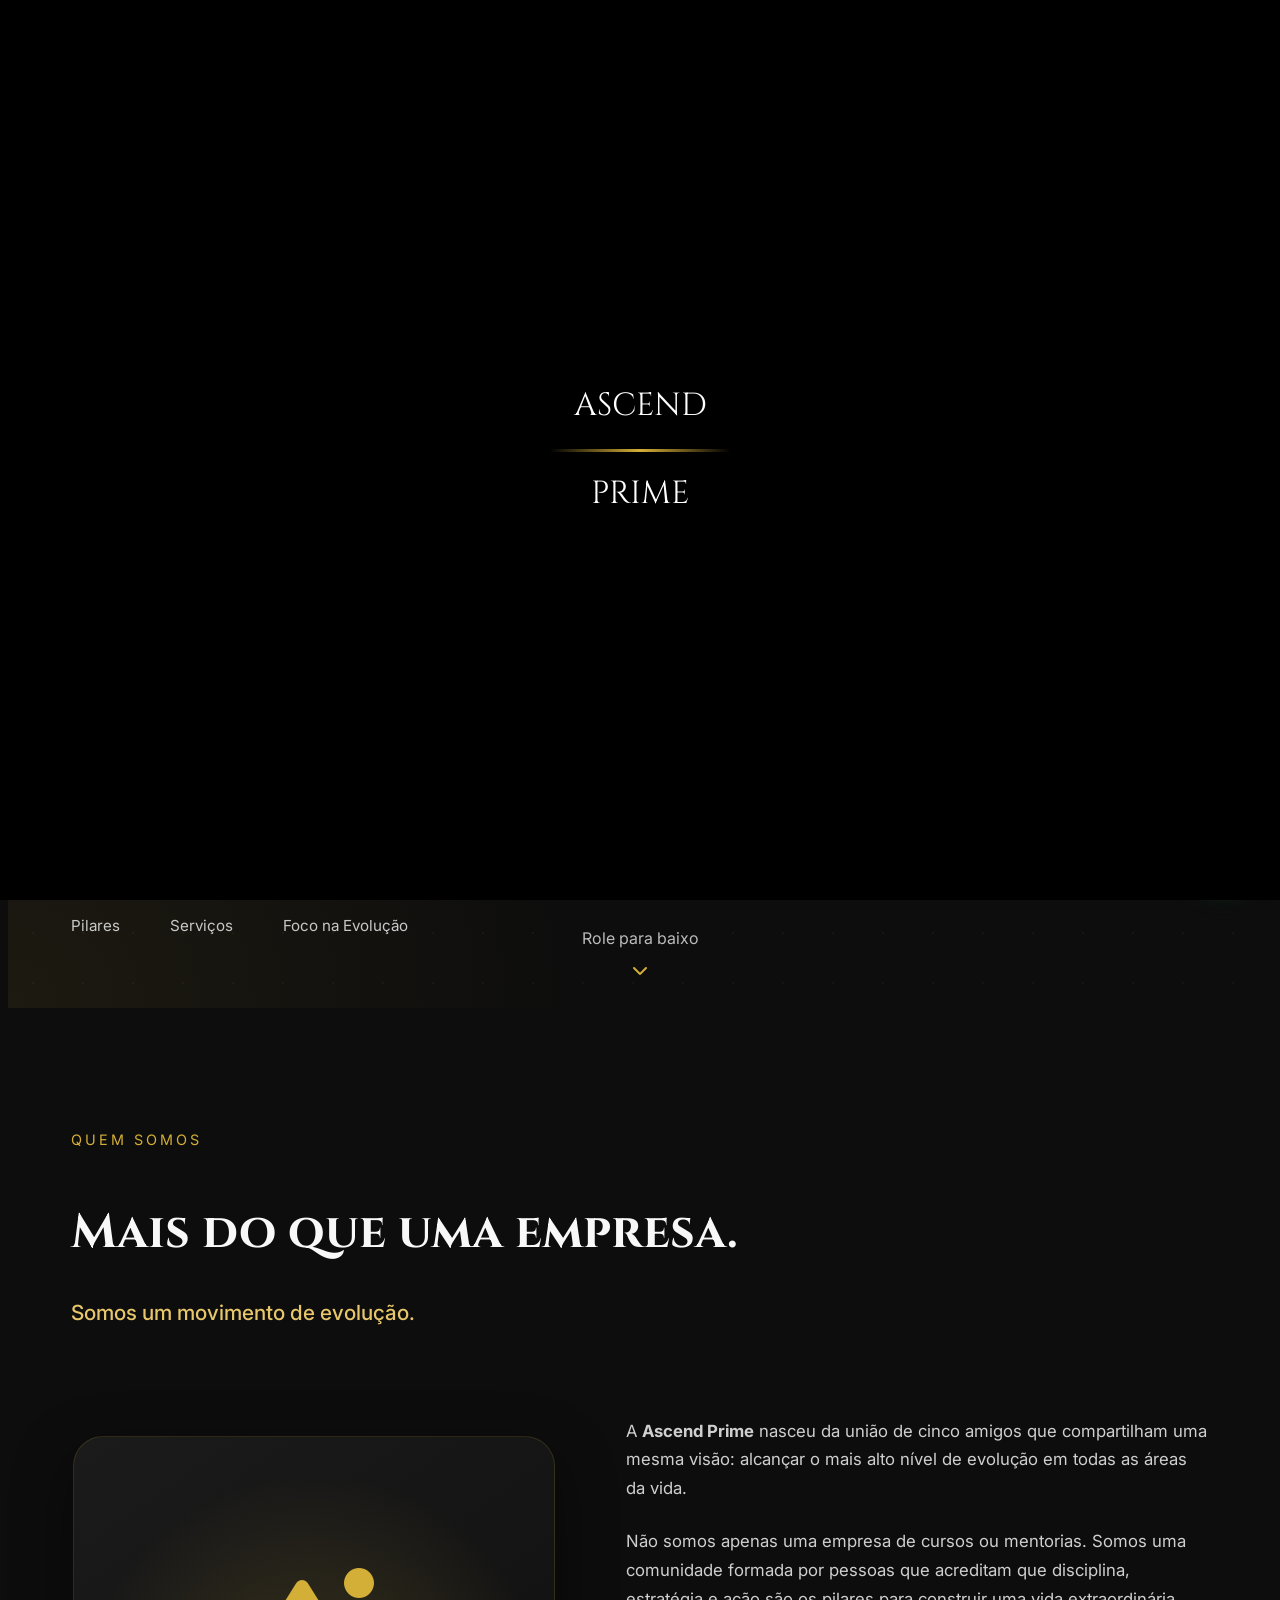
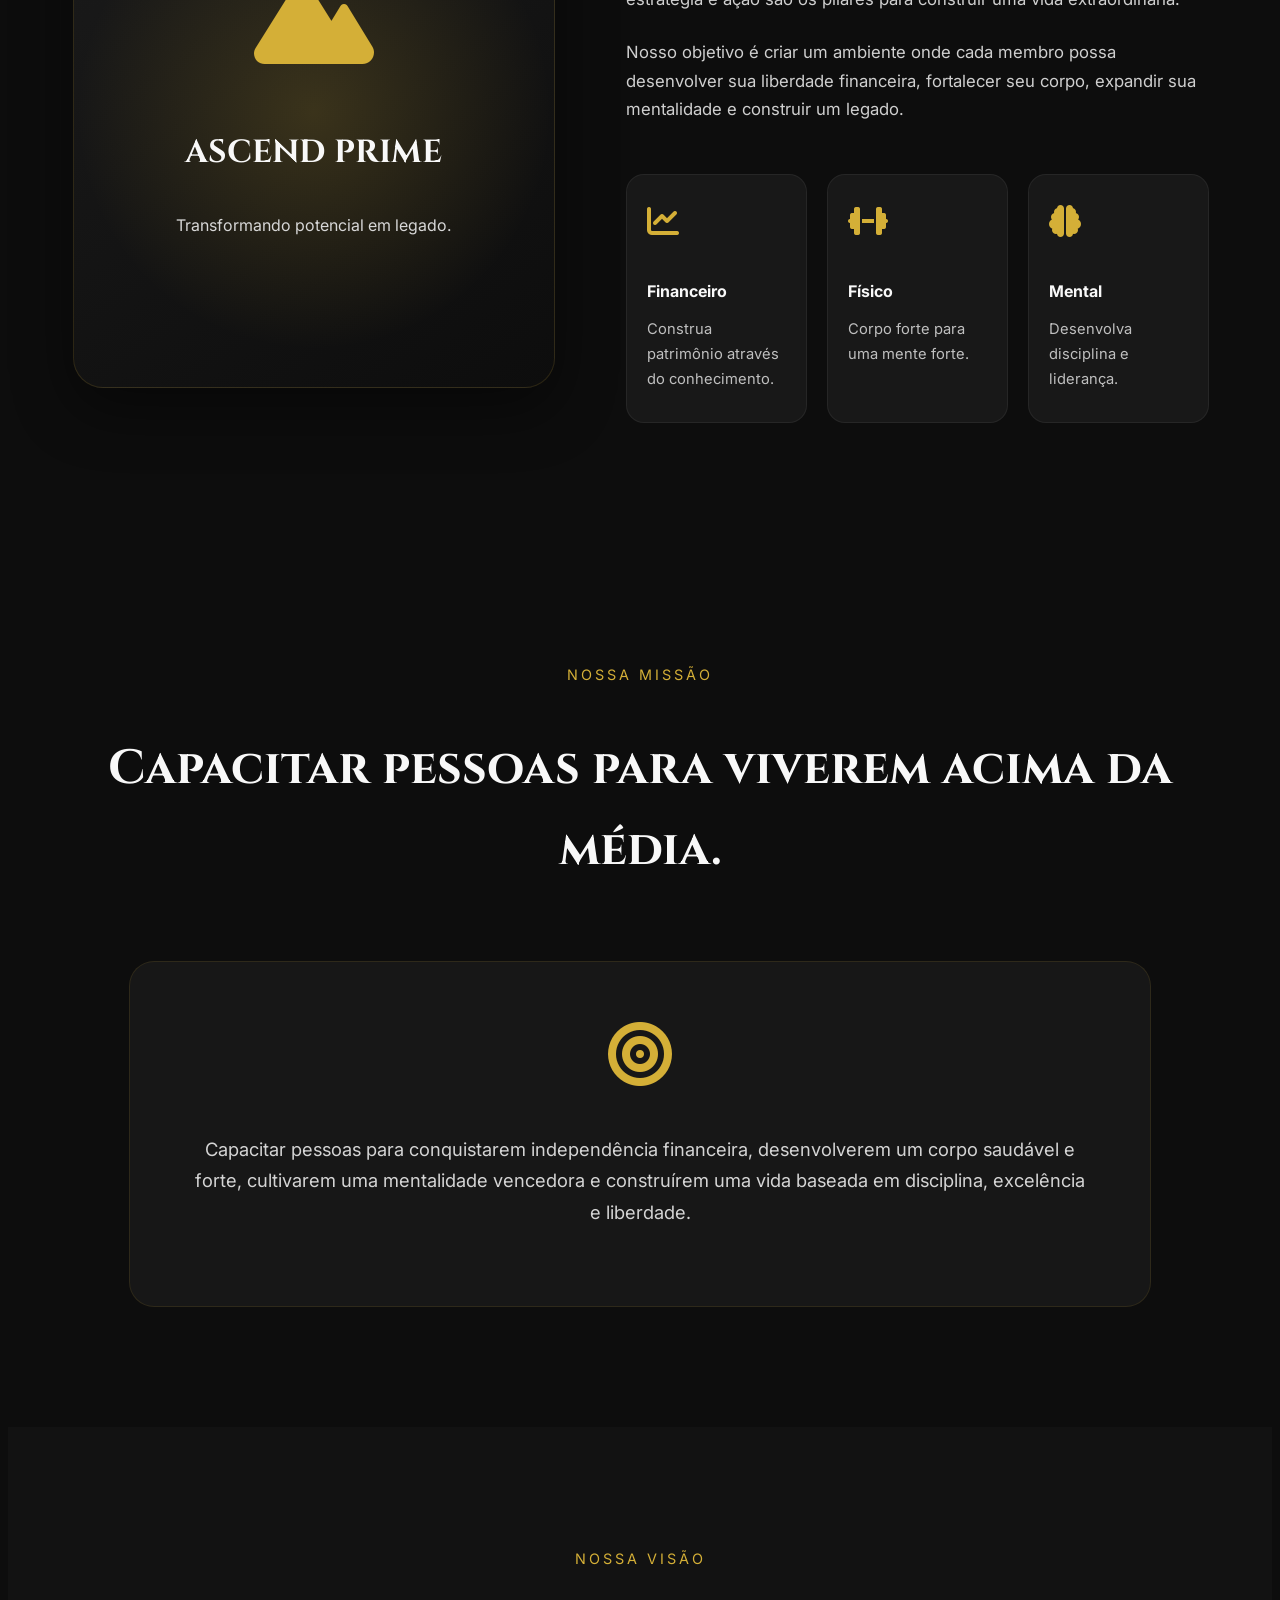
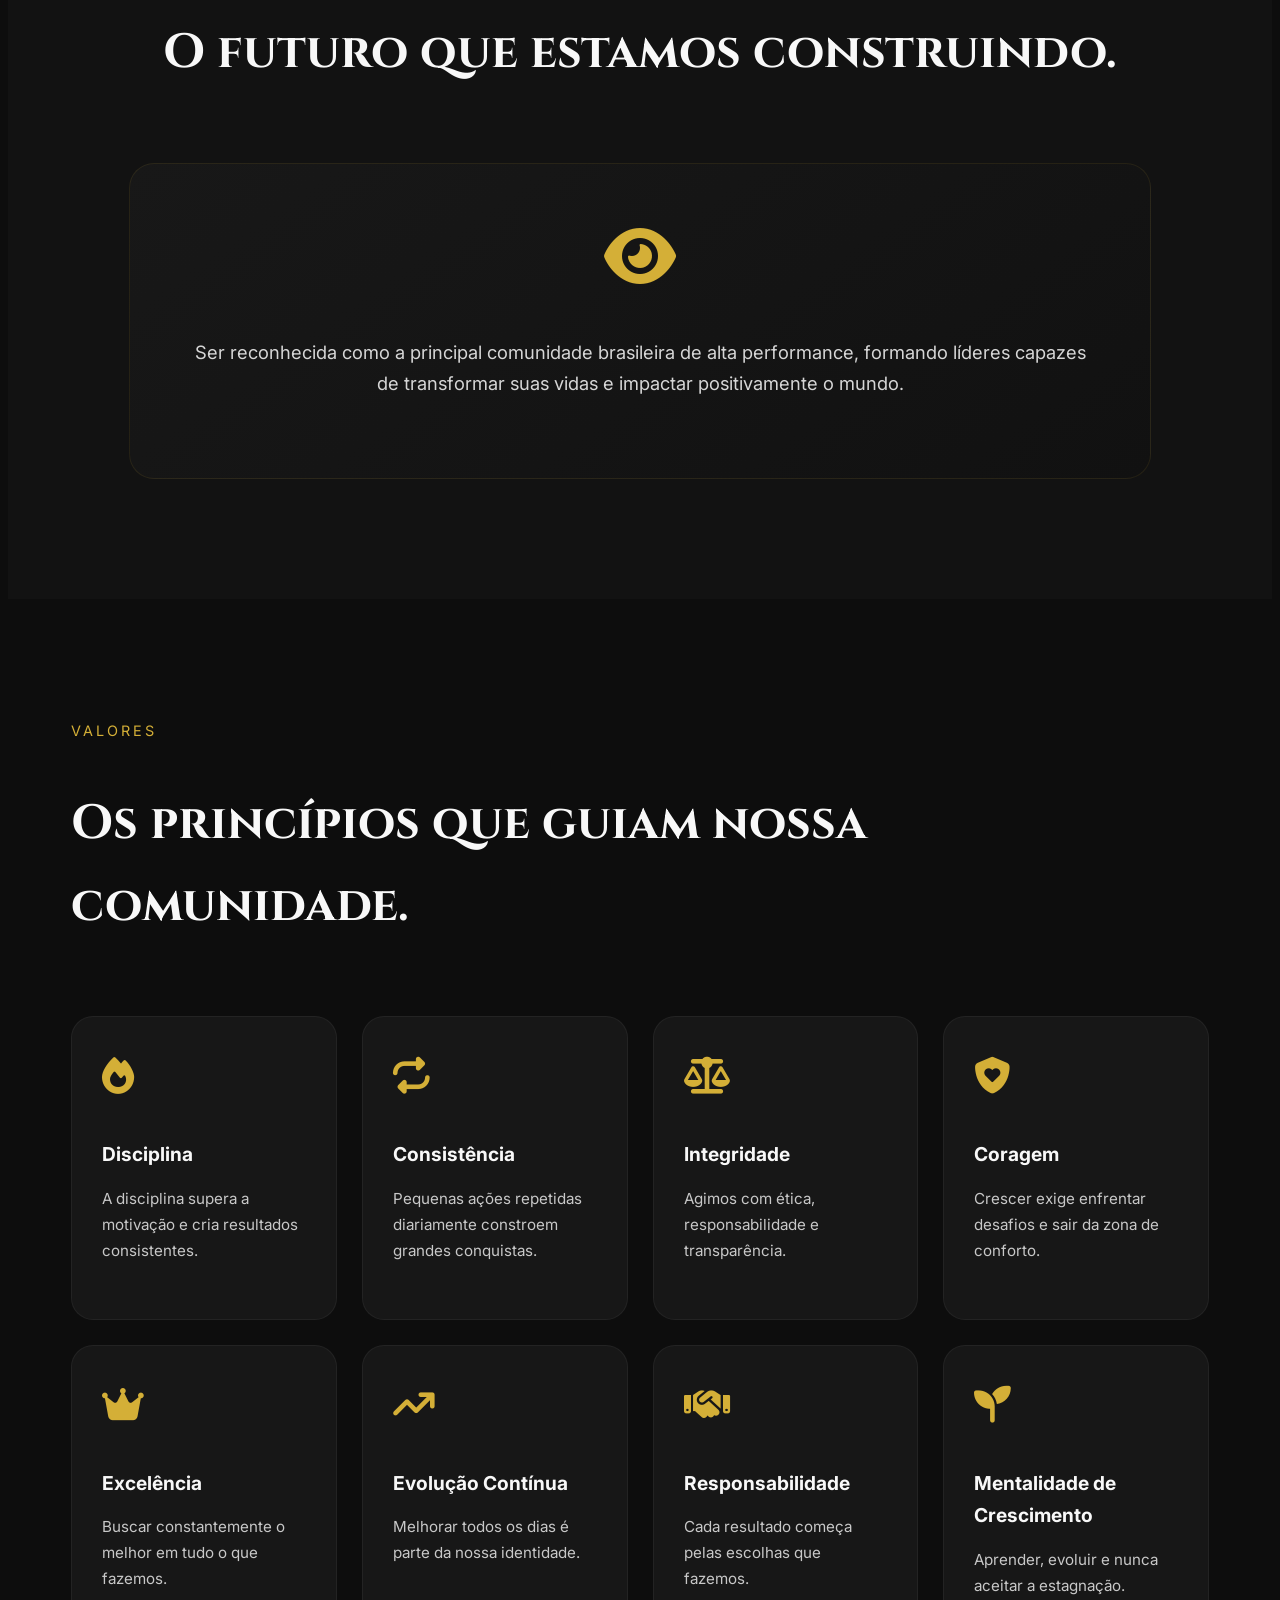
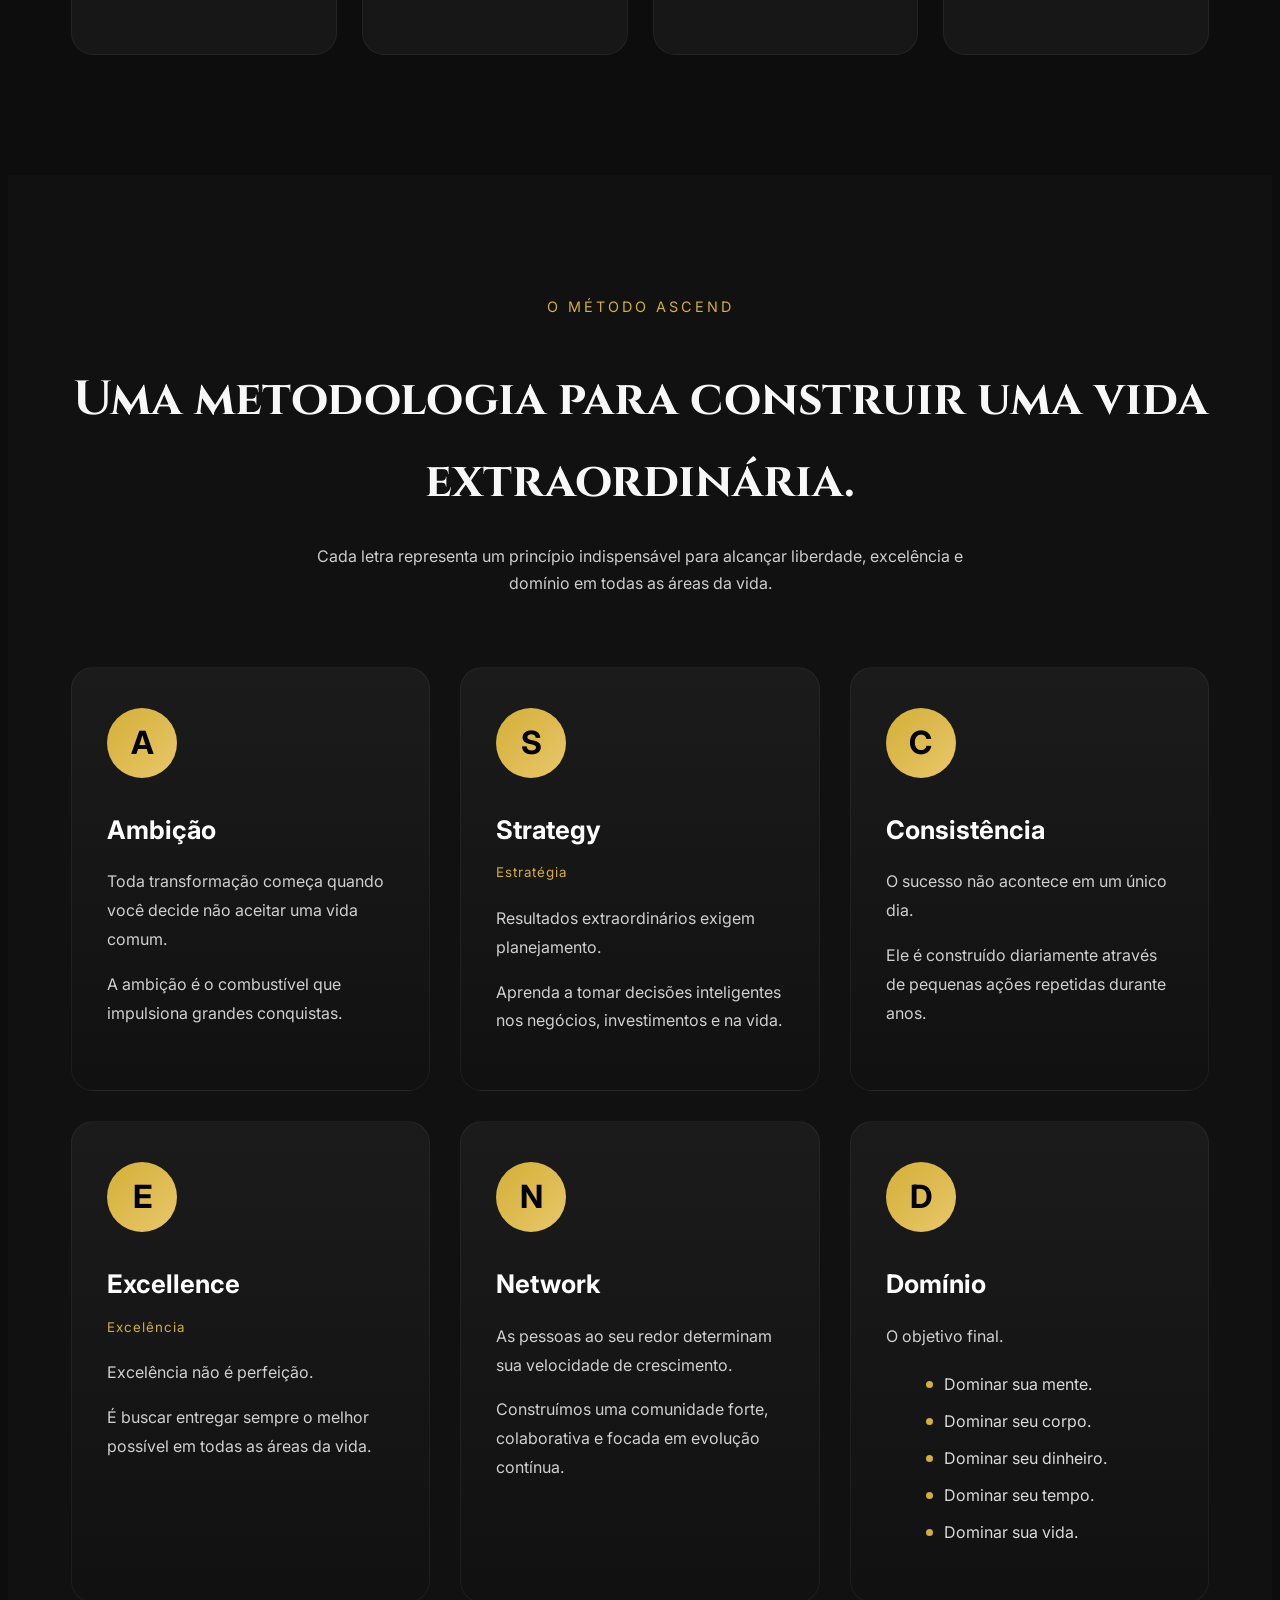
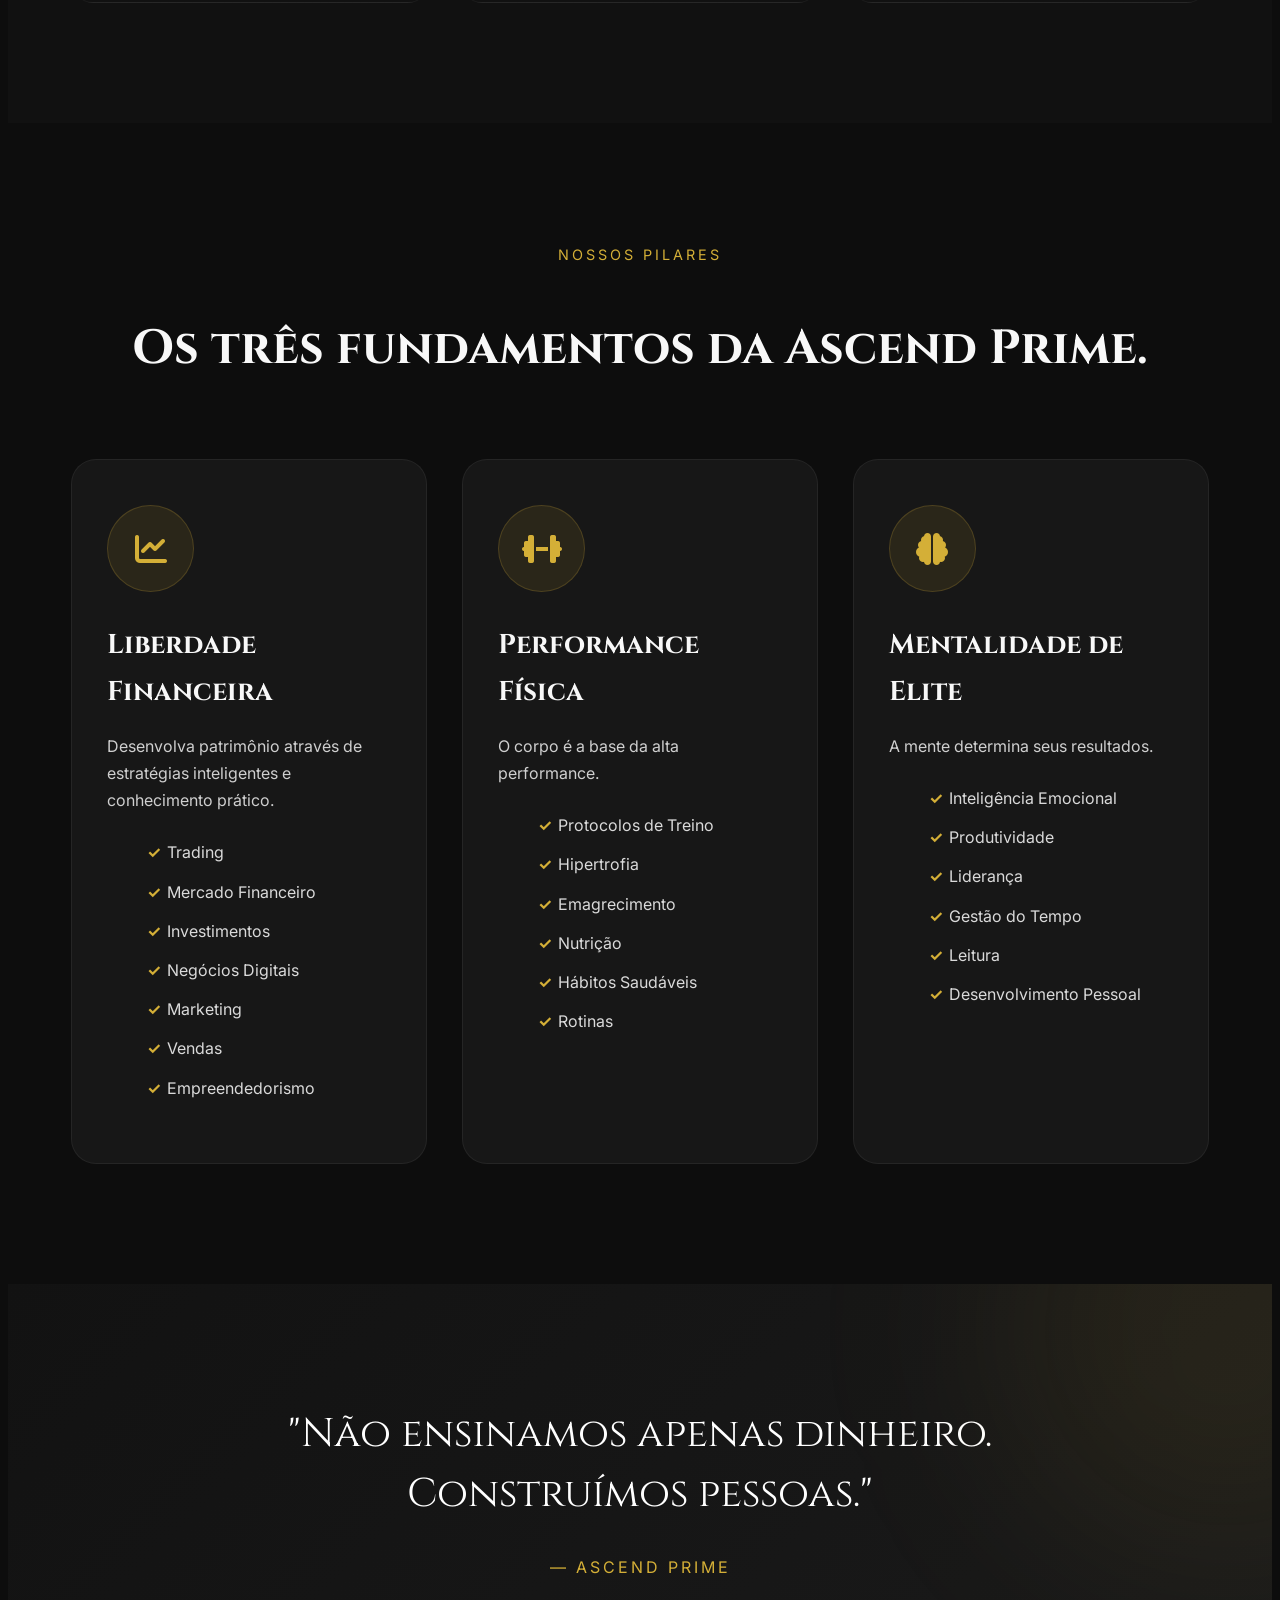
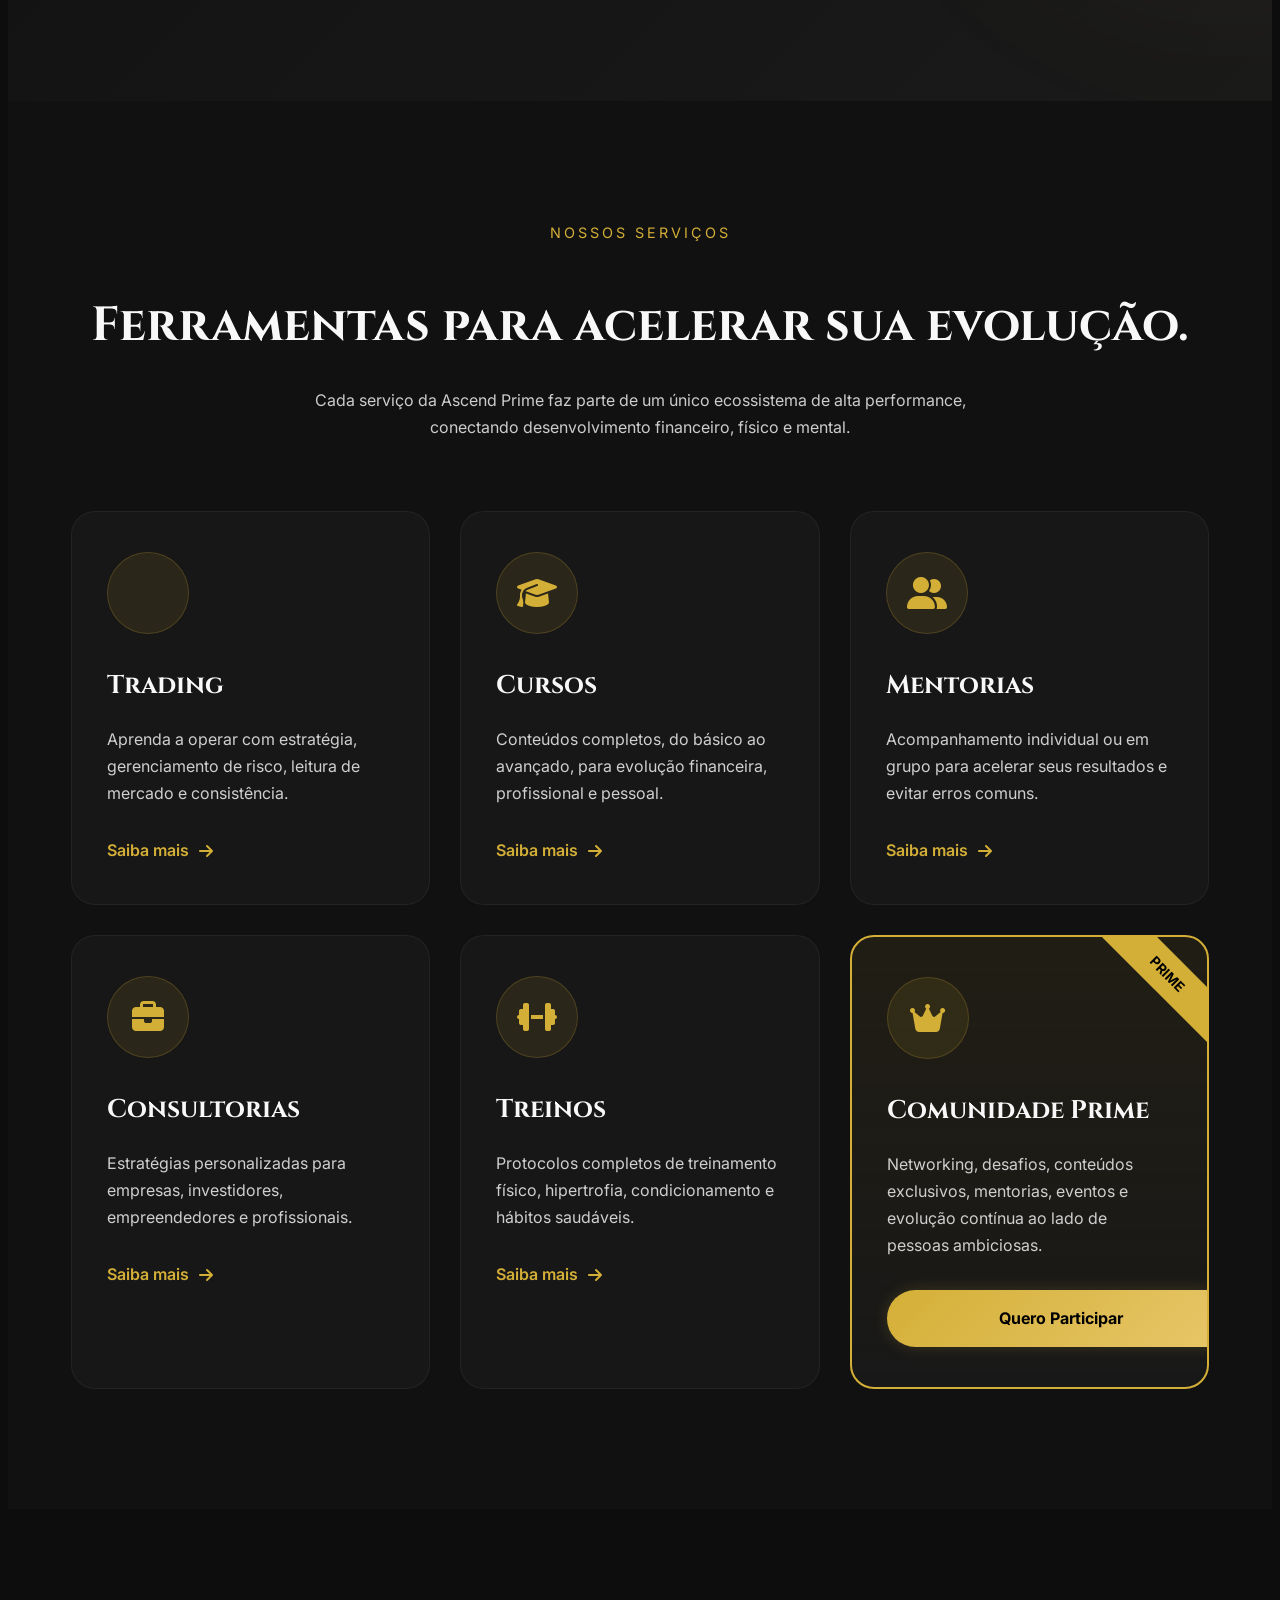
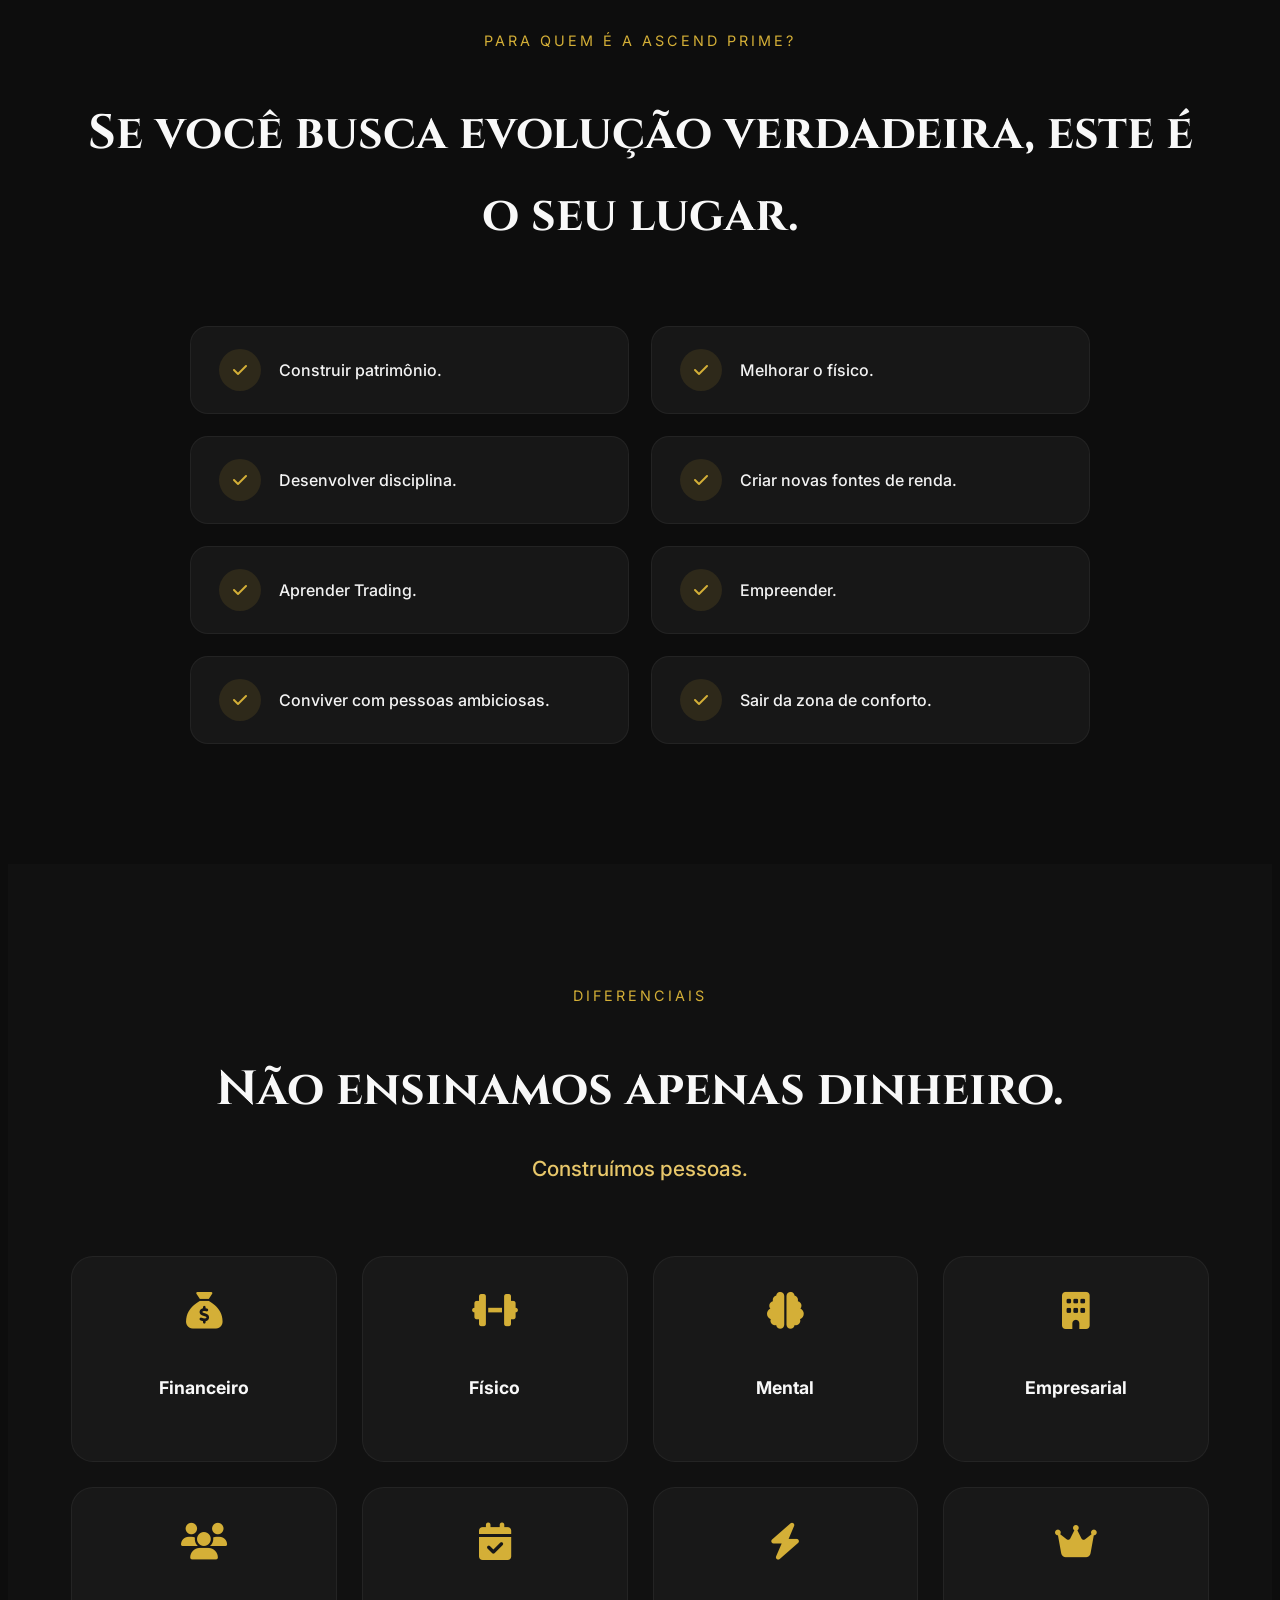
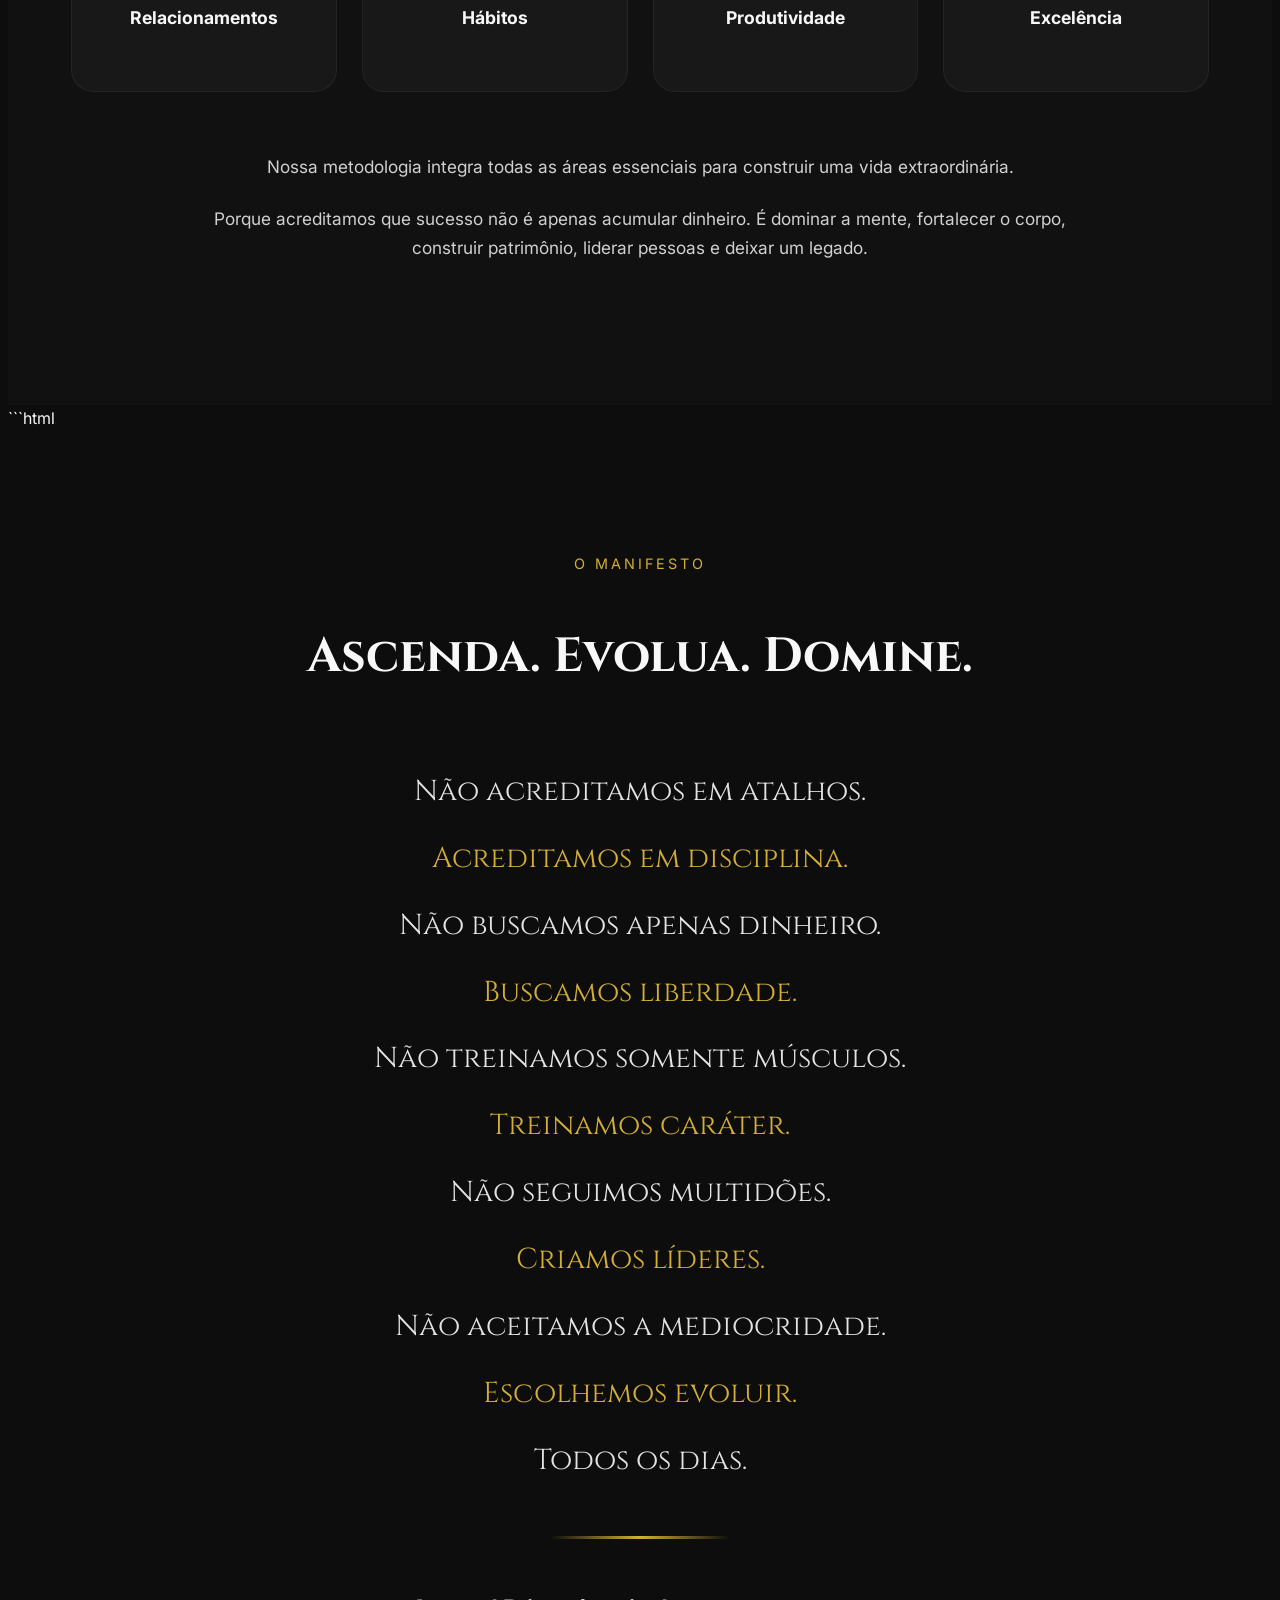
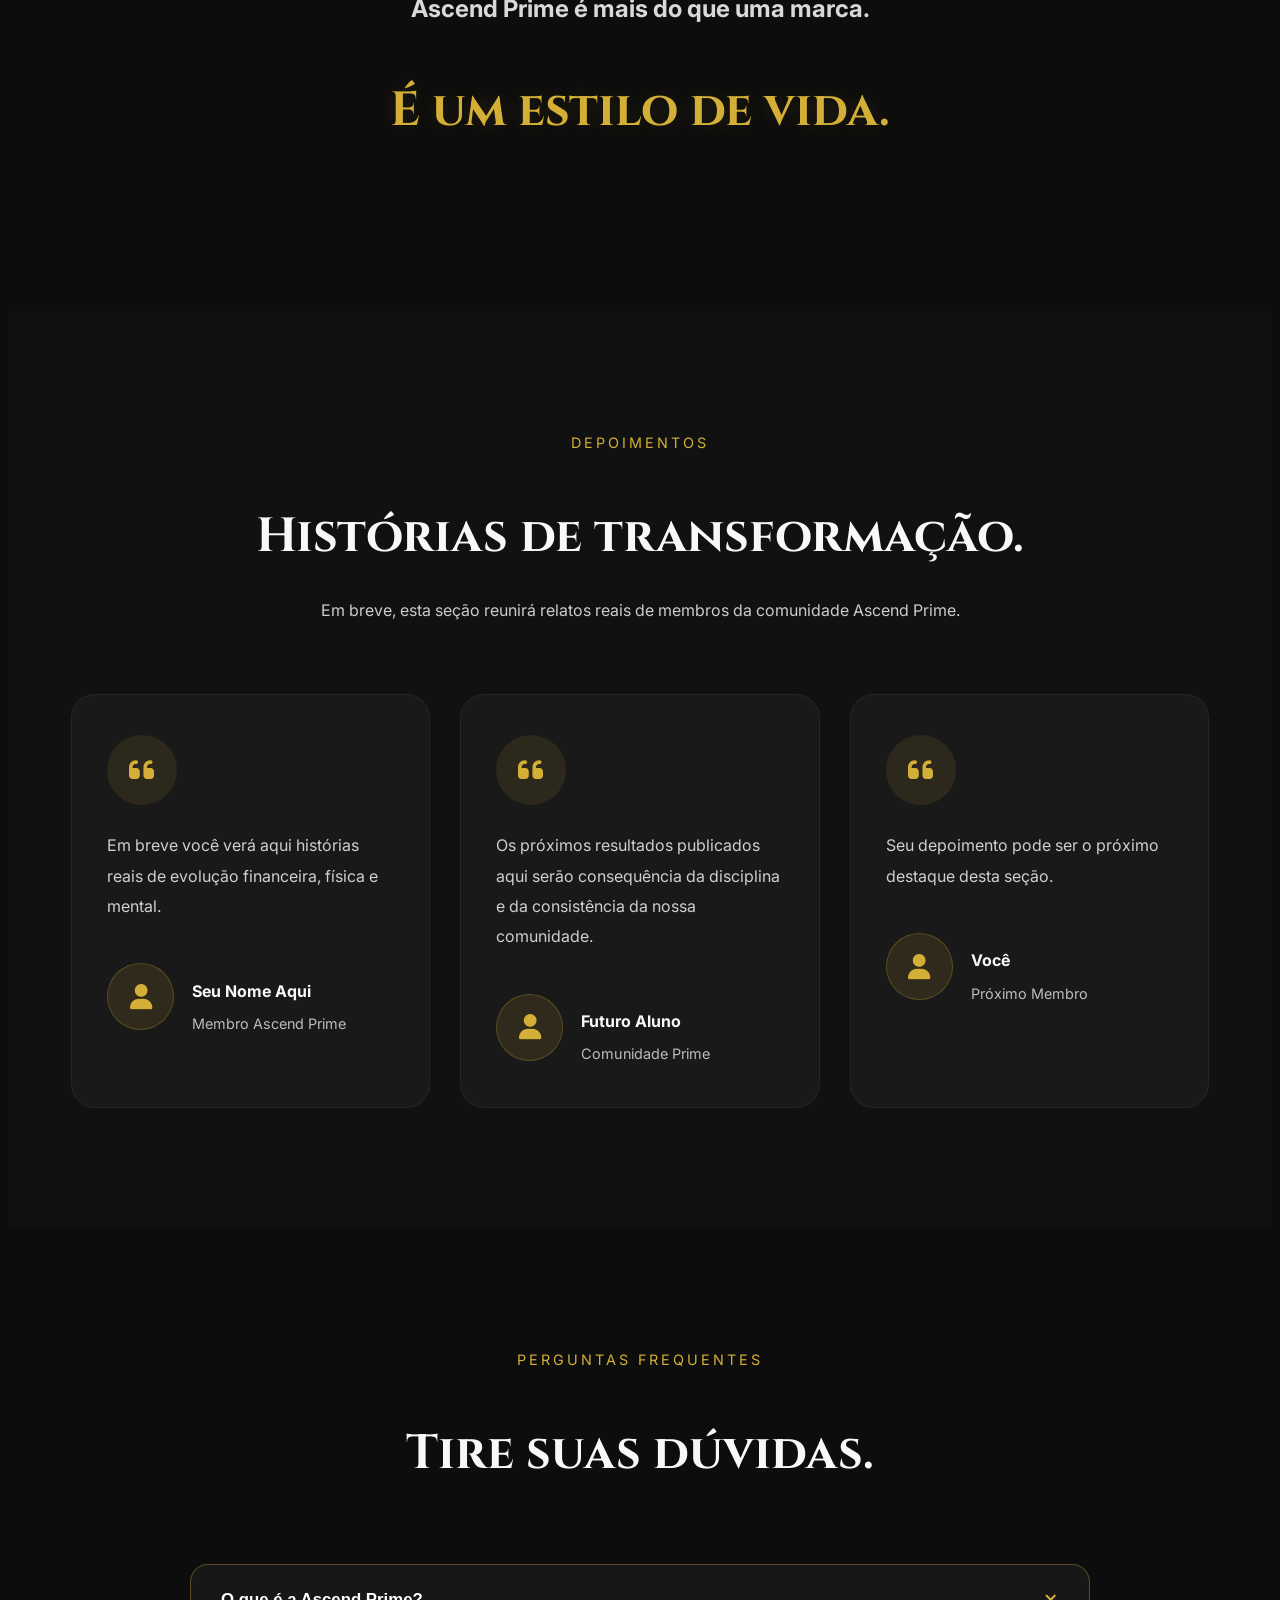
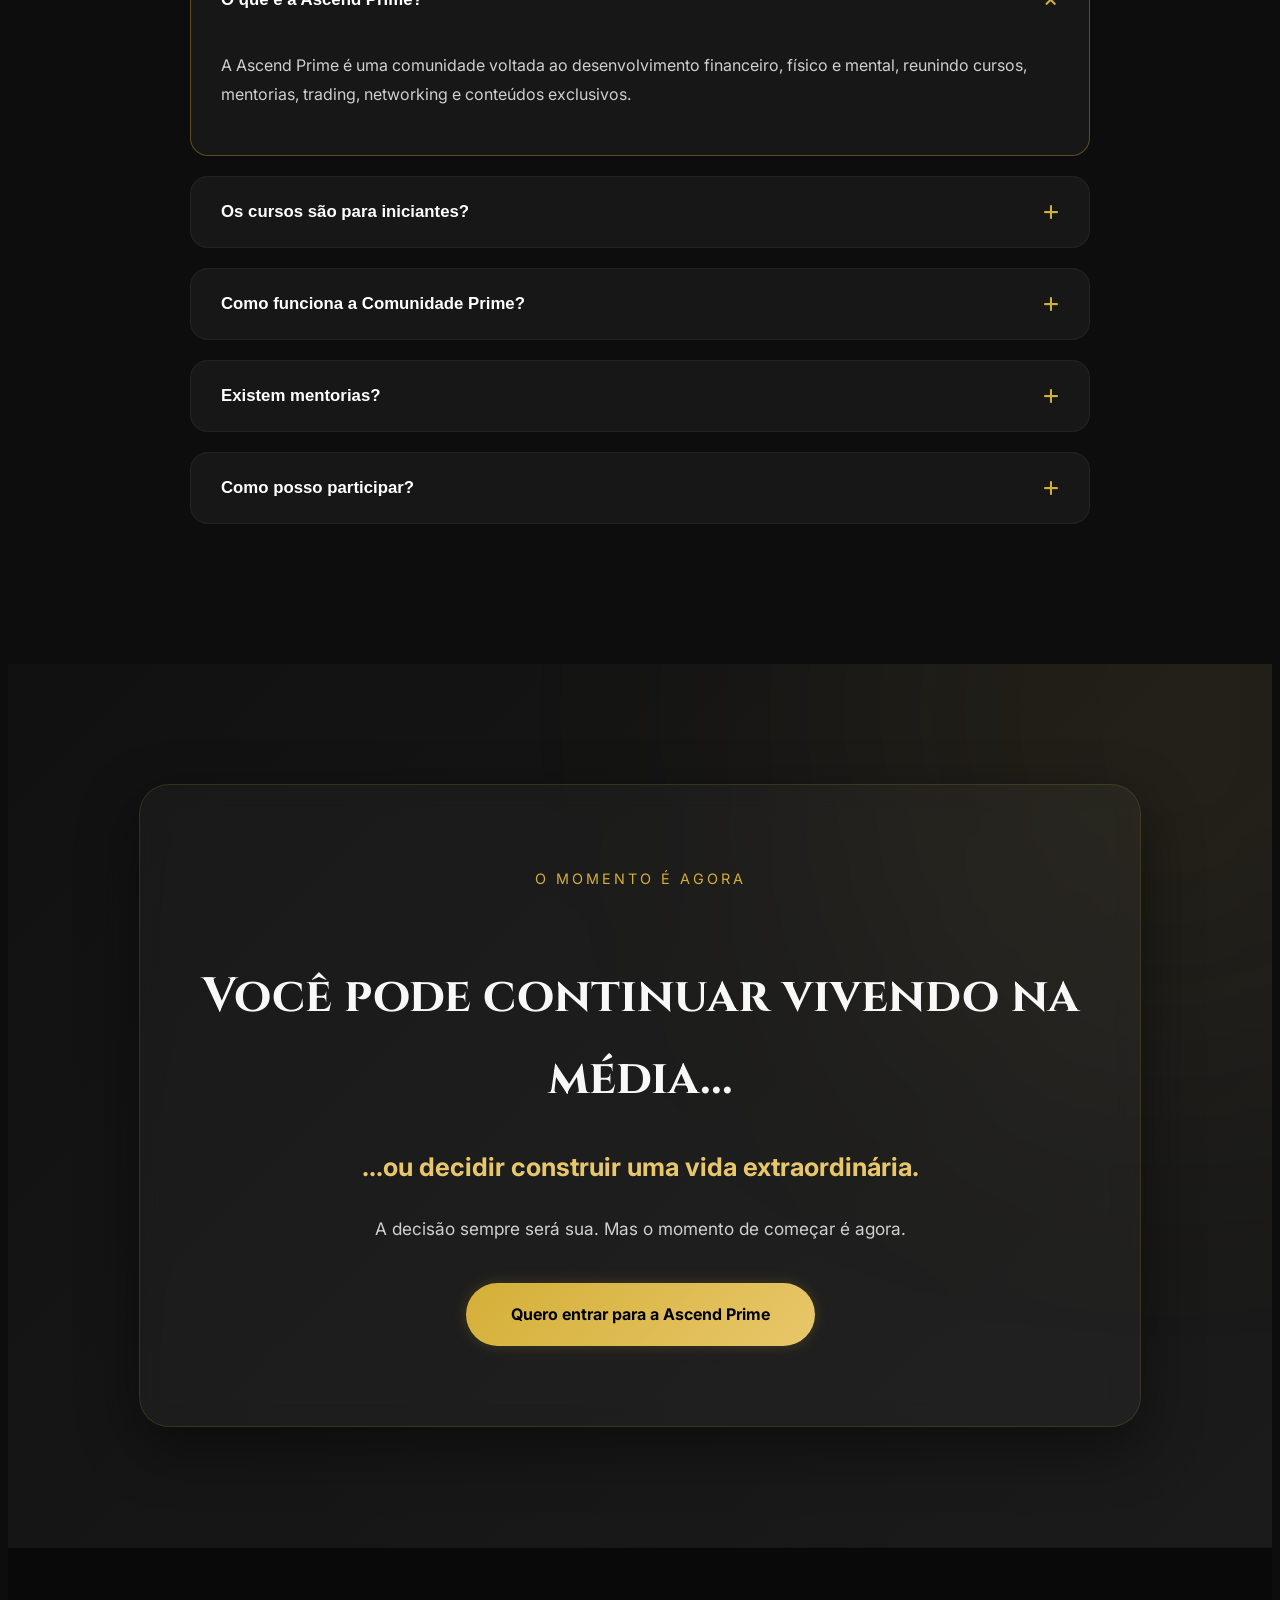
==== index.html @ 6fb13ce2 "initial commit" ====
<!DOCTYPE html>
<html lang="pt-BR">

<head>
    <meta charset="UTF-8" />
    <meta name="viewport" content="width=device-width, initial-scale=1.0" />

    <title>ASCEND PRIME | Ascenda. Evolua. Domine.</title>

    <meta name="description"
        content="Ascend Prime é um ecossistema de alta performance focado em liberdade financeira, trading, desenvolvimento físico e mentalidade de elite.">

    <meta name="keywords"
        content="Trading, Alta Performance, Desenvolvimento Pessoal, Mentoria, Cursos, Mercado Financeiro, Investimentos">

    <meta name="author" content="Ascend Prime">

    <!-- Google Fonts -->

    <link rel="preconnect" href="https://fonts.googleapis.com">

    <link rel="preconnect" href="https://fonts.gstatic.com" crossorigin>

    <link href="https://fonts.googleapis.com/css2?family=Cinzel:wght@400;600;700&family=Inter:wght@300;400;500;600;700&display=swap"
        rel="stylesheet">

    <!-- Font Awesome -->

    <link rel="stylesheet"
        href="https://cdnjs.cloudflare.com/ajax/libs/font-awesome/6.7.1/css/all.min.css">

    <!-- CSS -->

    <link rel="stylesheet" href="css/style.css">

    <link rel="stylesheet" href="css/responsive.css">

    <link rel="stylesheet" href="css/animations.css">

</head>

<body>

    <!--=====================================
                PRELOADER
======================================-->

    <div id="preloader">

        <div class="loader-logo">

            <span>ASCEND</span>

            <div class="gold-line"></div>

            <span>PRIME</span>

        </div>

    </div>

    <!--=====================================
                HEADER
======================================-->

    <header id="header">

        <div class="container">

            <a href="#" class="logo">

                <span class="gold">ASCEND</span>

                PRIME

            </a>

            <nav>

                <ul class="nav-links">

                    <li><a href="#home">Início</a></li>

                    <li><a href="#about">Sobre</a></li>

                    <li><a href="#method">Método</a></li>

                    <li><a href="#pillars">Pilares</a></li>

                    <li><a href="#services">Serviços</a></li>

                    <li><a href="#contact">Contato</a></li>

                </ul>

            </nav>

            <a href="#" class="btn-header">

                Entrar

            </a>

            <div class="menu-toggle">

                <i class="fa-solid fa-bars"></i>

            </div>

        </div>

    </header>

    <!--=====================================
                HERO
======================================-->

    <section class="hero" id="home">

        <div class="hero-bg"></div>

        <div class="particles"></div>

        <div class="container hero-container">

            <div class="hero-left">

                <span class="hero-tag">

                    Alta Performance • Liberdade Financeira • Evolução Física

                </span>

                <h1>

                    ASCEND PRIME

                </h1>

                <h2>

                    Ascenda. Evolua. Domine.

                </h2>

                <p>

                    A comunidade criada para pessoas que recusam viver na média.

                    Aqui você desenvolve riqueza, disciplina, força física e uma

                    mentalidade capaz de construir resultados extraordinários.

                </p>

                <div class="hero-buttons">

                    <a href="#services" class="btn-primary">

                        Quero Fazer Parte

                    </a>

                    <a href="#about" class="btn-secondary">

                        Conheça a Ascend Prime

                    </a>

                </div>

                <div class="hero-stats">

                    <div class="stat">

                        <h3>3</h3>

                        <span>Pilares</span>

                    </div>

                    <div class="stat">

                        <h3>6+</h3>

                        <span>Serviços</span>

                    </div>

                    <div class="stat">

                        <h3>100%</h3>

                        <span>Foco na Evolução</span>

                    </div>

                </div>

            </div>

            <div class="hero-right">

                <div class="hero-card">

                    <div class="card-glow"></div>

                    <h3>

                        O PRIME COMEÇA AQUI

                    </h3>

                    <p>

                        Um ecossistema completo para dominar

                        dinheiro.

                        Corpo.

                        Mente.

                        Negócios.

                    </p>

                    <ul>

                        <li>

                            <i class="fa-solid fa-check"></i>

                            Trading

                        </li>

                        <li>

                            <i class="fa-solid fa-check"></i>

                            Mercado Financeiro

                        </li>

                        <li>

                            <i class="fa-solid fa-check"></i>

                            Mentorias

                        </li>

                        <li>

                            <i class="fa-solid fa-check"></i>

                            Cursos

                        </li>

                        <li>

                            <i class="fa-solid fa-check"></i>

                            Performance Física

                        </li>

                        <li>

                            <i class="fa-solid fa-check"></i>

                            Mentalidade

                        </li>

                    </ul>

                    <a href="#" class="btn-primary full">

                        Entrar Agora

                    </a>

                </div>

            </div>

        </div>

        <div class="scroll-down">

            <span>Role para baixo</span>

            <i class="fa-solid fa-chevron-down"></i>

        </div>

    </section>

    <!--=====================================
            FIM DA PARTE 1.1
            Próxima:
            SOBRE NÓS
            MISSÃO
            VISÃO
            VALORES
======================================-->
    <!--=====================================
                SOBRE NÓS
======================================-->

    <section class="about section" id="about">

        <div class="container">

            <div class="section-title">

                <span>QUEM SOMOS</span>

                <h2>Mais do que uma empresa.</h2>

                <h3>Somos um movimento de evolução.</h3>

            </div>

            <div class="about-grid">

                <div class="about-image">

                    <div class="image-card">

                        <div class="image-overlay"></div>

                        <div class="image-content">

                            <i class="fa-solid fa-mountain-sun"></i>

                            <h3>ASCEND PRIME</h3>

                            <p>Transformando potencial em legado.</p>

                        </div>

                    </div>

                </div>

                <div class="about-content">

                    <p>

                        A <strong>Ascend Prime</strong> nasceu da união de cinco amigos
                        que compartilham uma mesma visão: alcançar o mais alto nível
                        de evolução em todas as áreas da vida.

                    </p>

                    <p>

                        Não somos apenas uma empresa de cursos ou mentorias.
                        Somos uma comunidade formada por pessoas que acreditam que
                        disciplina, estratégia e ação são os pilares para construir
                        uma vida extraordinária.

                    </p>

                    <p>

                        Nosso objetivo é criar um ambiente onde cada membro possa
                        desenvolver sua liberdade financeira, fortalecer seu corpo,
                        expandir sua mentalidade e construir um legado.

                    </p>

                    <div class="about-cards">

                        <div class="mini-card">

                            <i class="fa-solid fa-chart-line"></i>

                            <h4>Financeiro</h4>

                            <p>Construa patrimônio através do conhecimento.</p>

                        </div>

                        <div class="mini-card">

                            <i class="fa-solid fa-dumbbell"></i>

                            <h4>Físico</h4>

                            <p>Corpo forte para uma mente forte.</p>

                        </div>

                        <div class="mini-card">

                            <i class="fa-solid fa-brain"></i>

                            <h4>Mental</h4>

                            <p>Desenvolva disciplina e liderança.</p>

                        </div>

                    </div>

                </div>

            </div>

        </div>

    </section>

    <!--=====================================
                MISSÃO
======================================-->

    <section class="mission section">

        <div class="container">

            <div class="section-title center">

                <span>NOSSA MISSÃO</span>

                <h2>Capacitar pessoas para viverem acima da média.</h2>

            </div>

            <div class="mission-box">

                <i class="fa-solid fa-bullseye"></i>

                <p>

                    Capacitar pessoas para conquistarem independência financeira,
                    desenvolverem um corpo saudável e forte, cultivarem uma
                    mentalidade vencedora e construírem uma vida baseada em
                    disciplina, excelência e liberdade.

                </p>

            </div>

        </div>

    </section>

    <!--=====================================
                VISÃO
======================================-->

    <section class="vision section">

        <div class="container">

            <div class="section-title center">

                <span>NOSSA VISÃO</span>

                <h2>O futuro que estamos construindo.</h2>

            </div>

            <div class="vision-box">

                <i class="fa-solid fa-eye"></i>

                <p>

                    Ser reconhecida como a principal comunidade brasileira de alta
                    performance, formando líderes capazes de transformar suas vidas
                    e impactar positivamente o mundo.

                </p>

            </div>

        </div>

    </section>

    <!--=====================================
                VALORES
======================================-->

    <section class="values section">

        <div class="container">

            <div class="section-title">

                <span>VALORES</span>

                <h2>Os princípios que guiam nossa comunidade.</h2>

            </div>

            <div class="values-grid">

                <div class="value-card">

                    <i class="fa-solid fa-fire"></i>

                    <h3>Disciplina</h3>

                    <p>
                        A disciplina supera a motivação e cria resultados consistentes.
                    </p>

                </div>

                <div class="value-card">

                    <i class="fa-solid fa-repeat"></i>

                    <h3>Consistência</h3>

                    <p>
                        Pequenas ações repetidas diariamente constroem grandes conquistas.
                    </p>

                </div>

                <div class="value-card">

                    <i class="fa-solid fa-scale-balanced"></i>

                    <h3>Integridade</h3>

                    <p>
                        Agimos com ética, responsabilidade e transparência.
                    </p>

                </div>

                <div class="value-card">

                    <i class="fa-solid fa-shield-heart"></i>

                    <h3>Coragem</h3>

                    <p>
                        Crescer exige enfrentar desafios e sair da zona de conforto.
                    </p>

                </div>

                <div class="value-card">

                    <i class="fa-solid fa-crown"></i>

                    <h3>Excelência</h3>

                    <p>
                        Buscar constantemente o melhor em tudo o que fazemos.
                    </p>

                </div>

                <div class="value-card">

                    <i class="fa-solid fa-arrow-trend-up"></i>

                    <h3>Evolução Contínua</h3>

                    <p>
                        Melhorar todos os dias é parte da nossa identidade.
                    </p>

                </div>

                <div class="value-card">

                    <i class="fa-solid fa-handshake"></i>

                    <h3>Responsabilidade</h3>

                    <p>
                        Cada resultado começa pelas escolhas que fazemos.
                    </p>

                </div>

                <div class="value-card">

                    <i class="fa-solid fa-seedling"></i>

                    <h3>Mentalidade de Crescimento</h3>

                    <p>
                        Aprender, evoluir e nunca aceitar a estagnação.
                    </p>

                </div>

            </div>

        </div>

    </section>

    <!--=====================================
            FIM DA PARTE 1.2

            Próxima:
            MÉTODO ASCEND
======================================-->

    <!--=====================================
                MÉTODO ASCEND
======================================-->

    <section class="method section" id="method">

        <div class="container">

            <div class="section-title center">

                <span>O MÉTODO ASCEND</span>

                <h2>Uma metodologia para construir uma vida extraordinária.</h2>

                <p>
                    Cada letra representa um princípio indispensável para alcançar
                    liberdade, excelência e domínio em todas as áreas da vida.
                </p>

            </div>

            <div class="method-grid">

                <!-- A -->

                <div class="method-card">

                    <div class="letter">A</div>

                    <h3>Ambição</h3>

                    <p>

                        Toda transformação começa quando você decide não aceitar
                        uma vida comum.

                    </p>

                    <p>

                        A ambição é o combustível que impulsiona grandes
                        conquistas.

                    </p>

                </div>

                <!-- S -->

                <div class="method-card">

                    <div class="letter">S</div>

                    <h3>Strategy</h3>

                    <small>Estratégia</small>

                    <p>

                        Resultados extraordinários exigem planejamento.

                    </p>

                    <p>

                        Aprenda a tomar decisões inteligentes nos negócios,
                        investimentos e na vida.

                    </p>

                </div>

                <!-- C -->

                <div class="method-card">

                    <div class="letter">C</div>

                    <h3>Consistência</h3>

                    <p>

                        O sucesso não acontece em um único dia.

                    </p>

                    <p>

                        Ele é construído diariamente através de pequenas ações
                        repetidas durante anos.

                    </p>

                </div>

                <!-- E -->

                <div class="method-card">

                    <div class="letter">E</div>

                    <h3>Excellence</h3>

                    <small>Excelência</small>

                    <p>

                        Excelência não é perfeição.

                    </p>

                    <p>

                        É buscar entregar sempre o melhor possível em todas as
                        áreas da vida.

                    </p>

                </div>

                <!-- N -->

                <div class="method-card">

                    <div class="letter">N</div>

                    <h3>Network</h3>

                    <p>

                        As pessoas ao seu redor determinam sua velocidade de
                        crescimento.

                    </p>

                    <p>

                        Construímos uma comunidade forte, colaborativa e focada
                        em evolução contínua.

                    </p>

                </div>

                <!-- D -->

                <div class="method-card">

                    <div class="letter">D</div>

                    <h3>Domínio</h3>

                    <p>

                        O objetivo final.

                    </p>

                    <ul>

                        <li>Dominar sua mente.</li>

                        <li>Dominar seu corpo.</li>

                        <li>Dominar seu dinheiro.</li>

                        <li>Dominar seu tempo.</li>

                        <li>Dominar sua vida.</li>

                    </ul>

                </div>

            </div>

        </div>

    </section>

    <!--=====================================
                PILARES
======================================-->

    <section class="pillars section" id="pillars">

        <div class="container">

            <div class="section-title center">

                <span>NOSSOS PILARES</span>

                <h2>Os três fundamentos da Ascend Prime.</h2>

            </div>

            <div class="pillars-grid">

                <!-- Financeiro -->

                <div class="pillar-card">

                    <div class="pillar-icon">

                        <i class="fa-solid fa-chart-line"></i>

                    </div>

                    <h3>Liberdade Financeira</h3>

                    <p>

                        Desenvolva patrimônio através de estratégias inteligentes
                        e conhecimento prático.

                    </p>

                    <ul>

                        <li>Trading</li>

                        <li>Mercado Financeiro</li>

                        <li>Investimentos</li>

                        <li>Negócios Digitais</li>

                        <li>Marketing</li>

                        <li>Vendas</li>

                        <li>Empreendedorismo</li>

                    </ul>

                </div>

                <!-- Física -->

                <div class="pillar-card">

                    <div class="pillar-icon">

                        <i class="fa-solid fa-dumbbell"></i>

                    </div>

                    <h3>Performance Física</h3>

                    <p>

                        O corpo é a base da alta performance.

                    </p>

                    <ul>

                        <li>Protocolos de Treino</li>

                        <li>Hipertrofia</li>

                        <li>Emagrecimento</li>

                        <li>Nutrição</li>

                        <li>Hábitos Saudáveis</li>

                        <li>Rotinas</li>

                    </ul>

                </div>

                <!-- Mental -->

                <div class="pillar-card">

                    <div class="pillar-icon">

                        <i class="fa-solid fa-brain"></i>

                    </div>

                    <h3>Mentalidade de Elite</h3>

                    <p>

                        A mente determina seus resultados.

                    </p>

                    <ul>

                        <li>Inteligência Emocional</li>

                        <li>Produtividade</li>

                        <li>Liderança</li>

                        <li>Gestão do Tempo</li>

                        <li>Leitura</li>

                        <li>Desenvolvimento Pessoal</li>

                    </ul>

                </div>

            </div>

        </div>

    </section>

    <!--=====================================
                FRASE DE IMPACTO
======================================-->

    <section class="quote-section">

        <div class="container">

            <blockquote>

                "Não ensinamos apenas dinheiro.

                Construímos pessoas."

            </blockquote>

            <span>

                — ASCEND PRIME

            </span>

        </div>

    </section>

    <!--=====================================
            FIM DA PARTE 1.3

            Próxima Parte (1.4):

            • Serviços
            • Para Quem É
            • Diferenciais
======================================-->
    <!--=====================================
                NOSSOS SERVIÇOS
======================================-->

    <section class="services section" id="services">

        <div class="container">

            <div class="section-title center">

                <span>NOSSOS SERVIÇOS</span>

                <h2>Ferramentas para acelerar sua evolução.</h2>

                <p>
                    Cada serviço da Ascend Prime faz parte de um único ecossistema
                    de alta performance, conectando desenvolvimento financeiro,
                    físico e mental.
                </p>

            </div>

            <div class="services-grid">

                <!-- Trading -->

                <div class="service-card">

                    <div class="service-icon">
                        <i class="fa-solid fa-chart-candlestick"></i>
                    </div>

                    <h3>Trading</h3>

                    <p>
                        Aprenda a operar com estratégia, gerenciamento de risco,
                        leitura de mercado e consistência.
                    </p>

                    <a href="#" class="service-link">
                        Saiba mais
                        <i class="fa-solid fa-arrow-right"></i>
                    </a>

                </div>

                <!-- Cursos -->

                <div class="service-card">

                    <div class="service-icon">
                        <i class="fa-solid fa-graduation-cap"></i>
                    </div>

                    <h3>Cursos</h3>

                    <p>
                        Conteúdos completos, do básico ao avançado, para evolução
                        financeira, profissional e pessoal.
                    </p>

                    <a href="#" class="service-link">
                        Saiba mais
                        <i class="fa-solid fa-arrow-right"></i>
                    </a>

                </div>

                <!-- Mentorias -->

                <div class="service-card">

                    <div class="service-icon">
                        <i class="fa-solid fa-user-group"></i>
                    </div>

                    <h3>Mentorias</h3>

                    <p>
                        Acompanhamento individual ou em grupo para acelerar seus
                        resultados e evitar erros comuns.
                    </p>

                    <a href="#" class="service-link">
                        Saiba mais
                        <i class="fa-solid fa-arrow-right"></i>
                    </a>

                </div>

                <!-- Consultorias -->

                <div class="service-card">

                    <div class="service-icon">
                        <i class="fa-solid fa-briefcase"></i>
                    </div>

                    <h3>Consultorias</h3>

                    <p>
                        Estratégias personalizadas para empresas, investidores,
                        empreendedores e profissionais.
                    </p>

                    <a href="#" class="service-link">
                        Saiba mais
                        <i class="fa-solid fa-arrow-right"></i>
                    </a>

                </div>

                <!-- Treinos -->

                <div class="service-card">

                    <div class="service-icon">
                        <i class="fa-solid fa-dumbbell"></i>
                    </div>

                    <h3>Treinos</h3>

                    <p>
                        Protocolos completos de treinamento físico, hipertrofia,
                        condicionamento e hábitos saudáveis.
                    </p>

                    <a href="#" class="service-link">
                        Saiba mais
                        <i class="fa-solid fa-arrow-right"></i>
                    </a>

                </div>

                <!-- Comunidade -->

                <div class="service-card featured">

                    <div class="featured-badge">
                        PRIME
                    </div>

                    <div class="service-icon">
                        <i class="fa-solid fa-crown"></i>
                    </div>

                    <h3>Comunidade Prime</h3>

                    <p>
                        Networking, desafios, conteúdos exclusivos,
                        mentorias, eventos e evolução contínua ao lado de
                        pessoas ambiciosas.
                    </p>

                    <a href="#" class="btn-primary full">
                        Quero Participar
                    </a>

                </div>

            </div>

        </div>

    </section>

    <!--=====================================
                PARA QUEM É
======================================-->

    <section class="audience section">

        <div class="container">

            <div class="section-title center">

                <span>PARA QUEM É A ASCEND PRIME?</span>

                <h2>Se você busca evolução verdadeira, este é o seu lugar.</h2>

            </div>

            <div class="audience-grid">

                <div class="audience-item">
                    <i class="fa-solid fa-check"></i>
                    <span>Construir patrimônio.</span>
                </div>

                <div class="audience-item">
                    <i class="fa-solid fa-check"></i>
                    <span>Melhorar o físico.</span>
                </div>

                <div class="audience-item">
                    <i class="fa-solid fa-check"></i>
                    <span>Desenvolver disciplina.</span>
                </div>

                <div class="audience-item">
                    <i class="fa-solid fa-check"></i>
                    <span>Criar novas fontes de renda.</span>
                </div>

                <div class="audience-item">
                    <i class="fa-solid fa-check"></i>
                    <span>Aprender Trading.</span>
                </div>

                <div class="audience-item">
                    <i class="fa-solid fa-check"></i>
                    <span>Empreender.</span>
                </div>

                <div class="audience-item">
                    <i class="fa-solid fa-check"></i>
                    <span>Conviver com pessoas ambiciosas.</span>
                </div>

                <div class="audience-item">
                    <i class="fa-solid fa-check"></i>
                    <span>Sair da zona de conforto.</span>
                </div>

            </div>

        </div>

    </section>

    <!--=====================================
                DIFERENCIAIS
======================================-->

    <section class="advantages section">

        <div class="container">

            <div class="section-title center">

                <span>DIFERENCIAIS</span>

                <h2>Não ensinamos apenas dinheiro.</h2>

                <h3>Construímos pessoas.</h3>

            </div>

            <div class="advantages-wrapper">

                <div class="advantage-card">
                    <i class="fa-solid fa-sack-dollar"></i>
                    <h4>Financeiro</h4>
                </div>

                <div class="advantage-card">
                    <i class="fa-solid fa-dumbbell"></i>
                    <h4>Físico</h4>
                </div>

                <div class="advantage-card">
                    <i class="fa-solid fa-brain"></i>
                    <h4>Mental</h4>
                </div>

                <div class="advantage-card">
                    <i class="fa-solid fa-building"></i>
                    <h4>Empresarial</h4>
                </div>

                <div class="advantage-card">
                    <i class="fa-solid fa-users"></i>
                    <h4>Relacionamentos</h4>
                </div>

                <div class="advantage-card">
                    <i class="fa-solid fa-calendar-check"></i>
                    <h4>Hábitos</h4>
                </div>

                <div class="advantage-card">
                    <i class="fa-solid fa-bolt"></i>
                    <h4>Produtividade</h4>
                </div>

                <div class="advantage-card">
                    <i class="fa-solid fa-crown"></i>
                    <h4>Excelência</h4>
                </div>

            </div>

            <div class="advantages-text">

                <p>

                    Nossa metodologia integra todas as áreas essenciais para
                    construir uma vida extraordinária.

                </p>

                <p>

                    Porque acreditamos que sucesso não é apenas acumular dinheiro.

                    É dominar a mente, fortalecer o corpo, construir patrimônio,
                    liderar pessoas e deixar um legado.

                </p>

            </div>

        </div>

    </section>

    <!--=====================================
            FIM DA PARTE 1.4

            Próxima Parte (1.5)

            • Manifesto
        s    • Depoimentos
            • FAQ
======================================-->
```html
    <!--=====================================
                MANIFESTO
======================================-->

    <section class="manifesto section" id="manifesto">

        <div class="container">

            <div class="section-title center">

                <span>O MANIFESTO</span>

                <h2>Ascenda. Evolua. Domine.</h2>

            </div>

            <div class="manifesto-content">

                <p>Não acreditamos em atalhos.</p>

                <p class="gold">Acreditamos em disciplina.</p>

                <p>Não buscamos apenas dinheiro.</p>

                <p class="gold">Buscamos liberdade.</p>

                <p>Não treinamos somente músculos.</p>

                <p class="gold">Treinamos caráter.</p>

                <p>Não seguimos multidões.</p>

                <p class="gold">Criamos líderes.</p>

                <p>Não aceitamos a mediocridade.</p>

                <p class="gold">Escolhemos evoluir.</p>

                <p>Todos os dias.</p>

                <div class="manifesto-divider"></div>

                <h3>
                    Ascend Prime é mais do que uma marca.
                </h3>

                <h2>
                    É um estilo de vida.
                </h2>

            </div>

        </div>

    </section>

    <!--=====================================
                DEPOIMENTOS
======================================-->

    <section class="testimonials section" id="testimonials">

        <div class="container">

            <div class="section-title center">

                <span>DEPOIMENTOS</span>

                <h2>Histórias de transformação.</h2>

                <p>
                    Em breve, esta seção reunirá relatos reais de membros da
                    comunidade Ascend Prime.
                </p>

            </div>

            <div class="testimonials-grid">

                <div class="testimonial-card">

                    <div class="quote-icon">
                        <i class="fa-solid fa-quote-left"></i>
                    </div>

                    <p>

                        Em breve você verá aqui histórias reais de evolução
                        financeira, física e mental.

                    </p>

                    <div class="testimonial-user">

                        <div class="avatar">

                            <i class="fa-solid fa-user"></i>

                        </div>

                        <div>

                            <h4>Seu Nome Aqui</h4>

                            <span>Membro Ascend Prime</span>

                        </div>

                    </div>

                </div>

                <div class="testimonial-card">

                    <div class="quote-icon">
                        <i class="fa-solid fa-quote-left"></i>
                    </div>

                    <p>

                        Os próximos resultados publicados aqui serão consequência
                        da disciplina e da consistência da nossa comunidade.

                    </p>

                    <div class="testimonial-user">

                        <div class="avatar">

                            <i class="fa-solid fa-user"></i>

                        </div>

                        <div>

                            <h4>Futuro Aluno</h4>

                            <span>Comunidade Prime</span>

                        </div>

                    </div>

                </div>

                <div class="testimonial-card">

                    <div class="quote-icon">
                        <i class="fa-solid fa-quote-left"></i>
                    </div>

                    <p>

                        Seu depoimento pode ser o próximo destaque desta seção.

                    </p>

                    <div class="testimonial-user">

                        <div class="avatar">

                            <i class="fa-solid fa-user"></i>

                        </div>

                        <div>

                            <h4>Você</h4>

                            <span>Próximo Membro</span>

                        </div>

                    </div>

                </div>

            </div>

        </div>

    </section>

    <!--=====================================
                    FAQ
======================================-->

    <section class="faq section" id="faq">

        <div class="container">

            <div class="section-title center">

                <span>PERGUNTAS FREQUENTES</span>

                <h2>Tire suas dúvidas.</h2>

            </div>

            <div class="faq-container">

                <div class="faq-item active">

                    <button class="faq-question">

                        O que é a Ascend Prime?

                        <i class="fa-solid fa-plus"></i>

                    </button>

                    <div class="faq-answer">

                        <p>

                            A Ascend Prime é uma comunidade voltada ao
                            desenvolvimento financeiro, físico e mental,
                            reunindo cursos, mentorias, trading, networking
                            e conteúdos exclusivos.

                        </p>

                    </div>

                </div>

                <div class="faq-item">

                    <button class="faq-question">

                        Os cursos são para iniciantes?

                        <i class="fa-solid fa-plus"></i>

                    </button>

                    <div class="faq-answer">

                        <p>

                            Sim. Todo o conteúdo foi estruturado para atender
                            desde iniciantes até alunos avançados.

                        </p>

                    </div>

                </div>

                <div class="faq-item">

                    <button class="faq-question">

                        Como funciona a Comunidade Prime?

                        <i class="fa-solid fa-plus"></i>

                    </button>

                    <div class="faq-answer">

                        <p>

                            Os membros terão acesso a conteúdos exclusivos,
                            desafios, networking, mentorias, eventos e suporte.

                        </p>

                    </div>

                </div>

                <div class="faq-item">

                    <button class="faq-question">

                        Existem mentorias?

                        <i class="fa-solid fa-plus"></i>

                    </button>

                    <div class="faq-answer">

                        <p>

                            Sim. Haverá mentorias individuais e em grupo,
                            desenvolvidas para acelerar a evolução dos membros.

                        </p>

                    </div>

                </div>

                <div class="faq-item">

                    <button class="faq-question">

                        Como posso participar?

                        <i class="fa-solid fa-plus"></i>

                    </button>

                    <div class="faq-answer">

                        <p>

                            Basta realizar seu cadastro e escolher o plano
                            ideal quando a comunidade estiver disponível.

                        </p>

                    </div>

                </div>

            </div>

        </div>

    </section>

    <!--=====================================
            FIM DA PARTE 1.5

            Próxima:
            ✔ CTA FINAL
            ✔ RODAPÉ
            ✔ Scripts
            ✔ Fechamento do HTML
======================================-->
    <!--=====================================
                CTA FINAL
======================================-->

    <section class="final-cta section" id="contact">

        <div class="container">

            <div class="cta-box">

                <span class="cta-tag">
                    O MOMENTO É AGORA
                </span>

                <h2>

                    Você pode continuar vivendo na média...

                </h2>

                <h3>

                    ...ou decidir construir uma vida extraordinária.

                </h3>

                <p>

                    A decisão sempre será sua.

                    Mas o momento de começar é agora.

                </p>

                <a href="#" class="btn-primary large">

                    Quero entrar para a Ascend Prime

                </a>

            </div>

        </div>

    </section>

    <!--=====================================
                RODAPÉ
======================================-->

    <footer class="footer">

        <div class="container">

            <div class="footer-grid">

                <!-- Marca -->

                <div class="footer-column">

                    <h2 class="footer-logo">

                        <span class="gold">ASCEND</span>

                        PRIME

                    </h2>

                    <p>

                        Alta Performance • Mercado Financeiro • Trading •
                        Performance Física • Desenvolvimento Pessoal

                    </p>

                    <p class="footer-slogan">

                        Transformando potencial em legado.

                    </p>

                </div>

                <!-- Links -->

                <div class="footer-column">

                    <h3>Navegação</h3>

                    <ul>

                        <li><a href="#home">Início</a></li>

                        <li><a href="#about">Sobre</a></li>

                        <li><a href="#method">Método ASCEND</a></li>

                        <li><a href="#pillars">Pilares</a></li>

                        <li><a href="#services">Serviços</a></li>

                        <li><a href="#faq">FAQ</a></li>

                    </ul>

                </div>

                <!-- Serviços -->

                <div class="footer-column">

                    <h3>Serviços</h3>

                    <ul>

                        <li><a href="#">Trading</a></li>

                        <li><a href="#">Cursos</a></li>

                        <li><a href="#">Mentorias</a></li>

                        <li><a href="#">Consultorias</a></li>

                        <li><a href="#">Treinos</a></li>

                        <li><a href="#">Comunidade Prime</a></li>

                    </ul>

                </div>

                <!-- Contato -->

                <div class="footer-column">

                    <h3>Contato</h3>

                    <ul>

                        <li>

                            <i class="fa-brands fa-whatsapp"></i>

                            WhatsApp

                        </li>

                        <li>

                            <i class="fa-solid fa-envelope"></i>

                            contato@ascendprime.com

                        </li>

                        <li>

                            <i class="fa-solid fa-headset"></i>

                            Suporte ao Aluno

                        </li>

                    </ul>

                </div>

            </div>

            <!-- Redes -->

            <div class="footer-social">

                <a href="#" aria-label="Instagram">

                    <i class="fa-brands fa-instagram"></i>

                </a>

                <a href="#" aria-label="YouTube">

                    <i class="fa-brands fa-youtube"></i>

                </a>

                <a href="#" aria-label="TikTok">

                    <i class="fa-brands fa-tiktok"></i>

                </a>

                <a href="#" aria-label="Discord">

                    <i class="fa-brands fa-discord"></i>

                </a>

                <a href="#" aria-label="LinkedIn">

                    <i class="fa-brands fa-linkedin"></i>

                </a>

            </div>

            <div class="footer-divider"></div>

            <div class="footer-bottom">

                <p>

                    © 2026 <strong>Ascend Prime</strong>.
                    Todos os direitos reservados.

                </p>

                <p>

                    <strong>Lema:</strong>

                    Ascenda. Evolua. Domine.

                </p>

            </div>

        </div>

    </footer>

    <!--=====================================
                BOTÃO WHATSAPP
======================================-->

    <a href="#" class="whatsapp-button">

        <i class="fa-brands fa-whatsapp"></i>

    </a>

    <!--=====================================
                BOTÃO VOLTAR AO TOPO
======================================-->

    <button id="backToTop">

        <i class="fa-solid fa-arrow-up"></i>

    </button>

    <!--=====================================
                JAVASCRIPT
======================================-->

    <script src="js/main.js"></script>

    <script src="js/scroll.js"></script>

    <script src="js/faq.js"></script>

</body>

</html>
---- css/style.css ----
```css
/* =====================================
   ASCEND PRIME
   STYLE.CSS
   PARTE 2.1

   RESET
   ROOT
   GLOBAL
   BUTTONS
   PRELOADER
   HEADER
   HERO
===================================== */

/* =====================================
   RESET
===================================== */

* {
    margin: 0;
    padding: 0;
    box-sizing: border-box;
}

html {
    scroll-behavior: smooth;
}

body {
    background: #0D0D0D;
    color: #F8F8F8;
    font-family: 'Inter', sans-serif;
    overflow-x: hidden;
    line-height: 1.7;
}

a {
    text-decoration: none;
    color: inherit;
}

ul {
    list-style: none;
}

img {
    max-width: 100%;
    display: block;
}

/* =====================================
   ROOT
===================================== */

:root {

    --black: #0D0D0D;
    --graphite: #1B1B1B;
    --gray: #4A4A4A;

    --gold: #D4AF37;
    --gold-light: #E8C76A;

    --white: #F8F8F8;

    --shadow-gold:
        0 0 15px rgba(212, 175, 55, .20);

    --shadow-strong:
        0 10px 30px rgba(0,0,0,.40);

    --transition:
        all .35s ease;

}

/* =====================================
   GLOBAL
===================================== */

.container {
    width: 90%;
    max-width: 1300px;
    margin: auto;
}

.section {
    padding: 120px 0;
}

.gold {
    color: var(--gold);
}

.section-title {
    margin-bottom: 70px;
}

.section-title.center {
    text-align: center;
}

.section-title span {

    color: var(--gold);

    font-size: .9rem;

    letter-spacing: 3px;

    text-transform: uppercase;

    display: block;

    margin-bottom: 15px;
}

.section-title h2 {

    font-family: "Cinzel", serif;

    font-size: 3rem;

    margin-bottom: 20px;
}

.section-title h3 {

    color: var(--gold-light);

    font-size: 1.3rem;

    font-weight: 500;
}

.section-title p {

    max-width: 700px;

    margin: auto;

    color: #cccccc;
}

/* =====================================
   BUTTONS
===================================== */

.btn-primary {

    background: linear-gradient(
        135deg,
        var(--gold),
        var(--gold-light)
    );

    color: #000;

    padding: 15px 32px;

    border-radius: 50px;

    font-weight: 700;

    display: inline-flex;

    align-items: center;

    justify-content: center;

    transition: var(--transition);

    box-shadow: var(--shadow-gold);
}

.btn-primary:hover {

    transform: translateY(-3px);

    box-shadow:
        0 0 25px rgba(212,175,55,.4);
}

.btn-secondary {

    border: 1px solid var(--gold);

    padding: 15px 32px;

    border-radius: 50px;

    transition: var(--transition);

    color: var(--white);
}

.btn-secondary:hover {

    background: rgba(212,175,55,.1);

    border-color: var(--gold-light);
}

.full {
    width: 100%;
}

.large {
    padding: 18px 45px;
}

/* =====================================
   PRELOADER
===================================== */

#preloader {

    position: fixed;

    inset: 0;

    background: #000;

    z-index: 9999;

    display: flex;

    justify-content: center;

    align-items: center;
}

.loader-logo {

    text-align: center;

    font-family: "Cinzel", serif;

    font-size: 2rem;

    color: white;
}

.gold-line {

    width: 180px;

    height: 3px;

    margin: 15px auto;

    background: linear-gradient(
        90deg,
        transparent,
        var(--gold),
        transparent
    );
}

/* =====================================
   HEADER
===================================== */

#header {

    position: fixed;

    top: 0;

    left: 0;

    width: 100%;

    z-index: 999;

    background: rgba(13,13,13,.90);

    backdrop-filter: blur(10px);

    border-bottom: 1px solid rgba(255,255,255,.05);
}

#header .container {

    display: flex;

    justify-content: space-between;

    align-items: center;

    height: 85px;
}

.logo {

    font-family: "Cinzel", serif;

    font-size: 1.5rem;

    font-weight: 700;
}

.nav-links {

    display: flex;

    gap: 35px;
}

.nav-links a {

    transition: var(--transition);

    font-weight: 500;
}

.nav-links a:hover {

    color: var(--gold);
}

.btn-header {

    border: 1px solid var(--gold);

    padding: 12px 24px;

    border-radius: 30px;

    transition: var(--transition);
}

.btn-header:hover {

    background: var(--gold);

    color: black;
}

.menu-toggle {

    display: none;

    font-size: 1.6rem;

    cursor: pointer;
}

/* =====================================
   HERO
===================================== */

.hero {

    min-height: 100vh;

    position: relative;

    display: flex;

    align-items: center;

    overflow: hidden;

    padding-top: 100px;
}

.hero-bg {

    position: absolute;

    inset: 0;

    background:
        radial-gradient(
            circle at top right,
            rgba(212,175,55,.12),
            transparent 35%
        ),
        radial-gradient(
            circle at bottom left,
            rgba(212,175,55,.08),
            transparent 35%
        );

    z-index: -2;
}

.particles {

    position: absolute;

    inset: 0;

    background-image:
    radial-gradient(
        rgba(212,175,55,.15) 1px,
        transparent 1px
    );

    background-size: 50px 50px;

    opacity: .35;

    z-index: -1;
}

.hero-container {

    display: grid;

    grid-template-columns: 1.2fr 1fr;

    gap: 60px;

    align-items: center;
}

.hero-tag {

    color: var(--gold);

    text-transform: uppercase;

    letter-spacing: 2px;

    font-size: .85rem;

    display: inline-block;

    margin-bottom: 20px;
}

.hero-left h1 {

    font-family: "Cinzel", serif;

    font-size: 5rem;

    line-height: 1;

    margin-bottom: 15px;
}

.hero-left h2 {

    color: var(--gold-light);

    font-size: 2rem;

    margin-bottom: 25px;
}

.hero-left p {

    max-width: 650px;

    color: #d1d1d1;

    margin-bottom: 40px;

    font-size: 1.1rem;
}

.hero-buttons {

    display: flex;

    gap: 20px;

    flex-wrap: wrap;

    margin-bottom: 50px;
}

.hero-stats {

    display: flex;

    gap: 50px;
}

.stat h3 {

    color: var(--gold);

    font-size: 2rem;
}

.stat span {

    color: #c8c8c8;

    font-size: .95rem;
}

/* =====================================
   HERO CARD
===================================== */

.hero-card {

    background: rgba(255,255,255,.03);

    border: 1px solid rgba(255,255,255,.06);

    border-radius: 25px;

    padding: 40px;

    position: relative;

    overflow: hidden;

    backdrop-filter: blur(15px);

    box-shadow: var(--shadow-strong);
}

.card-glow {

    position: absolute;

    width: 300px;

    height: 300px;

    background: rgba(212,175,55,.15);

    filter: blur(80px);

    top: -120px;

    right: -100px;
}

.hero-card h3 {

    font-family: "Cinzel", serif;

    margin-bottom: 20px;

    color: var(--gold);
}

.hero-card p {

    color: #d0d0d0;

    margin-bottom: 25px;
}

.hero-card ul {

    margin-bottom: 30px;
}

.hero-card li {

    display: flex;

    align-items: center;

    gap: 12px;

    margin-bottom: 12px;
}

.hero-card i {

    color: var(--gold);
}

/* =====================================
   SCROLL DOWN
===================================== */

.scroll-down {

    position: absolute;

    bottom: 30px;

    left: 50%;

    transform: translateX(-50%);

    text-align: center;

    color: #bbb;
}

.scroll-down i {

    display: block;

    margin-top: 10px;

    color: var(--gold);

    animation: bounce 2s infinite;
}

/* =====================================
   FIM DA PARTE 2.1

   PRÓXIMA:
   2.2

   - Sobre
   - Missão
   - Visão
   - Valores
===================================== */
```
/* =====================================
   STYLE.CSS
   PARTE 2.2

   SOBRE
   MISSÃO
   VISÃO
   VALORES
===================================== */

/* =====================================
   SOBRE
===================================== */

.about{
    position:relative;
    background:#111;
}

.about-grid{

    display:grid;
    grid-template-columns:1fr 1.2fr;
    gap:70px;
    align-items:center;

}

.about-image{

    display:flex;
    justify-content:center;

}

.image-card{

    width:100%;
    max-width:480px;
    height:550px;

    border-radius:30px;

    background:linear-gradient(
        145deg,
        #1B1B1B,
        #0D0D0D
    );

    border:1px solid rgba(212,175,55,.15);

    position:relative;

    overflow:hidden;

    box-shadow:0 20px 60px rgba(0,0,0,.45);

}

.image-overlay{

    position:absolute;
    inset:0;

    background:
    radial-gradient(circle,
    rgba(212,175,55,.20),
    transparent 65%);

}

.image-content{

    position:absolute;

    inset:0;

    display:flex;

    flex-direction:column;

    justify-content:center;

    align-items:center;

    text-align:center;

    padding:40px;

}

.image-content i{

    font-size:6rem;

    color:var(--gold);

    margin-bottom:30px;

}

.image-content h3{

    font-family:"Cinzel",serif;

    font-size:2rem;

    margin-bottom:15px;

}

.image-content p{

    color:#d7d7d7;

}

.about-content p{

    margin-bottom:25px;

    color:#cfcfcf;

    font-size:1.05rem;

}

.about-cards{

    margin-top:50px;

    display:grid;

    grid-template-columns:repeat(3,1fr);

    gap:20px;

}

.mini-card{

    background:#181818;

    border:1px solid rgba(255,255,255,.06);

    border-radius:18px;

    padding:30px 20px;

    transition:.35s;

}

.mini-card:hover{

    transform:translateY(-8px);

    border-color:rgba(212,175,55,.45);

    box-shadow:0 10px 30px rgba(212,175,55,.12);

}

.mini-card i{

    font-size:2rem;

    color:var(--gold);

    margin-bottom:20px;

}

.mini-card h4{

    margin-bottom:12px;

}

.mini-card p{

    color:#bfbfbf;

    font-size:.92rem;

    margin:0;

}

/* =====================================
   MISSÃO
===================================== */

.mission{

    background:#0D0D0D;

}

.mission-box{

    max-width:900px;

    margin:auto;

    padding:60px;

    text-align:center;

    background:#171717;

    border-radius:25px;

    border:1px solid rgba(212,175,55,.12);

}

.mission-box i{

    font-size:4rem;

    color:var(--gold);

    margin-bottom:30px;

}

.mission-box p{

    font-size:1.15rem;

    color:#d4d4d4;

}

/* =====================================
   VISÃO
===================================== */

.vision{

    background:#121212;

}

.vision-box{

    max-width:900px;

    margin:auto;

    text-align:center;

    padding:60px;

    border-radius:25px;

    background:linear-gradient(
        145deg,
        #181818,
        #111111
    );

    border:1px solid rgba(212,175,55,.10);

}

.vision-box i{

    font-size:4rem;

    color:var(--gold);

    margin-bottom:30px;

}

.vision-box p{

    color:#d6d6d6;

    font-size:1.15rem;

}

/* =====================================
   VALORES
===================================== */

.values{

    background:#0D0D0D;

}

.values-grid{

    display:grid;

    grid-template-columns:repeat(4,1fr);

    gap:25px;

}

.value-card{

    background:#171717;

    border-radius:22px;

    padding:40px 30px;

    border:1px solid rgba(255,255,255,.05);

    transition:.35s;

    position:relative;

    overflow:hidden;

}

.value-card::before{

    content:"";

    position:absolute;

    top:0;

    left:-100%;

    width:100%;

    height:3px;

    background:linear-gradient(
        90deg,
        transparent,
        var(--gold),
        transparent
    );

    transition:.45s;

}

.value-card:hover::before{

    left:100%;

}

.value-card:hover{

    transform:translateY(-10px);

    border-color:rgba(212,175,55,.35);

    box-shadow:0 15px 35px rgba(212,175,55,.10);

}

.value-card i{

    font-size:2.3rem;

    color:var(--gold);

    margin-bottom:25px;

}

.value-card h3{

    margin-bottom:15px;

    font-size:1.2rem;

}

.value-card p{

    color:#c8c8c8;

    font-size:.95rem;

}

/* =====================================
   FIM DA PARTE 2.2

   Próxima:
   2.3
   • Método ASCEND
   • Pilares
===================================== */
/* =====================================
   STYLE.CSS
   PARTE 2.3

   MÉTODO ASCEND
   PILARES
   FRASE DE IMPACTO
===================================== */

/* =====================================
   MÉTODO ASCEND
===================================== */

.method{
    background:#111;
    position:relative;
}

.method-grid{

    display:grid;
    grid-template-columns:repeat(3,1fr);
    gap:30px;

}

.method-card{

    background:linear-gradient(
        180deg,
        #1B1B1B,
        #111111
    );

    border:1px solid rgba(255,255,255,.05);

    border-radius:22px;

    padding:40px 35px;

    position:relative;

    overflow:hidden;

    transition:.35s ease;

}

.method-card::before{

    content:"";

    position:absolute;

    top:0;
    left:0;

    width:100%;
    height:4px;

    background:linear-gradient(
        90deg,
        transparent,
        var(--gold),
        transparent
    );

    transform:scaleX(0);

    transition:.4s;

}

.method-card:hover::before{

    transform:scaleX(1);

}

.method-card:hover{

    transform:translateY(-10px);

    border-color:rgba(212,175,55,.30);

    box-shadow:
    0 20px 45px rgba(212,175,55,.10);

}

.letter{

    width:70px;
    height:70px;

    border-radius:50%;

    display:flex;
    justify-content:center;
    align-items:center;

    font-size:2rem;
    font-weight:bold;

    color:#000;

    margin-bottom:30px;

    background:linear-gradient(
        135deg,
        var(--gold),
        var(--gold-light)
    );

}

.method-card h3{

    font-size:1.6rem;

    margin-bottom:10px;

    color:#fff;

}

.method-card small{

    display:block;

    color:var(--gold);

    margin-bottom:20px;

    letter-spacing:1px;

}

.method-card p{

    color:#cfcfcf;

    margin-bottom:15px;

    line-height:1.8;

}

.method-card ul{

    margin-top:20px;

}

.method-card ul li{

    color:#d9d9d9;

    margin-bottom:10px;

    padding-left:18px;

    position:relative;

}

.method-card ul li::before{

    content:"";

    position:absolute;

    width:7px;
    height:7px;

    border-radius:50%;

    background:var(--gold);

    left:0;
    top:10px;

}

/* =====================================
   PILARES
===================================== */

.pillars{

    background:#0D0D0D;

}

.pillars-grid{

    display:grid;

    grid-template-columns:repeat(3,1fr);

    gap:35px;

}

.pillar-card{

    background:#171717;

    border-radius:25px;

    padding:45px 35px;

    border:1px solid rgba(255,255,255,.06);

    transition:.35s;

    position:relative;

    overflow:hidden;

}

.pillar-card:hover{

    transform:translateY(-10px);

    border-color:rgba(212,175,55,.30);

    box-shadow:0 20px 45px rgba(212,175,55,.12);

}

.pillar-card::after{

    content:"";

    position:absolute;

    inset:0;

    background:radial-gradient(
        circle at top right,
        rgba(212,175,55,.10),
        transparent 60%
    );

    opacity:0;

    transition:.4s;

}

.pillar-card:hover::after{

    opacity:1;

}

.pillar-icon{

    width:85px;
    height:85px;

    border-radius:50%;

    display:flex;

    justify-content:center;

    align-items:center;

    background:rgba(212,175,55,.10);

    margin-bottom:30px;

    border:1px solid rgba(212,175,55,.20);

}

.pillar-icon i{

    color:var(--gold);

    font-size:2rem;

}

.pillar-card h3{

    font-size:1.7rem;

    margin-bottom:18px;

    font-family:"Cinzel",serif;

}

.pillar-card p{

    color:#cfcfcf;

    margin-bottom:25px;

}

.pillar-card ul{

    display:flex;

    flex-direction:column;

    gap:12px;

}

.pillar-card ul li{

    color:#dadada;

    padding-left:20px;

    position:relative;

}

.pillar-card ul li::before{

    content:"✓";

    color:var(--gold);

    font-weight:bold;

    position:absolute;

    left:0;

}

/* =====================================
   FRASE DE IMPACTO
===================================== */

.quote-section{

    padding:120px 0;

    background:linear-gradient(
        135deg,
        #121212,
        #1A1A1A
    );

    text-align:center;

    position:relative;

    overflow:hidden;

}

.quote-section::before{

    content:"";

    position:absolute;

    width:450px;
    height:450px;

    border-radius:50%;

    background:rgba(212,175,55,.08);

    filter:blur(100px);

    top:-180px;
    right:-180px;

}

.quote-section blockquote{

    max-width:850px;

    margin:auto;

    font-size:2.5rem;

    font-family:"Cinzel",serif;

    color:#fff;

    line-height:1.5;

    margin-bottom:30px;

}

.quote-section span{

    color:var(--gold);

    font-size:1rem;

    letter-spacing:3px;

    text-transform:uppercase;

}

/* =====================================
   EFEITOS EXTRAS
===================================== */

.method-card,
.pillar-card{

    cursor:default;

}

.method-card:hover .letter{

    transform:rotate(360deg);

    transition:.8s;

}

.pillar-card:hover .pillar-icon{

    transform:scale(1.08);

    transition:.35s;

}

/* =====================================
   FIM DA PARTE 2.3

   Próxima Parte:
   2.4

   ✔ Serviços
   ✔ Público-alvo
   ✔ Diferenciais
===================================== */
/* =====================================
   STYLE.CSS
   PARTE 2.4

   SERVIÇOS
   PÚBLICO-ALVO
   DIFERENCIAIS
===================================== */

/* =====================================
   SERVIÇOS
===================================== */

.services{
    background:#111;
    position:relative;
}

.services-grid{

    display:grid;
    grid-template-columns:repeat(3,1fr);
    gap:30px;

}

.service-card{

    background:#171717;

    border:1px solid rgba(255,255,255,.05);

    border-radius:24px;

    padding:40px 35px;

    transition:.35s;

    position:relative;

    overflow:hidden;

}

.service-card::before{

    content:"";

    position:absolute;

    inset:0;

    background:linear-gradient(
        145deg,
        rgba(212,175,55,.05),
        transparent 55%
    );

    opacity:0;

    transition:.4s;

}

.service-card:hover::before{

    opacity:1;

}

.service-card:hover{

    transform:translateY(-10px);

    border-color:rgba(212,175,55,.30);

    box-shadow:0 20px 45px rgba(212,175,55,.12);

}

.service-icon{

    width:80px;
    height:80px;

    border-radius:50%;

    display:flex;
    justify-content:center;
    align-items:center;

    background:rgba(212,175,55,.10);

    border:1px solid rgba(212,175,55,.20);

    margin-bottom:30px;

}

.service-icon i{

    font-size:2rem;

    color:var(--gold);

}

.service-card h3{

    font-family:"Cinzel",serif;

    font-size:1.6rem;

    margin-bottom:18px;

}

.service-card p{

    color:#cfcfcf;

    margin-bottom:30px;

}

.service-link{

    display:inline-flex;

    align-items:center;

    gap:10px;

    color:var(--gold);

    font-weight:600;

    transition:.3s;

}

.service-link:hover{

    gap:16px;

}

.featured{

    border:2px solid var(--gold);

    background:linear-gradient(
        180deg,
        rgba(212,175,55,.08),
        #181818
    );

}

.featured-badge{

    position:absolute;

    top:18px;

    right:-45px;

    transform:rotate(45deg);

    background:var(--gold);

    color:#000;

    font-weight:700;

    width:170px;

    text-align:center;

    padding:8px 0;

    font-size:.85rem;

}

/* =====================================
   PÚBLICO
===================================== */

.audience{

    background:#0D0D0D;

}

.audience-grid{

    display:grid;

    grid-template-columns:repeat(2,1fr);

    gap:22px;

    max-width:900px;

    margin:auto;

}

.audience-item{

    display:flex;

    align-items:center;

    gap:18px;

    padding:22px 28px;

    background:#171717;

    border-radius:18px;

    border:1px solid rgba(255,255,255,.05);

    transition:.35s;

}

.audience-item:hover{

    transform:translateX(10px);

    border-color:rgba(212,175,55,.35);

    background:#1d1d1d;

}

.audience-item i{

    width:42px;
    height:42px;

    display:flex;
    align-items:center;
    justify-content:center;

    border-radius:50%;

    background:rgba(212,175,55,.12);

    color:var(--gold);

    flex-shrink:0;

}

.audience-item span{

    color:#f3f3f3;

    font-weight:500;

}

/* =====================================
   DIFERENCIAIS
===================================== */

.advantages{

    background:#111;

}

.advantages-wrapper{

    display:grid;

    grid-template-columns:repeat(4,1fr);

    gap:25px;

    margin-bottom:60px;

}

.advantage-card{

    background:#181818;

    border-radius:22px;

    border:1px solid rgba(255,255,255,.05);

    padding:35px 20px;

    text-align:center;

    transition:.35s;

}

.advantage-card:hover{

    transform:translateY(-10px);

    border-color:rgba(212,175,55,.30);

    box-shadow:0 15px 35px rgba(212,175,55,.12);

}

.advantage-card i{

    font-size:2.3rem;

    color:var(--gold);

    margin-bottom:20px;

}

.advantage-card h4{

    font-size:1.1rem;

}

.advantages-text{

    max-width:900px;

    margin:auto;

    text-align:center;

}

.advantages-text p{

    color:#d0d0d0;

    margin-bottom:22px;

    font-size:1.08rem;

}

/* =====================================
   HOVERS
===================================== */

.service-card:hover .service-icon{

    transform:scale(1.08);

    transition:.35s;

}

.service-card:hover .service-icon i{

    transform:rotate(12deg);

    transition:.35s;

}

.advantage-card:hover i{

    transform:scale(1.15);

    transition:.35s;

}

/* =====================================
   FIM DA PARTE 2.4

   Próxima:
   2.5

   • Manifesto
   • Depoimentos
   • FAQ
===================================== */
```css id="st25m8"
/* =====================================
   STYLE.CSS
   PARTE 2.5

   MANIFESTO
   DEPOIMENTOS
   FAQ
===================================== */

/* =====================================
   MANIFESTO
===================================== */

.manifesto{

    background:
    linear-gradient(
        180deg,
        #0D0D0D,
        #151515
    );

    position:relative;

    overflow:hidden;

}

.manifesto::before{

    content:"";

    position:absolute;

    width:600px;
    height:600px;

    border-radius:50%;

    background:rgba(212,175,55,.05);

    filter:blur(120px);

    left:-250px;
    top:-250px;

}

.manifesto-content{

    max-width:900px;

    margin:auto;

    text-align:center;

    position:relative;

    z-index:2;

}

.manifesto-content p{

    font-size:1.8rem;

    margin:18px 0;

    color:#e3e3e3;

    font-family:"Cinzel",serif;

}

.manifesto-content .gold{

    color:var(--gold);

}

.manifesto-divider{

    width:180px;

    height:3px;

    background:linear-gradient(
        90deg,
        transparent,
        var(--gold),
        transparent
    );

    margin:50px auto;

}

.manifesto-content h3{

    font-size:1.5rem;

    color:#d9d9d9;

    margin-bottom:15px;

}

.manifesto-content h2{

    font-family:"Cinzel",serif;

    font-size:3rem;

    color:var(--gold);

}

/* =====================================
   DEPOIMENTOS
===================================== */

.testimonials{

    background:#111;

}

.testimonials-grid{

    display:grid;

    grid-template-columns:repeat(3,1fr);

    gap:30px;

}

.testimonial-card{

    background:#191919;

    border-radius:24px;

    padding:40px 35px;

    border:1px solid rgba(255,255,255,.05);

    transition:.35s;

}

.testimonial-card:hover{

    transform:translateY(-10px);

    border-color:rgba(212,175,55,.35);

    box-shadow:0 18px 40px rgba(212,175,55,.10);

}

.quote-icon{

    width:70px;
    height:70px;

    border-radius:50%;

    background:rgba(212,175,55,.10);

    display:flex;

    align-items:center;

    justify-content:center;

    margin-bottom:25px;

}

.quote-icon i{

    color:var(--gold);

    font-size:1.8rem;

}

.testimonial-card p{

    color:#cfcfcf;

    line-height:1.9;

    margin-bottom:35px;

}

.testimonial-user{

    display:flex;

    align-items:center;

    gap:18px;

}

.avatar{

    width:65px;
    height:65px;

    border-radius:50%;

    display:flex;

    justify-content:center;

    align-items:center;

    background:rgba(212,175,55,.12);

    border:1px solid rgba(212,175,55,.25);

}

.avatar i{

    color:var(--gold);

    font-size:1.6rem;

}

.testimonial-user h4{

    margin-bottom:5px;

}

.testimonial-user span{

    color:#bcbcbc;

    font-size:.9rem;

}

/* =====================================
   FAQ
===================================== */

.faq{

    background:#0D0D0D;

}

.faq-container{

    max-width:900px;

    margin:auto;

}

.faq-item{

    background:#171717;

    border:1px solid rgba(255,255,255,.05);

    border-radius:18px;

    margin-bottom:20px;

    overflow:hidden;

    transition:.35s;

}

.faq-item:hover{

    border-color:rgba(212,175,55,.30);

}

.faq-question{

    width:100%;

    background:none;

    border:none;

    color:#fff;

    display:flex;

    justify-content:space-between;

    align-items:center;

    padding:25px 30px;

    cursor:pointer;

    font-size:1.05rem;

    font-weight:600;

    text-align:left;

}

.faq-question i{

    color:var(--gold);

    transition:.35s;

}

.faq-answer{

    max-height:0;

    overflow:hidden;

    transition:max-height .4s ease;

}

.faq-answer p{

    padding:0 30px 30px;

    color:#cfcfcf;

    line-height:1.8;

}

.faq-item.active{

    border-color:rgba(212,175,55,.35);

}

.faq-item.active .faq-answer{

    max-height:300px;

}

.faq-item.active .faq-question i{

    transform:rotate(45deg);

}

/* =====================================
   HOVERS
===================================== */

.testimonial-card:hover .quote-icon{

    transform:scale(1.08);

    transition:.35s;

}

.testimonial-card:hover .avatar{

    transform:rotate(8deg);

    transition:.35s;

}

.manifesto-content h2{

    text-shadow:
    0 0 20px rgba(212,175,55,.15);

}

/* =====================================
   FIM DA PARTE 2.5

   Próxima:
   2.6

   ✔ CTA Final
   ✔ Footer
   ✔ Redes Sociais
   ✔ Botão WhatsApp
   ✔ Back To Top
===================================== */
/* =====================================
   STYLE.CSS
   PARTE 2.6

   CTA FINAL
   FOOTER
   REDES SOCIAIS
   WHATSAPP
   BACK TO TOP
   UTILITÁRIOS
===================================== */

/* =====================================
   CTA FINAL
===================================== */

.final-cta{

    position:relative;

    overflow:hidden;

    background:
    linear-gradient(
        135deg,
        #111,
        #1B1B1B
    );

}

.final-cta::before{

    content:"";

    position:absolute;

    width:700px;
    height:700px;

    border-radius:50%;

    background:rgba(212,175,55,.07);

    filter:blur(140px);

    top:-300px;
    right:-250px;

}

.cta-box{

    position:relative;

    z-index:2;

    max-width:900px;

    margin:auto;

    text-align:center;

    padding:80px 50px;

    border-radius:30px;

    border:1px solid rgba(212,175,55,.15);

    background:rgba(255,255,255,.03);

    backdrop-filter:blur(12px);

    box-shadow:0 20px 60px rgba(0,0,0,.45);

}

.cta-tag{

    display:inline-block;

    color:var(--gold);

    text-transform:uppercase;

    letter-spacing:3px;

    margin-bottom:25px;

    font-size:.9rem;

}

.cta-box h2{

    font-family:"Cinzel",serif;

    font-size:3rem;

    margin-bottom:20px;

}

.cta-box h3{

    color:var(--gold-light);

    font-size:1.6rem;

    margin-bottom:25px;

}

.cta-box p{

    color:#d0d0d0;

    max-width:650px;

    margin:0 auto 40px;

    font-size:1.08rem;

}

/* =====================================
   FOOTER
===================================== */

.footer{

    background:#090909;

    border-top:1px solid rgba(255,255,255,.05);

    padding:90px 0 30px;

}

.footer-grid{

    display:grid;

    grid-template-columns:2fr 1fr 1fr 1fr;

    gap:40px;

    margin-bottom:60px;

}

.footer-logo{

    font-family:"Cinzel",serif;

    font-size:2rem;

    margin-bottom:20px;

}

.footer-column p{

    color:#bfbfbf;

    line-height:1.8;

}

.footer-slogan{

    margin-top:20px;

    color:var(--gold);

    font-style:italic;

}

.footer-column h3{

    margin-bottom:25px;

    color:#fff;

}

.footer-column ul{

    display:flex;

    flex-direction:column;

    gap:15px;

}

.footer-column ul li{

    color:#bdbdbd;

    transition:.3s;

}

.footer-column ul li a:hover{

    color:var(--gold);

}

.footer-column li i{

    color:var(--gold);

    margin-right:10px;

}

/* =====================================
   REDES SOCIAIS
===================================== */

.footer-social{

    display:flex;

    justify-content:center;

    gap:18px;

    margin-bottom:40px;

}

.footer-social a{

    width:55px;
    height:55px;

    border-radius:50%;

    display:flex;

    justify-content:center;

    align-items:center;

    border:1px solid rgba(212,175,55,.20);

    background:#141414;

    transition:.35s;

}

.footer-social a:hover{

    background:var(--gold);

    color:#000;

    transform:translateY(-6px);

}

.footer-social i{

    font-size:1.25rem;

}

/* =====================================
   FOOTER BOTTOM
===================================== */

.footer-divider{

    width:100%;

    height:1px;

    background:rgba(255,255,255,.08);

    margin-bottom:30px;

}

.footer-bottom{

    display:flex;

    justify-content:space-between;

    align-items:center;

    gap:20px;

    flex-wrap:wrap;

}

.footer-bottom p{

    color:#999;

}

/* =====================================
   BOTÃO WHATSAPP
===================================== */

.whatsapp-button{

    position:fixed;

    right:25px;

    bottom:25px;

    width:65px;

    height:65px;

    border-radius:50%;

    display:flex;

    justify-content:center;

    align-items:center;

    background:#25D366;

    color:#fff;

    font-size:1.8rem;

    box-shadow:0 10px 30px rgba(37,211,102,.35);

    z-index:999;

    transition:.35s;

}

.whatsapp-button:hover{

    transform:scale(1.12);

}

/* =====================================
   BACK TO TOP
===================================== */

#backToTop{

    position:fixed;

    left:25px;

    bottom:25px;

    width:55px;

    height:55px;

    border:none;

    border-radius:50%;

    background:var(--gold);

    color:#000;

    cursor:pointer;

    font-size:1.2rem;

    opacity:0;

    visibility:hidden;

    transition:.35s;

    z-index:998;

}

#backToTop.show{

    opacity:1;

    visibility:visible;

}

#backToTop:hover{

    transform:translateY(-6px);

}

/* =====================================
   SCROLLBAR
===================================== */

::-webkit-scrollbar{

    width:10px;

}

::-webkit-scrollbar-track{

    background:#111;

}

::-webkit-scrollbar-thumb{

    background:var(--gold);

    border-radius:20px;

}

::-webkit-scrollbar-thumb:hover{

    background:var(--gold-light);

}

/* =====================================
   SELEÇÃO DE TEXTO
===================================== */

::selection{

    background:var(--gold);

    color:#000;

}

/* =====================================
   UTILITÁRIOS
===================================== */

.text-center{
    text-align:center;
}

.mt-1{margin-top:10px;}
.mt-2{margin-top:20px;}
.mt-3{margin-top:30px;}
.mt-4{margin-top:40px;}
.mt-5{margin-top:50px;}

.mb-1{margin-bottom:10px;}
.mb-2{margin-bottom:20px;}
.mb-3{margin-bottom:30px;}
.mb-4{margin-bottom:40px;}
.mb-5{margin-bottom:50px;}

.hidden{
    display:none;
}

.visible{
    display:block;
}

/* =====================================
   TRANSIÇÕES GLOBAIS
===================================== */

a,
button,
.service-card,
.method-card,
.pillar-card,
.value-card,
.mini-card,
.testimonial-card,
.advantage-card{

    transition:all .35s ease;

}

/* =====================================
   FIM DO STYLE.CSS
===================================== */
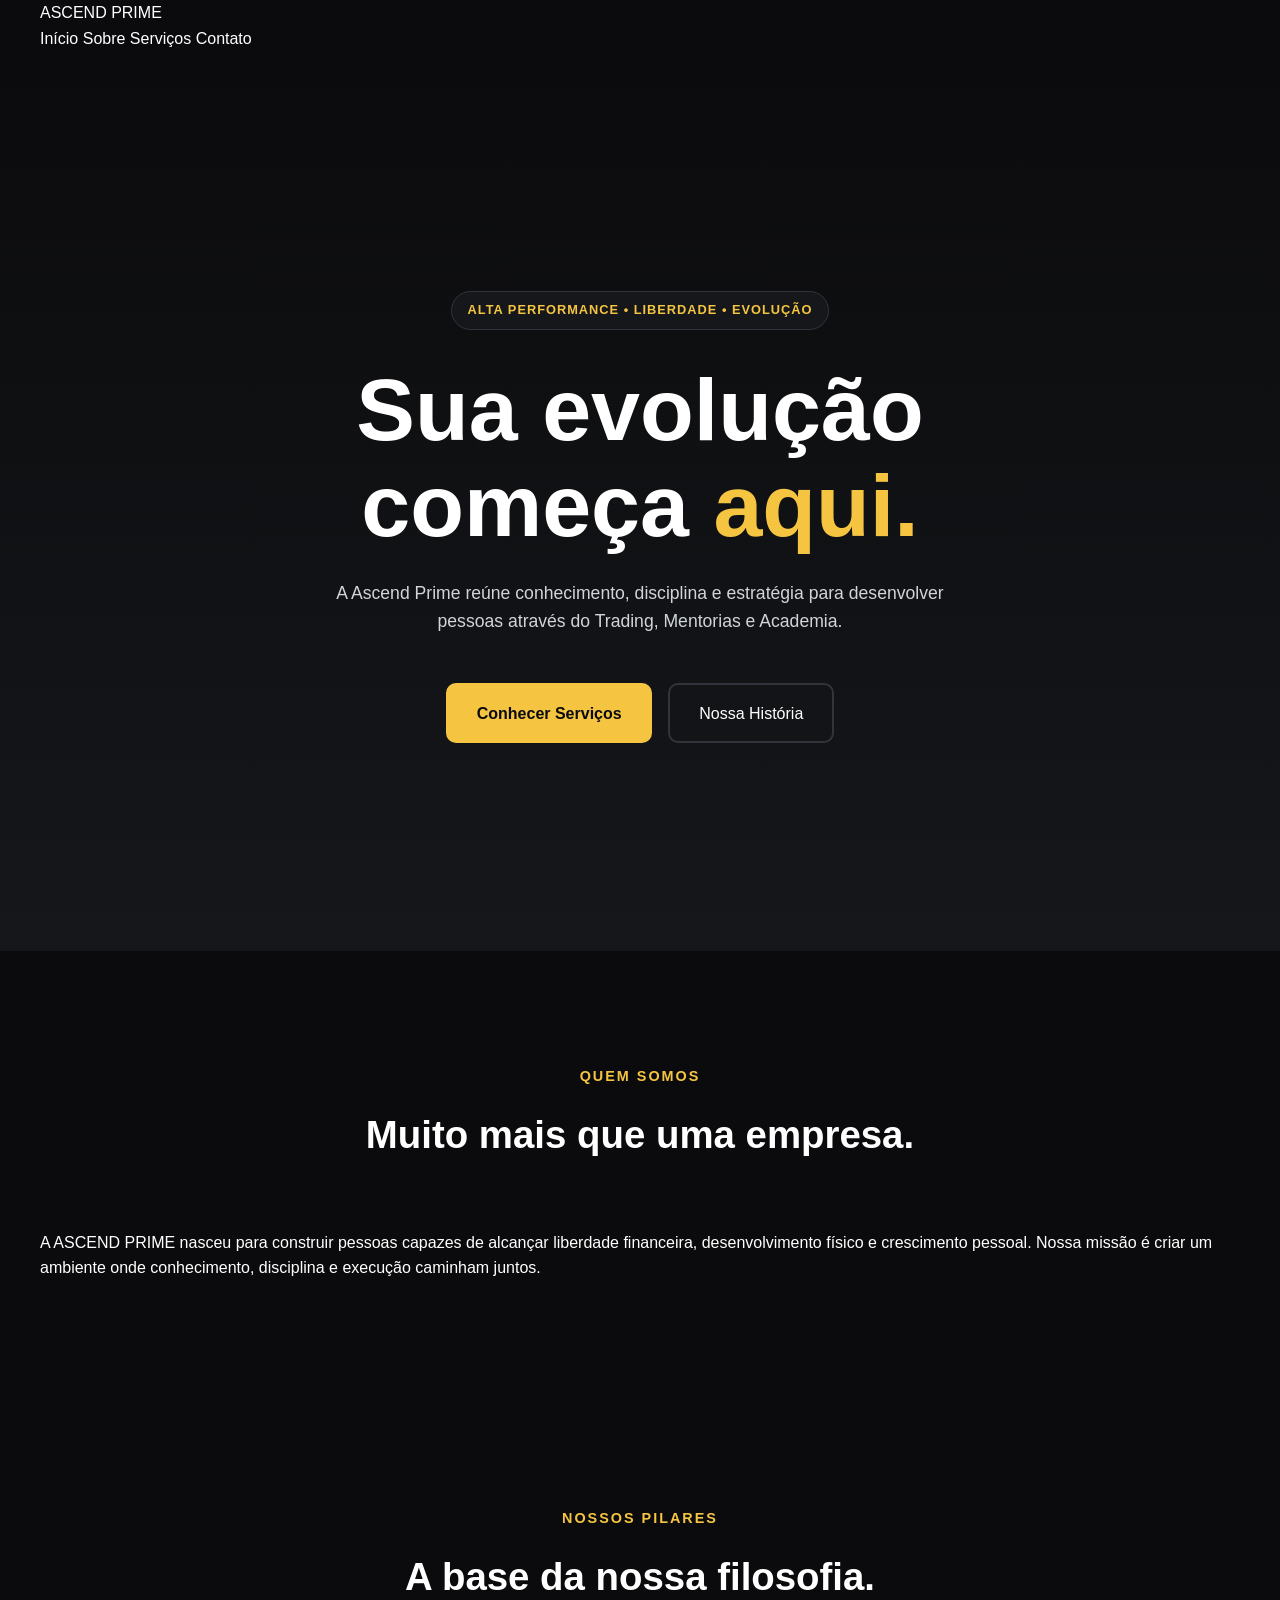
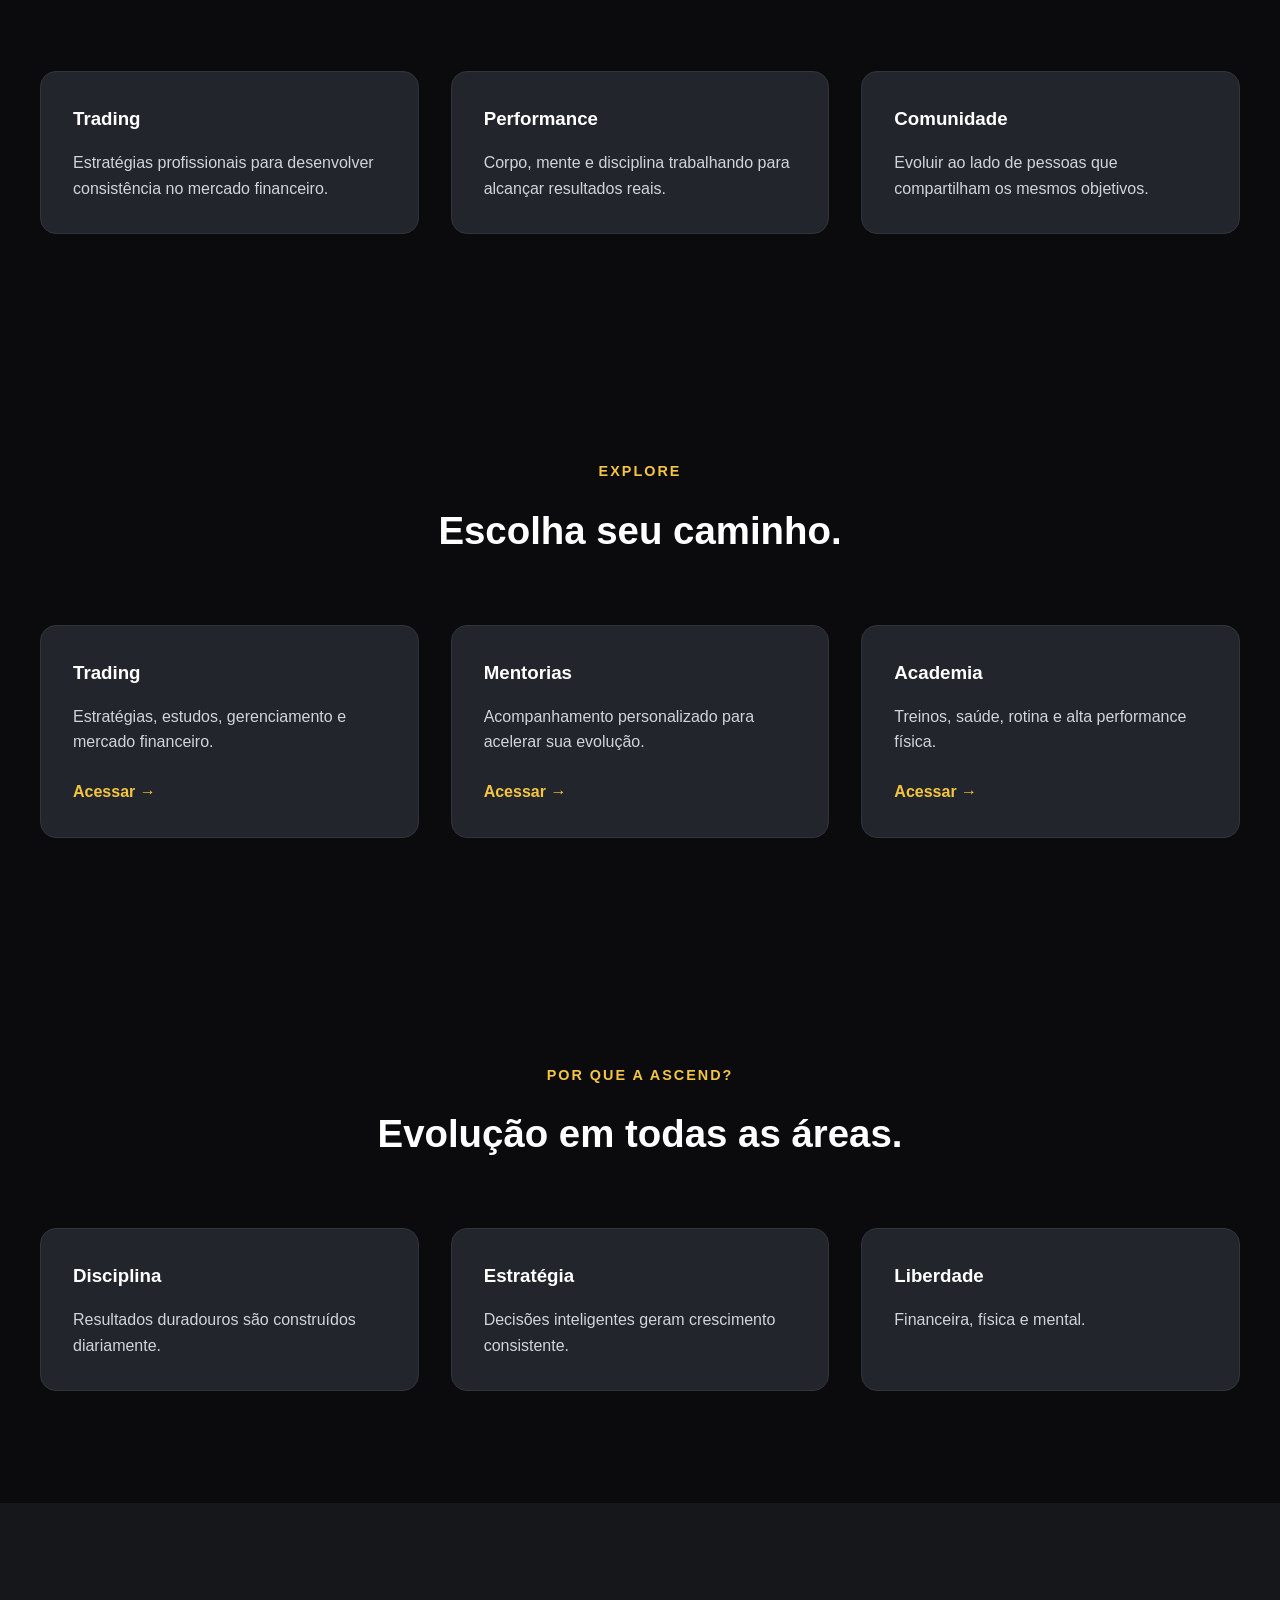
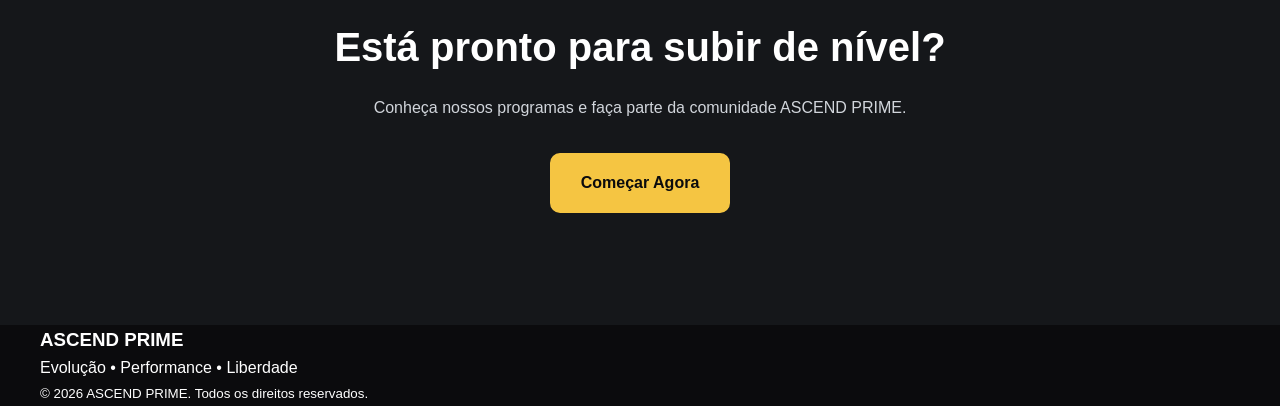
==== commit cdd3900d: "GLORIAS A DEUS!" ====
--- a/index.html
+++ b/index.html
@@ -2,1886 +2,382 @@
 <html lang="pt-BR">
 
 <head>
-    <meta charset="UTF-8" />
-    <meta name="viewport" content="width=device-width, initial-scale=1.0" />
-
-    <title>ASCEND PRIME | Ascenda. Evolua. Domine.</title>
+    <meta charset="UTF-8">
+    <meta name="viewport" content="width=device-width, initial-scale=1.0">
+
+    <title>ASCEND PRIME </title>
 
     <meta name="description"
-        content="Ascend Prime é um ecossistema de alta performance focado em liberdade financeira, trading, desenvolvimento físico e mentalidade de elite.">
-
-    <meta name="keywords"
-        content="Trading, Alta Performance, Desenvolvimento Pessoal, Mentoria, Cursos, Mercado Financeiro, Investimentos">
-
-    <meta name="author" content="Ascend Prime">
-
-    <!-- Google Fonts -->
-
-    <link rel="preconnect" href="https://fonts.googleapis.com">
-
-    <link rel="preconnect" href="https://fonts.gstatic.com" crossorigin>
-
-    <link href="https://fonts.googleapis.com/css2?family=Cinzel:wght@400;600;700&family=Inter:wght@300;400;500;600;700&display=swap"
-        rel="stylesheet">
-
-    <!-- Font Awesome -->
-
-    <link rel="stylesheet"
-        href="https://cdnjs.cloudflare.com/ajax/libs/font-awesome/6.7.1/css/all.min.css">
-
-    <!-- CSS -->
-
-    <link rel="stylesheet" href="css/style.css">
-
-    <link rel="stylesheet" href="css/responsive.css">
-
-    <link rel="stylesheet" href="css/animations.css">
-
+        content="Trading, mentorias, academia e desenvolvimento de alta performance. Bem-vindo à ASCEND PRIME.">
+
+    <link rel="icon" href="assets/logos/favicon.ico">
+<!-- CSS Global -->
+<link rel="stylesheet" href="assets/css/global/variables.css">
+<link rel="stylesheet" href="assets/css/global/reset.css">
+<link rel="stylesheet" href="assets/css/global/utilities.css">
+<link rel="stylesheet" href="assets/css/global/components.css">
+<link rel="stylesheet" href="assets/css/global/animations.css">
+<link rel="stylesheet" href="assets/css/global/responsive.css">
+
+<!-- CSS da Página -->
+<link rel="stylesheet" href="assets/css/pages/index.css">
 </head>
 
 <body>
 
-    <!--=====================================
-                PRELOADER
-======================================-->
-
-    <div id="preloader">
-
-        <div class="loader-logo">
-
-            <span>ASCEND</span>
-
-            <div class="gold-line"></div>
-
-            <span>PRIME</span>
+    <!-- ================= NAVBAR ================= -->
+
+    <header class="header">
+
+        <div class="container">
+
+            <a href="index.html" class="logo">
+                ASCEND
+                <span>PRIME</span>
+            </a>
+
+            <nav class="menu">
+
+                <a href="index.html">Início</a>
+                <a href="sobre.html">Sobre</a>
+                <a href="servicos.html">Serviços</a>
+                <a href="contato.html">Contato</a>
+
+            </nav>
 
         </div>
 
-    </div>
-
-    <!--=====================================
-                HEADER
-======================================-->
-
-    <header id="header">
+    </header>
+
+    <!-- ================= HERO ================= -->
+
+    <main>
+
+        <section class="hero">
+
+            <div class="container hero-content">
+
+                <span class="tag">
+                    ALTA PERFORMANCE • LIBERDADE • EVOLUÇÃO
+                </span>
+
+                <h1>
+                    Sua evolução começa
+                    <span>aqui.</span>
+                </h1>
+
+                <p>
+
+                    A Ascend Prime reúne conhecimento, disciplina e estratégia
+                    para desenvolver pessoas através do Trading,
+                    Mentorias e Academia.
+
+                </p>
+
+                <div class="hero-buttons">
+
+                    <a href="servicos.html" class="btn">
+                        Conhecer Serviços
+                    </a>
+
+                    <a href="sobre.html" class="btn-outline">
+                        Nossa História
+                    </a>
+
+                </div>
+
+            </div>
+
+        </section>
+
+        <!-- ================= APRESENTAÇÃO ================= -->
+
+        <section class="section">
+
+            <div class="container">
+
+                <div class="section-title">
+
+                    <span>QUEM SOMOS</span>
+
+                    <h2>
+                        Muito mais que uma empresa.
+                    </h2>
+
+                </div>
+
+                <p class="center">
+
+                    A ASCEND PRIME nasceu para construir pessoas capazes
+                    de alcançar liberdade financeira, desenvolvimento físico
+                    e crescimento pessoal.
+
+                    Nossa missão é criar um ambiente onde conhecimento,
+                    disciplina e execução caminham juntos.
+
+                </p>
+
+            </div>
+
+        </section>
+
+        <!-- ================= PILARES ================= -->
+
+        <section class="section">
+
+            <div class="container">
+
+                <div class="section-title">
+
+                    <span>NOSSOS PILARES</span>
+
+                    <h2>
+                        A base da nossa filosofia.
+                    </h2>
+
+                </div>
+
+                <div class="grid-3">
+
+                    <article class="card">
+
+                        <h3>Trading</h3>
+
+                        <p>
+
+                            Estratégias profissionais para desenvolver
+                            consistência no mercado financeiro.
+
+                        </p>
+
+                    </article>
+
+                    <article class="card">
+
+                        <h3>Performance</h3>
+
+                        <p>
+
+                            Corpo, mente e disciplina trabalhando
+                            para alcançar resultados reais.
+
+                        </p>
+
+                    </article>
+
+                    <article class="card">
+
+                        <h3>Comunidade</h3>
+
+                        <p>
+
+                            Evoluir ao lado de pessoas que compartilham
+                            os mesmos objetivos.
+
+                        </p>
+
+                    </article>
+
+                </div>
+
+            </div>
+
+        </section>
+
+        <!-- ================= SERVIÇOS ================= -->
+
+        <section class="section">
+
+            <div class="container">
+
+                <div class="section-title">
+
+                    <span>EXPLORE</span>
+
+                    <h2>
+
+                        Escolha seu caminho.
+
+                    </h2>
+
+                </div>
+
+                <div class="grid-3">
+
+                    <a href="trading.html" class="card link-card">
+
+                        <h3>Trading</h3>
+
+                        <p>
+
+                            Estratégias, estudos,
+                            gerenciamento e mercado financeiro.
+
+                        </p>
+
+                        <span>
+                            Acessar →
+                        </span>
+
+                    </a>
+
+                    <a href="mentorias.html" class="card link-card">
+
+                        <h3>Mentorias</h3>
+
+                        <p>
+
+                            Acompanhamento personalizado para acelerar
+                            sua evolução.
+
+                        </p>
+
+                        <span>
+                            Acessar →
+                        </span>
+
+                    </a>
+
+                    <a href="academia.html" class="card link-card">
+
+                        <h3>Academia</h3>
+
+                        <p>
+
+                            Treinos, saúde,
+                            rotina e alta performance física.
+
+                        </p>
+
+                        <span>
+                            Acessar →
+                        </span>
+
+                    </a>
+
+                </div>
+
+            </div>
+
+        </section>
+
+        <!-- ================= DIFERENCIAL ================= -->
+
+        <section class="section">
+
+            <div class="container">
+
+                <div class="section-title">
+
+                    <span>POR QUE A ASCEND?</span>
+
+                    <h2>
+
+                        Evolução em todas as áreas.
+
+                    </h2>
+
+                </div>
+
+                <div class="grid-3">
+
+                    <div class="card">
+
+                        <h3>Disciplina</h3>
+
+                        <p>
+                            Resultados duradouros são construídos diariamente.
+                        </p>
+
+                    </div>
+
+                    <div class="card">
+
+                        <h3>Estratégia</h3>
+
+                        <p>
+                            Decisões inteligentes geram crescimento consistente.
+                        </p>
+
+                    </div>
+
+                    <div class="card">
+
+                        <h3>Liberdade</h3>
+
+                        <p>
+                            Financeira, física e mental.
+                        </p>
+
+                    </div>
+
+                </div>
+
+            </div>
+
+        </section>
+
+        <!-- ================= CTA ================= -->
+
+        <section class="cta">
+
+            <div class="container">
+
+                <h2>
+
+                    Está pronto para subir de nível?
+
+                </h2>
+
+                <p>
+
+                    Conheça nossos programas e faça parte
+                    da comunidade ASCEND PRIME.
+
+                </p>
+
+                <a href="servicos.html" class="btn">
+
+                    Começar Agora
+
+                </a>
+
+            </div>
+
+        </section>
+
+    </main>
+
+    <!-- ================= FOOTER ================= -->
+
+    <footer class="footer">
 
         <div class="container">
 
-            <a href="#" class="logo">
-
-                <span class="gold">ASCEND</span>
-
-                PRIME
-
-            </a>
-
-            <nav>
-
-                <ul class="nav-links">
-
-                    <li><a href="#home">Início</a></li>
-
-                    <li><a href="#about">Sobre</a></li>
-
-                    <li><a href="#method">Método</a></li>
-
-                    <li><a href="#pillars">Pilares</a></li>
-
-                    <li><a href="#services">Serviços</a></li>
-
-                    <li><a href="#contact">Contato</a></li>
-
-                </ul>
-
-            </nav>
-
-            <a href="#" class="btn-header">
-
-                Entrar
-
-            </a>
-
-            <div class="menu-toggle">
-
-                <i class="fa-solid fa-bars"></i>
-
-            </div>
+            <h3>ASCEND PRIME</h3>
+
+            <p>
+
+                Evolução • Performance • Liberdade
+
+            </p>
+
+            <small>
+
+                © 2026 ASCEND PRIME. Todos os direitos reservados.
+
+            </small>
 
         </div>
 
-    </header>
-
-    <!--=====================================
-                HERO
-======================================-->
-
-    <section class="hero" id="home">
-
-        <div class="hero-bg"></div>
-
-        <div class="particles"></div>
-
-        <div class="container hero-container">
-
-            <div class="hero-left">
-
-                <span class="hero-tag">
-
-                    Alta Performance • Liberdade Financeira • Evolução Física
-
-                </span>
-
-                <h1>
-
-                    ASCEND PRIME
-
-                </h1>
-
-                <h2>
-
-                    Ascenda. Evolua. Domine.
-
-                </h2>
-
-                <p>
-
-                    A comunidade criada para pessoas que recusam viver na média.
-
-                    Aqui você desenvolve riqueza, disciplina, força física e uma
-
-                    mentalidade capaz de construir resultados extraordinários.
-
-                </p>
-
-                <div class="hero-buttons">
-
-                    <a href="#services" class="btn-primary">
-
-                        Quero Fazer Parte
-
-                    </a>
-
-                    <a href="#about" class="btn-secondary">
-
-                        Conheça a Ascend Prime
-
-                    </a>
-
-                </div>
-
-                <div class="hero-stats">
-
-                    <div class="stat">
-
-                        <h3>3</h3>
-
-                        <span>Pilares</span>
-
-                    </div>
-
-                    <div class="stat">
-
-                        <h3>6+</h3>
-
-                        <span>Serviços</span>
-
-                    </div>
-
-                    <div class="stat">
-
-                        <h3>100%</h3>
-
-                        <span>Foco na Evolução</span>
-
-                    </div>
-
-                </div>
-
-            </div>
-
-            <div class="hero-right">
-
-                <div class="hero-card">
-
-                    <div class="card-glow"></div>
-
-                    <h3>
-
-                        O PRIME COMEÇA AQUI
-
-                    </h3>
-
-                    <p>
-
-                        Um ecossistema completo para dominar
-
-                        dinheiro.
-
-                        Corpo.
-
-                        Mente.
-
-                        Negócios.
-
-                    </p>
-
-                    <ul>
-
-                        <li>
-
-                            <i class="fa-solid fa-check"></i>
-
-                            Trading
-
-                        </li>
-
-                        <li>
-
-                            <i class="fa-solid fa-check"></i>
-
-                            Mercado Financeiro
-
-                        </li>
-
-                        <li>
-
-                            <i class="fa-solid fa-check"></i>
-
-                            Mentorias
-
-                        </li>
-
-                        <li>
-
-                            <i class="fa-solid fa-check"></i>
-
-                            Cursos
-
-                        </li>
-
-                        <li>
-
-                            <i class="fa-solid fa-check"></i>
-
-                            Performance Física
-
-                        </li>
-
-                        <li>
-
-                            <i class="fa-solid fa-check"></i>
-
-                            Mentalidade
-
-                        </li>
-
-                    </ul>
-
-                    <a href="#" class="btn-primary full">
-
-                        Entrar Agora
-
-                    </a>
-
-                </div>
-
-            </div>
-
-        </div>
-
-        <div class="scroll-down">
-
-            <span>Role para baixo</span>
-
-            <i class="fa-solid fa-chevron-down"></i>
-
-        </div>
-
-    </section>
-
-    <!--=====================================
-            FIM DA PARTE 1.1
-            Próxima:
-            SOBRE NÓS
-            MISSÃO
-            VISÃO
-            VALORES
-======================================-->
-    <!--=====================================
-                SOBRE NÓS
-======================================-->
-
-    <section class="about section" id="about">
-
-        <div class="container">
-
-            <div class="section-title">
-
-                <span>QUEM SOMOS</span>
-
-                <h2>Mais do que uma empresa.</h2>
-
-                <h3>Somos um movimento de evolução.</h3>
-
-            </div>
-
-            <div class="about-grid">
-
-                <div class="about-image">
-
-                    <div class="image-card">
-
-                        <div class="image-overlay"></div>
-
-                        <div class="image-content">
-
-                            <i class="fa-solid fa-mountain-sun"></i>
-
-                            <h3>ASCEND PRIME</h3>
-
-                            <p>Transformando potencial em legado.</p>
-
-                        </div>
-
-                    </div>
-
-                </div>
-
-                <div class="about-content">
-
-                    <p>
-
-                        A <strong>Ascend Prime</strong> nasceu da união de cinco amigos
-                        que compartilham uma mesma visão: alcançar o mais alto nível
-                        de evolução em todas as áreas da vida.
-
-                    </p>
-
-                    <p>
-
-                        Não somos apenas uma empresa de cursos ou mentorias.
-                        Somos uma comunidade formada por pessoas que acreditam que
-                        disciplina, estratégia e ação são os pilares para construir
-                        uma vida extraordinária.
-
-                    </p>
-
-                    <p>
-
-                        Nosso objetivo é criar um ambiente onde cada membro possa
-                        desenvolver sua liberdade financeira, fortalecer seu corpo,
-                        expandir sua mentalidade e construir um legado.
-
-                    </p>
-
-                    <div class="about-cards">
-
-                        <div class="mini-card">
-
-                            <i class="fa-solid fa-chart-line"></i>
-
-                            <h4>Financeiro</h4>
-
-                            <p>Construa patrimônio através do conhecimento.</p>
-
-                        </div>
-
-                        <div class="mini-card">
-
-                            <i class="fa-solid fa-dumbbell"></i>
-
-                            <h4>Físico</h4>
-
-                            <p>Corpo forte para uma mente forte.</p>
-
-                        </div>
-
-                        <div class="mini-card">
-
-                            <i class="fa-solid fa-brain"></i>
-
-                            <h4>Mental</h4>
-
-                            <p>Desenvolva disciplina e liderança.</p>
-
-                        </div>
-
-                    </div>
-
-                </div>
-
-            </div>
-
-        </div>
-
-    </section>
-
-    <!--=====================================
-                MISSÃO
-======================================-->
-
-    <section class="mission section">
-
-        <div class="container">
-
-            <div class="section-title center">
-
-                <span>NOSSA MISSÃO</span>
-
-                <h2>Capacitar pessoas para viverem acima da média.</h2>
-
-            </div>
-
-            <div class="mission-box">
-
-                <i class="fa-solid fa-bullseye"></i>
-
-                <p>
-
-                    Capacitar pessoas para conquistarem independência financeira,
-                    desenvolverem um corpo saudável e forte, cultivarem uma
-                    mentalidade vencedora e construírem uma vida baseada em
-                    disciplina, excelência e liberdade.
-
-                </p>
-
-            </div>
-
-        </div>
-
-    </section>
-
-    <!--=====================================
-                VISÃO
-======================================-->
-
-    <section class="vision section">
-
-        <div class="container">
-
-            <div class="section-title center">
-
-                <span>NOSSA VISÃO</span>
-
-                <h2>O futuro que estamos construindo.</h2>
-
-            </div>
-
-            <div class="vision-box">
-
-                <i class="fa-solid fa-eye"></i>
-
-                <p>
-
-                    Ser reconhecida como a principal comunidade brasileira de alta
-                    performance, formando líderes capazes de transformar suas vidas
-                    e impactar positivamente o mundo.
-
-                </p>
-
-            </div>
-
-        </div>
-
-    </section>
-
-    <!--=====================================
-                VALORES
-======================================-->
-
-    <section class="values section">
-
-        <div class="container">
-
-            <div class="section-title">
-
-                <span>VALORES</span>
-
-                <h2>Os princípios que guiam nossa comunidade.</h2>
-
-            </div>
-
-            <div class="values-grid">
-
-                <div class="value-card">
-
-                    <i class="fa-solid fa-fire"></i>
-
-                    <h3>Disciplina</h3>
-
-                    <p>
-                        A disciplina supera a motivação e cria resultados consistentes.
-                    </p>
-
-                </div>
-
-                <div class="value-card">
-
-                    <i class="fa-solid fa-repeat"></i>
-
-                    <h3>Consistência</h3>
-
-                    <p>
-                        Pequenas ações repetidas diariamente constroem grandes conquistas.
-                    </p>
-
-                </div>
-
-                <div class="value-card">
-
-                    <i class="fa-solid fa-scale-balanced"></i>
-
-                    <h3>Integridade</h3>
-
-                    <p>
-                        Agimos com ética, responsabilidade e transparência.
-                    </p>
-
-                </div>
-
-                <div class="value-card">
-
-                    <i class="fa-solid fa-shield-heart"></i>
-
-                    <h3>Coragem</h3>
-
-                    <p>
-                        Crescer exige enfrentar desafios e sair da zona de conforto.
-                    </p>
-
-                </div>
-
-                <div class="value-card">
-
-                    <i class="fa-solid fa-crown"></i>
-
-                    <h3>Excelência</h3>
-
-                    <p>
-                        Buscar constantemente o melhor em tudo o que fazemos.
-                    </p>
-
-                </div>
-
-                <div class="value-card">
-
-                    <i class="fa-solid fa-arrow-trend-up"></i>
-
-                    <h3>Evolução Contínua</h3>
-
-                    <p>
-                        Melhorar todos os dias é parte da nossa identidade.
-                    </p>
-
-                </div>
-
-                <div class="value-card">
-
-                    <i class="fa-solid fa-handshake"></i>
-
-                    <h3>Responsabilidade</h3>
-
-                    <p>
-                        Cada resultado começa pelas escolhas que fazemos.
-                    </p>
-
-                </div>
-
-                <div class="value-card">
-
-                    <i class="fa-solid fa-seedling"></i>
-
-                    <h3>Mentalidade de Crescimento</h3>
-
-                    <p>
-                        Aprender, evoluir e nunca aceitar a estagnação.
-                    </p>
-
-                </div>
-
-            </div>
-
-        </div>
-
-    </section>
-
-    <!--=====================================
-            FIM DA PARTE 1.2
-
-            Próxima:
-            MÉTODO ASCEND
-======================================-->
-
-    <!--=====================================
-                MÉTODO ASCEND
-======================================-->
-
-    <section class="method section" id="method">
-
-        <div class="container">
-
-            <div class="section-title center">
-
-                <span>O MÉTODO ASCEND</span>
-
-                <h2>Uma metodologia para construir uma vida extraordinária.</h2>
-
-                <p>
-                    Cada letra representa um princípio indispensável para alcançar
-                    liberdade, excelência e domínio em todas as áreas da vida.
-                </p>
-
-            </div>
-
-            <div class="method-grid">
-
-                <!-- A -->
-
-                <div class="method-card">
-
-                    <div class="letter">A</div>
-
-                    <h3>Ambição</h3>
-
-                    <p>
-
-                        Toda transformação começa quando você decide não aceitar
-                        uma vida comum.
-
-                    </p>
-
-                    <p>
-
-                        A ambição é o combustível que impulsiona grandes
-                        conquistas.
-
-                    </p>
-
-                </div>
-
-                <!-- S -->
-
-                <div class="method-card">
-
-                    <div class="letter">S</div>
-
-                    <h3>Strategy</h3>
-
-                    <small>Estratégia</small>
-
-                    <p>
-
-                        Resultados extraordinários exigem planejamento.
-
-                    </p>
-
-                    <p>
-
-                        Aprenda a tomar decisões inteligentes nos negócios,
-                        investimentos e na vida.
-
-                    </p>
-
-                </div>
-
-                <!-- C -->
-
-                <div class="method-card">
-
-                    <div class="letter">C</div>
-
-                    <h3>Consistência</h3>
-
-                    <p>
-
-                        O sucesso não acontece em um único dia.
-
-                    </p>
-
-                    <p>
-
-                        Ele é construído diariamente através de pequenas ações
-                        repetidas durante anos.
-
-                    </p>
-
-                </div>
-
-                <!-- E -->
-
-                <div class="method-card">
-
-                    <div class="letter">E</div>
-
-                    <h3>Excellence</h3>
-
-                    <small>Excelência</small>
-
-                    <p>
-
-                        Excelência não é perfeição.
-
-                    </p>
-
-                    <p>
-
-                        É buscar entregar sempre o melhor possível em todas as
-                        áreas da vida.
-
-                    </p>
-
-                </div>
-
-                <!-- N -->
-
-                <div class="method-card">
-
-                    <div class="letter">N</div>
-
-                    <h3>Network</h3>
-
-                    <p>
-
-                        As pessoas ao seu redor determinam sua velocidade de
-                        crescimento.
-
-                    </p>
-
-                    <p>
-
-                        Construímos uma comunidade forte, colaborativa e focada
-                        em evolução contínua.
-
-                    </p>
-
-                </div>
-
-                <!-- D -->
-
-                <div class="method-card">
-
-                    <div class="letter">D</div>
-
-                    <h3>Domínio</h3>
-
-                    <p>
-
-                        O objetivo final.
-
-                    </p>
-
-                    <ul>
-
-                        <li>Dominar sua mente.</li>
-
-                        <li>Dominar seu corpo.</li>
-
-                        <li>Dominar seu dinheiro.</li>
-
-                        <li>Dominar seu tempo.</li>
-
-                        <li>Dominar sua vida.</li>
-
-                    </ul>
-
-                </div>
-
-            </div>
-
-        </div>
-
-    </section>
-
-    <!--=====================================
-                PILARES
-======================================-->
-
-    <section class="pillars section" id="pillars">
-
-        <div class="container">
-
-            <div class="section-title center">
-
-                <span>NOSSOS PILARES</span>
-
-                <h2>Os três fundamentos da Ascend Prime.</h2>
-
-            </div>
-
-            <div class="pillars-grid">
-
-                <!-- Financeiro -->
-
-                <div class="pillar-card">
-
-                    <div class="pillar-icon">
-
-                        <i class="fa-solid fa-chart-line"></i>
-
-                    </div>
-
-                    <h3>Liberdade Financeira</h3>
-
-                    <p>
-
-                        Desenvolva patrimônio através de estratégias inteligentes
-                        e conhecimento prático.
-
-                    </p>
-
-                    <ul>
-
-                        <li>Trading</li>
-
-                        <li>Mercado Financeiro</li>
-
-                        <li>Investimentos</li>
-
-                        <li>Negócios Digitais</li>
-
-                        <li>Marketing</li>
-
-                        <li>Vendas</li>
-
-                        <li>Empreendedorismo</li>
-
-                    </ul>
-
-                </div>
-
-                <!-- Física -->
-
-                <div class="pillar-card">
-
-                    <div class="pillar-icon">
-
-                        <i class="fa-solid fa-dumbbell"></i>
-
-                    </div>
-
-                    <h3>Performance Física</h3>
-
-                    <p>
-
-                        O corpo é a base da alta performance.
-
-                    </p>
-
-                    <ul>
-
-                        <li>Protocolos de Treino</li>
-
-                        <li>Hipertrofia</li>
-
-                        <li>Emagrecimento</li>
-
-                        <li>Nutrição</li>
-
-                        <li>Hábitos Saudáveis</li>
-
-                        <li>Rotinas</li>
-
-                    </ul>
-
-                </div>
-
-                <!-- Mental -->
-
-                <div class="pillar-card">
-
-                    <div class="pillar-icon">
-
-                        <i class="fa-solid fa-brain"></i>
-
-                    </div>
-
-                    <h3>Mentalidade de Elite</h3>
-
-                    <p>
-
-                        A mente determina seus resultados.
-
-                    </p>
-
-                    <ul>
-
-                        <li>Inteligência Emocional</li>
-
-                        <li>Produtividade</li>
-
-                        <li>Liderança</li>
-
-                        <li>Gestão do Tempo</li>
-
-                        <li>Leitura</li>
-
-                        <li>Desenvolvimento Pessoal</li>
-
-                    </ul>
-
-                </div>
-
-            </div>
-
-        </div>
-
-    </section>
-
-    <!--=====================================
-                FRASE DE IMPACTO
-======================================-->
-
-    <section class="quote-section">
-
-        <div class="container">
-
-            <blockquote>
-
-                "Não ensinamos apenas dinheiro.
-
-                Construímos pessoas."
-
-            </blockquote>
-
-            <span>
-
-                — ASCEND PRIME
-
-            </span>
-
-        </div>
-
-    </section>
-
-    <!--=====================================
-            FIM DA PARTE 1.3
-
-            Próxima Parte (1.4):
-
-            • Serviços
-            • Para Quem É
-            • Diferenciais
-======================================-->
-    <!--=====================================
-                NOSSOS SERVIÇOS
-======================================-->
-
-    <section class="services section" id="services">
-
-        <div class="container">
-
-            <div class="section-title center">
-
-                <span>NOSSOS SERVIÇOS</span>
-
-                <h2>Ferramentas para acelerar sua evolução.</h2>
-
-                <p>
-                    Cada serviço da Ascend Prime faz parte de um único ecossistema
-                    de alta performance, conectando desenvolvimento financeiro,
-                    físico e mental.
-                </p>
-
-            </div>
-
-            <div class="services-grid">
-
-                <!-- Trading -->
-
-                <div class="service-card">
-
-                    <div class="service-icon">
-                        <i class="fa-solid fa-chart-candlestick"></i>
-                    </div>
-
-                    <h3>Trading</h3>
-
-                    <p>
-                        Aprenda a operar com estratégia, gerenciamento de risco,
-                        leitura de mercado e consistência.
-                    </p>
-
-                    <a href="#" class="service-link">
-                        Saiba mais
-                        <i class="fa-solid fa-arrow-right"></i>
-                    </a>
-
-                </div>
-
-                <!-- Cursos -->
-
-                <div class="service-card">
-
-                    <div class="service-icon">
-                        <i class="fa-solid fa-graduation-cap"></i>
-                    </div>
-
-                    <h3>Cursos</h3>
-
-                    <p>
-                        Conteúdos completos, do básico ao avançado, para evolução
-                        financeira, profissional e pessoal.
-                    </p>
-
-                    <a href="#" class="service-link">
-                        Saiba mais
-                        <i class="fa-solid fa-arrow-right"></i>
-                    </a>
-
-                </div>
-
-                <!-- Mentorias -->
-
-                <div class="service-card">
-
-                    <div class="service-icon">
-                        <i class="fa-solid fa-user-group"></i>
-                    </div>
-
-                    <h3>Mentorias</h3>
-
-                    <p>
-                        Acompanhamento individual ou em grupo para acelerar seus
-                        resultados e evitar erros comuns.
-                    </p>
-
-                    <a href="#" class="service-link">
-                        Saiba mais
-                        <i class="fa-solid fa-arrow-right"></i>
-                    </a>
-
-                </div>
-
-                <!-- Consultorias -->
-
-                <div class="service-card">
-
-                    <div class="service-icon">
-                        <i class="fa-solid fa-briefcase"></i>
-                    </div>
-
-                    <h3>Consultorias</h3>
-
-                    <p>
-                        Estratégias personalizadas para empresas, investidores,
-                        empreendedores e profissionais.
-                    </p>
-
-                    <a href="#" class="service-link">
-                        Saiba mais
-                        <i class="fa-solid fa-arrow-right"></i>
-                    </a>
-
-                </div>
-
-                <!-- Treinos -->
-
-                <div class="service-card">
-
-                    <div class="service-icon">
-                        <i class="fa-solid fa-dumbbell"></i>
-                    </div>
-
-                    <h3>Treinos</h3>
-
-                    <p>
-                        Protocolos completos de treinamento físico, hipertrofia,
-                        condicionamento e hábitos saudáveis.
-                    </p>
-
-                    <a href="#" class="service-link">
-                        Saiba mais
-                        <i class="fa-solid fa-arrow-right"></i>
-                    </a>
-
-                </div>
-
-                <!-- Comunidade -->
-
-                <div class="service-card featured">
-
-                    <div class="featured-badge">
-                        PRIME
-                    </div>
-
-                    <div class="service-icon">
-                        <i class="fa-solid fa-crown"></i>
-                    </div>
-
-                    <h3>Comunidade Prime</h3>
-
-                    <p>
-                        Networking, desafios, conteúdos exclusivos,
-                        mentorias, eventos e evolução contínua ao lado de
-                        pessoas ambiciosas.
-                    </p>
-
-                    <a href="#" class="btn-primary full">
-                        Quero Participar
-                    </a>
-
-                </div>
-
-            </div>
-
-        </div>
-
-    </section>
-
-    <!--=====================================
-                PARA QUEM É
-======================================-->
-
-    <section class="audience section">
-
-        <div class="container">
-
-            <div class="section-title center">
-
-                <span>PARA QUEM É A ASCEND PRIME?</span>
-
-                <h2>Se você busca evolução verdadeira, este é o seu lugar.</h2>
-
-            </div>
-
-            <div class="audience-grid">
-
-                <div class="audience-item">
-                    <i class="fa-solid fa-check"></i>
-                    <span>Construir patrimônio.</span>
-                </div>
-
-                <div class="audience-item">
-                    <i class="fa-solid fa-check"></i>
-                    <span>Melhorar o físico.</span>
-                </div>
-
-                <div class="audience-item">
-                    <i class="fa-solid fa-check"></i>
-                    <span>Desenvolver disciplina.</span>
-                </div>
-
-                <div class="audience-item">
-                    <i class="fa-solid fa-check"></i>
-                    <span>Criar novas fontes de renda.</span>
-                </div>
-
-                <div class="audience-item">
-                    <i class="fa-solid fa-check"></i>
-                    <span>Aprender Trading.</span>
-                </div>
-
-                <div class="audience-item">
-                    <i class="fa-solid fa-check"></i>
-                    <span>Empreender.</span>
-                </div>
-
-                <div class="audience-item">
-                    <i class="fa-solid fa-check"></i>
-                    <span>Conviver com pessoas ambiciosas.</span>
-                </div>
-
-                <div class="audience-item">
-                    <i class="fa-solid fa-check"></i>
-                    <span>Sair da zona de conforto.</span>
-                </div>
-
-            </div>
-
-        </div>
-
-    </section>
-
-    <!--=====================================
-                DIFERENCIAIS
-======================================-->
-
-    <section class="advantages section">
-
-        <div class="container">
-
-            <div class="section-title center">
-
-                <span>DIFERENCIAIS</span>
-
-                <h2>Não ensinamos apenas dinheiro.</h2>
-
-                <h3>Construímos pessoas.</h3>
-
-            </div>
-
-            <div class="advantages-wrapper">
-
-                <div class="advantage-card">
-                    <i class="fa-solid fa-sack-dollar"></i>
-                    <h4>Financeiro</h4>
-                </div>
-
-                <div class="advantage-card">
-                    <i class="fa-solid fa-dumbbell"></i>
-                    <h4>Físico</h4>
-                </div>
-
-                <div class="advantage-card">
-                    <i class="fa-solid fa-brain"></i>
-                    <h4>Mental</h4>
-                </div>
-
-                <div class="advantage-card">
-                    <i class="fa-solid fa-building"></i>
-                    <h4>Empresarial</h4>
-                </div>
-
-                <div class="advantage-card">
-                    <i class="fa-solid fa-users"></i>
-                    <h4>Relacionamentos</h4>
-                </div>
-
-                <div class="advantage-card">
-                    <i class="fa-solid fa-calendar-check"></i>
-                    <h4>Hábitos</h4>
-                </div>
-
-                <div class="advantage-card">
-                    <i class="fa-solid fa-bolt"></i>
-                    <h4>Produtividade</h4>
-                </div>
-
-                <div class="advantage-card">
-                    <i class="fa-solid fa-crown"></i>
-                    <h4>Excelência</h4>
-                </div>
-
-            </div>
-
-            <div class="advantages-text">
-
-                <p>
-
-                    Nossa metodologia integra todas as áreas essenciais para
-                    construir uma vida extraordinária.
-
-                </p>
-
-                <p>
-
-                    Porque acreditamos que sucesso não é apenas acumular dinheiro.
-
-                    É dominar a mente, fortalecer o corpo, construir patrimônio,
-                    liderar pessoas e deixar um legado.
-
-                </p>
-
-            </div>
-
-        </div>
-
-    </section>
-
-    <!--=====================================
-            FIM DA PARTE 1.4
-
-            Próxima Parte (1.5)
-
-            • Manifesto
-        s    • Depoimentos
-            • FAQ
-======================================-->
-```html
-    <!--=====================================
-                MANIFESTO
-======================================-->
-
-    <section class="manifesto section" id="manifesto">
-
-        <div class="container">
-
-            <div class="section-title center">
-
-                <span>O MANIFESTO</span>
-
-                <h2>Ascenda. Evolua. Domine.</h2>
-
-            </div>
-
-            <div class="manifesto-content">
-
-                <p>Não acreditamos em atalhos.</p>
-
-                <p class="gold">Acreditamos em disciplina.</p>
-
-                <p>Não buscamos apenas dinheiro.</p>
-
-                <p class="gold">Buscamos liberdade.</p>
-
-                <p>Não treinamos somente músculos.</p>
-
-                <p class="gold">Treinamos caráter.</p>
-
-                <p>Não seguimos multidões.</p>
-
-                <p class="gold">Criamos líderes.</p>
-
-                <p>Não aceitamos a mediocridade.</p>
-
-                <p class="gold">Escolhemos evoluir.</p>
-
-                <p>Todos os dias.</p>
-
-                <div class="manifesto-divider"></div>
-
-                <h3>
-                    Ascend Prime é mais do que uma marca.
-                </h3>
-
-                <h2>
-                    É um estilo de vida.
-                </h2>
-
-            </div>
-
-        </div>
-
-    </section>
-
-    <!--=====================================
-                DEPOIMENTOS
-======================================-->
-
-    <section class="testimonials section" id="testimonials">
-
-        <div class="container">
-
-            <div class="section-title center">
-
-                <span>DEPOIMENTOS</span>
-
-                <h2>Histórias de transformação.</h2>
-
-                <p>
-                    Em breve, esta seção reunirá relatos reais de membros da
-                    comunidade Ascend Prime.
-                </p>
-
-            </div>
-
-            <div class="testimonials-grid">
-
-                <div class="testimonial-card">
-
-                    <div class="quote-icon">
-                        <i class="fa-solid fa-quote-left"></i>
-                    </div>
-
-                    <p>
-
-                        Em breve você verá aqui histórias reais de evolução
-                        financeira, física e mental.
-
-                    </p>
-
-                    <div class="testimonial-user">
-
-                        <div class="avatar">
-
-                            <i class="fa-solid fa-user"></i>
-
-                        </div>
-
-                        <div>
-
-                            <h4>Seu Nome Aqui</h4>
-
-                            <span>Membro Ascend Prime</span>
-
-                        </div>
-
-                    </div>
-
-                </div>
-
-                <div class="testimonial-card">
-
-                    <div class="quote-icon">
-                        <i class="fa-solid fa-quote-left"></i>
-                    </div>
-
-                    <p>
-
-                        Os próximos resultados publicados aqui serão consequência
-                        da disciplina e da consistência da nossa comunidade.
-
-                    </p>
-
-                    <div class="testimonial-user">
-
-                        <div class="avatar">
-
-                            <i class="fa-solid fa-user"></i>
-
-                        </div>
-
-                        <div>
-
-                            <h4>Futuro Aluno</h4>
-
-                            <span>Comunidade Prime</span>
-
-                        </div>
-
-                    </div>
-
-                </div>
-
-                <div class="testimonial-card">
-
-                    <div class="quote-icon">
-                        <i class="fa-solid fa-quote-left"></i>
-                    </div>
-
-                    <p>
-
-                        Seu depoimento pode ser o próximo destaque desta seção.
-
-                    </p>
-
-                    <div class="testimonial-user">
-
-                        <div class="avatar">
-
-                            <i class="fa-solid fa-user"></i>
-
-                        </div>
-
-                        <div>
-
-                            <h4>Você</h4>
-
-                            <span>Próximo Membro</span>
-
-                        </div>
-
-                    </div>
-
-                </div>
-
-            </div>
-
-        </div>
-
-    </section>
-
-    <!--=====================================
-                    FAQ
-======================================-->
-
-    <section class="faq section" id="faq">
-
-        <div class="container">
-
-            <div class="section-title center">
-
-                <span>PERGUNTAS FREQUENTES</span>
-
-                <h2>Tire suas dúvidas.</h2>
-
-            </div>
-
-            <div class="faq-container">
-
-                <div class="faq-item active">
-
-                    <button class="faq-question">
-
-                        O que é a Ascend Prime?
-
-                        <i class="fa-solid fa-plus"></i>
-
-                    </button>
-
-                    <div class="faq-answer">
-
-                        <p>
-
-                            A Ascend Prime é uma comunidade voltada ao
-                            desenvolvimento financeiro, físico e mental,
-                            reunindo cursos, mentorias, trading, networking
-                            e conteúdos exclusivos.
-
-                        </p>
-
-                    </div>
-
-                </div>
-
-                <div class="faq-item">
-
-                    <button class="faq-question">
-
-                        Os cursos são para iniciantes?
-
-                        <i class="fa-solid fa-plus"></i>
-
-                    </button>
-
-                    <div class="faq-answer">
-
-                        <p>
-
-                            Sim. Todo o conteúdo foi estruturado para atender
-                            desde iniciantes até alunos avançados.
-
-                        </p>
-
-                    </div>
-
-                </div>
-
-                <div class="faq-item">
-
-                    <button class="faq-question">
-
-                        Como funciona a Comunidade Prime?
-
-                        <i class="fa-solid fa-plus"></i>
-
-                    </button>
-
-                    <div class="faq-answer">
-
-                        <p>
-
-                            Os membros terão acesso a conteúdos exclusivos,
-                            desafios, networking, mentorias, eventos e suporte.
-
-                        </p>
-
-                    </div>
-
-                </div>
-
-                <div class="faq-item">
-
-                    <button class="faq-question">
-
-                        Existem mentorias?
-
-                        <i class="fa-solid fa-plus"></i>
-
-                    </button>
-
-                    <div class="faq-answer">
-
-                        <p>
-
-                            Sim. Haverá mentorias individuais e em grupo,
-                            desenvolvidas para acelerar a evolução dos membros.
-
-                        </p>
-
-                    </div>
-
-                </div>
-
-                <div class="faq-item">
-
-                    <button class="faq-question">
-
-                        Como posso participar?
-
-                        <i class="fa-solid fa-plus"></i>
-
-                    </button>
-
-                    <div class="faq-answer">
-
-                        <p>
-
-                            Basta realizar seu cadastro e escolher o plano
-                            ideal quando a comunidade estiver disponível.
-
-                        </p>
-
-                    </div>
-
-                </div>
-
-            </div>
-
-        </div>
-
-    </section>
-
-    <!--=====================================
-            FIM DA PARTE 1.5
-
-            Próxima:
-            ✔ CTA FINAL
-            ✔ RODAPÉ
-            ✔ Scripts
-            ✔ Fechamento do HTML
-======================================-->
-    <!--=====================================
-                CTA FINAL
-======================================-->
-
-    <section class="final-cta section" id="contact">
-
-        <div class="container">
-
-            <div class="cta-box">
-
-                <span class="cta-tag">
-                    O MOMENTO É AGORA
-                </span>
-
-                <h2>
-
-                    Você pode continuar vivendo na média...
-
-                </h2>
-
-                <h3>
-
-                    ...ou decidir construir uma vida extraordinária.
-
-                </h3>
-
-                <p>
-
-                    A decisão sempre será sua.
-
-                    Mas o momento de começar é agora.
-
-                </p>
-
-                <a href="#" class="btn-primary large">
-
-                    Quero entrar para a Ascend Prime
-
-                </a>
-
-            </div>
-
-        </div>
-
-    </section>
-
-    <!--=====================================
-                RODAPÉ
-======================================-->
-
-    <footer class="footer">
-
-        <div class="container">
-
-            <div class="footer-grid">
-
-                <!-- Marca -->
-
-                <div class="footer-column">
-
-                    <h2 class="footer-logo">
-
-                        <span class="gold">ASCEND</span>
-
-                        PRIME
-
-                    </h2>
-
-                    <p>
-
-                        Alta Performance • Mercado Financeiro • Trading •
-                        Performance Física • Desenvolvimento Pessoal
-
-                    </p>
-
-                    <p class="footer-slogan">
-
-                        Transformando potencial em legado.
-
-                    </p>
-
-                </div>
-
-                <!-- Links -->
-
-                <div class="footer-column">
-
-                    <h3>Navegação</h3>
-
-                    <ul>
-
-                        <li><a href="#home">Início</a></li>
-
-                        <li><a href="#about">Sobre</a></li>
-
-                        <li><a href="#method">Método ASCEND</a></li>
-
-                        <li><a href="#pillars">Pilares</a></li>
-
-                        <li><a href="#services">Serviços</a></li>
-
-                        <li><a href="#faq">FAQ</a></li>
-
-                    </ul>
-
-                </div>
-
-                <!-- Serviços -->
-
-                <div class="footer-column">
-
-                    <h3>Serviços</h3>
-
-                    <ul>
-
-                        <li><a href="#">Trading</a></li>
-
-                        <li><a href="#">Cursos</a></li>
-
-                        <li><a href="#">Mentorias</a></li>
-
-                        <li><a href="#">Consultorias</a></li>
-
-                        <li><a href="#">Treinos</a></li>
-
-                        <li><a href="#">Comunidade Prime</a></li>
-
-                    </ul>
-
-                </div>
-
-                <!-- Contato -->
-
-                <div class="footer-column">
-
-                    <h3>Contato</h3>
-
-                    <ul>
-
-                        <li>
-
-                            <i class="fa-brands fa-whatsapp"></i>
-
-                            WhatsApp
-
-                        </li>
-
-                        <li>
-
-                            <i class="fa-solid fa-envelope"></i>
-
-                            contato@ascendprime.com
-
-                        </li>
-
-                        <li>
-
-                            <i class="fa-solid fa-headset"></i>
-
-                            Suporte ao Aluno
-
-                        </li>
-
-                    </ul>
-
-                </div>
-
-            </div>
-
-            <!-- Redes -->
-
-            <div class="footer-social">
-
-                <a href="#" aria-label="Instagram">
-
-                    <i class="fa-brands fa-instagram"></i>
-
-                </a>
-
-                <a href="#" aria-label="YouTube">
-
-                    <i class="fa-brands fa-youtube"></i>
-
-                </a>
-
-                <a href="#" aria-label="TikTok">
-
-                    <i class="fa-brands fa-tiktok"></i>
-
-                </a>
-
-                <a href="#" aria-label="Discord">
-
-                    <i class="fa-brands fa-discord"></i>
-
-                </a>
-
-                <a href="#" aria-label="LinkedIn">
-
-                    <i class="fa-brands fa-linkedin"></i>
-
-                </a>
-
-            </div>
-
-            <div class="footer-divider"></div>
-
-            <div class="footer-bottom">
-
-                <p>
-
-                    © 2026 <strong>Ascend Prime</strong>.
-                    Todos os direitos reservados.
-
-                </p>
-
-                <p>
-
-                    <strong>Lema:</strong>
-
-                    Ascenda. Evolua. Domine.
-
-                </p>
-
-            </div>
-
-        </div>
-
     </footer>
 
-    <!--=====================================
-                BOTÃO WHATSAPP
-======================================-->
-
-    <a href="#" class="whatsapp-button">
-
-        <i class="fa-brands fa-whatsapp"></i>
-
-    </a>
-
-    <!--=====================================
-                BOTÃO VOLTAR AO TOPO
-======================================-->
-
-    <button id="backToTop">
-
-        <i class="fa-solid fa-arrow-up"></i>
-
-    </button>
-
-    <!--=====================================
-                JAVASCRIPT
-======================================-->
-
-    <script src="js/main.js"></script>
-
-    <script src="js/scroll.js"></script>
-
-    <script src="js/faq.js"></script>
+<!-- JavaScript Global -->
+<script src="assets/js/global/main.js"></script>
+
+<!-- JavaScript da Página -->
+<script src="assets/js/pages/index.js
 
 </body>
 
-</html>
-
+</html>
--- a/assets/css/global/variables.css
+++ b/assets/css/global/variables.css
@@ -0,0 +1,165 @@
+/*==================================================
+  ASCEND PRIME
+  Arquivo: assets/css/global/variables.css
+  Descrição: Variáveis globais do projeto
+==================================================*/
+
+:root {
+
+    /*==========================================
+      BACKGROUNDS
+    ==========================================*/
+
+    --bg-primary: #0B0B0D;
+    --bg-secondary: #15171A;
+    --bg-tertiary: #1D2025;
+    --bg-card: #22252B;
+    --bg-hover: #2B3038;
+
+    /*==========================================
+      PRIMARY (AMARELO)
+    ==========================================*/
+
+    --primary: #F5C542;
+    --primary-light: #FFD966;
+    --primary-dark: #C79B1D;
+
+    /*==========================================
+      ESCALA DE CINZA
+    ==========================================*/
+
+    --gray-50: #F8F9FA;
+    --gray-100: #F1F3F5;
+    --gray-200: #E9ECEF;
+    --gray-300: #CED4DA;
+    --gray-400: #ADB5BD;
+    --gray-500: #868E96;
+    --gray-600: #6C757D;
+    --gray-700: #495057;
+    --gray-800: #343A40;
+    --gray-900: #212529;
+
+    /*==========================================
+      TEXTOS
+    ==========================================*/
+
+    --text-primary: #FFFFFF;
+    --text-secondary: #D1D5DB;
+    --text-muted: #9CA3AF;
+    --text-dark: #15171A;
+
+    /*==========================================
+      BORDAS
+    ==========================================*/
+
+    --border: #31343A;
+    --border-light: #444851;
+    --border-hover: #5A606B;
+
+    /*==========================================
+      STATUS
+    ==========================================*/
+
+    --success: #22C55E;
+    --warning: #F5C542;
+    --danger: #EF4444;
+    --info: #3B82F6;
+
+    /*==========================================
+      SOMBRAS
+    ==========================================*/
+
+    --shadow-xs: 0 2px 6px rgba(0, 0, 0, .08);
+    --shadow-sm: 0 4px 12px rgba(0, 0, 0, .15);
+    --shadow-md: 0 10px 25px rgba(0, 0, 0, .25);
+    --shadow-lg: 0 20px 50px rgba(0, 0, 0, .40);
+
+    /*==========================================
+      GRADIENTES
+    ==========================================*/
+
+    --gradient-primary: linear-gradient(135deg, #FFD966 0%, #F5C542 50%, #C79B1D 100%);
+    --gradient-dark: linear-gradient(180deg, #0B0B0D 0%, #15171A 100%);
+    --gradient-card: linear-gradient(145deg, #22252B 0%, #1D2025 100%);
+
+    /*==========================================
+      GLASS EFFECT
+    ==========================================*/
+
+    --glass: rgba(255, 255, 255, .05);
+    --glass-border: rgba(255, 255, 255, .08);
+    --overlay: rgba(0, 0, 0, .65);
+
+    /*==========================================
+      TIPOGRAFIA
+    ==========================================*/
+
+    --font-title: "Sora", sans-serif;
+    --font-text: "Inter", sans-serif;
+    --font-number: "Space Grotesk", sans-serif;
+
+    /*==========================================
+      TAMANHOS DE FONTE
+    ==========================================*/
+
+    --fs-xs: .75rem;
+    --fs-sm: .875rem;
+    --fs-md: 1rem;
+    --fs-lg: 1.125rem;
+    --fs-xl: 1.5rem;
+    --fs-2xl: 2rem;
+    --fs-3xl: 2.8rem;
+    --fs-4xl: 4rem;
+
+    /*==========================================
+      PESOS DA FONTE
+    ==========================================*/
+
+    --fw-light: 300;
+    --fw-regular: 400;
+    --fw-medium: 500;
+    --fw-semibold: 600;
+    --fw-bold: 700;
+    --fw-black: 800;
+
+    /*==========================================
+      ESPAÇAMENTOS
+    ==========================================*/
+
+    --space-xs: .5rem;
+    --space-sm: 1rem;
+    --space-md: 1.5rem;
+    --space-lg: 2rem;
+    --space-xl: 3rem;
+    --space-2xl: 5rem;
+    --space-3xl: 7rem;
+
+    /*==========================================
+      BORDER RADIUS
+    ==========================================*/
+
+    --radius-sm: 6px;
+    --radius-md: 10px;
+    --radius-lg: 16px;
+    --radius-xl: 24px;
+    --radius-round: 999px;
+
+    /*==========================================
+      TRANSIÇÕES
+    ==========================================*/
+
+    --transition-fast: .2s ease;
+    --transition: .3s ease;
+    --transition-slow: .5s ease;
+
+    /*==========================================
+      LAYOUT
+    ==========================================*/
+
+    --container: 1200px;
+    --header-height: 80px;
+    --section-spacing: 120px;
+    --card-padding: 2rem;
+    --button-height: 52px;
+
+}
--- a/assets/css/global/utilities.css
+++ b/assets/css/global/utilities.css
@@ -0,0 +1,209 @@
+
+/*==================================================
+  ASCEND PRIME
+  Arquivo: assets/css/global/utilities.css
+  Descrição: Classes utilitárias
+==================================================*/
+
+/*==========================================
+  CONTAINER
+==========================================*/
+
+.container{
+    width:min(100% - 2rem, var(--container));
+    margin-inline:auto;
+}
+
+/*==========================================
+  DISPLAY
+==========================================*/
+
+.flex{
+    display:flex;
+}
+
+.grid{
+    display:grid;
+}
+
+.grid-2{
+    display:grid;
+    grid-template-columns:repeat(2,1fr);
+    gap:2rem;
+}
+
+.grid-3{
+    display:grid;
+    grid-template-columns:repeat(3,1fr);
+    gap:2rem;
+}
+
+.center{
+    display:flex;
+    justify-content:center;
+    align-items:center;
+}
+
+/*==========================================
+  FLEX
+==========================================*/
+
+.between{
+    display:flex;
+    justify-content:space-between;
+    align-items:center;
+}
+
+.column{
+    display:flex;
+    flex-direction:column;
+}
+
+.wrap{
+    flex-wrap:wrap;
+}
+
+.gap-sm{
+    gap:1rem;
+}
+
+.gap-md{
+    gap:2rem;
+}
+
+.gap-lg{
+    gap:3rem;
+}
+
+/*==========================================
+  TEXT
+==========================================*/
+
+.text-center{
+    text-align:center;
+}
+
+.text-left{
+    text-align:left;
+}
+
+.text-right{
+    text-align:right;
+}
+
+.text-primary{
+    color:var(--primary);
+}
+
+.text-muted{
+    color:var(--text-muted);
+}
+
+.uppercase{
+    text-transform:uppercase;
+}
+
+.bold{
+    font-weight:700;
+}
+
+/*==========================================
+  WIDTH
+==========================================*/
+
+.w-100{
+    width:100%;
+}
+
+.h-100{
+    height:100%;
+}
+
+/*==========================================
+  SPACING
+==========================================*/
+
+.mt-sm{margin-top:1rem;}
+.mt-md{margin-top:2rem;}
+.mt-lg{margin-top:4rem;}
+
+.mb-sm{margin-bottom:1rem;}
+.mb-md{margin-bottom:2rem;}
+.mb-lg{margin-bottom:4rem;}
+
+.py-sm{
+    padding-block:2rem;
+}
+
+.py-md{
+    padding-block:4rem;
+}
+
+.py-lg{
+    padding-block:6rem;
+}
+
+.px-sm{
+    padding-inline:1rem;
+}
+
+.px-md{
+    padding-inline:2rem;
+}
+
+.px-lg{
+    padding-inline:4rem;
+}
+
+/*==========================================
+  RADIUS
+==========================================*/
+
+.rounded-sm{
+    border-radius:var(--radius-sm);
+}
+
+.rounded-md{
+    border-radius:var(--radius-md);
+}
+
+.rounded-lg{
+    border-radius:var(--radius-lg);
+}
+
+.rounded-full{
+    border-radius:999px;
+}
+
+/*==========================================
+  SHADOW
+==========================================*/
+
+.shadow-sm{
+    box-shadow:var(--shadow-sm);
+}
+
+.shadow-md{
+    box-shadow:var(--shadow-md);
+}
+
+.shadow-lg{
+    box-shadow:var(--shadow-lg);
+}
+
+/*==========================================
+  BACKGROUND
+==========================================*/
+
+.bg-primary{
+    background:var(--bg-primary);
+}
+
+.bg-secondary{
+    background:var(--bg-secondary);
+}
+
+.bg-card{
+    background:var(--bg-card);
+}
+
--- a/assets/css/global/components.css
+++ b/assets/css/global/components.css
@@ -0,0 +1,280 @@
+/*==================================================
+  ASCEND PRIME
+  Arquivo: assets/css/global/components.css
+  Descrição: Componentes reutilizáveis
+==================================================*/
+
+/*==========================================
+  BUTTONS
+==========================================*/
+
+.btn{
+    display:inline-flex;
+    align-items:center;
+    justify-content:center;
+    gap:.5rem;
+
+    padding:.95rem 1.8rem;
+
+    background:var(--primary);
+    color:var(--bg-primary);
+
+    border:2px solid var(--primary);
+    border-radius:var(--radius-md);
+
+    font-weight:600;
+    cursor:pointer;
+
+    transition:var(--transition);
+}
+
+.btn:hover{
+    background:transparent;
+    color:var(--primary);
+}
+
+.btn-outline{
+    display:inline-flex;
+    align-items:center;
+    justify-content:center;
+
+    padding:.95rem 1.8rem;
+
+    background:transparent;
+    color:var(--text-primary);
+
+    border:2px solid var(--border);
+
+    border-radius:var(--radius-md);
+
+    transition:var(--transition);
+}
+
+.btn-outline:hover{
+    border-color:var(--primary);
+    color:var(--primary);
+}
+
+/*==========================================
+  CARDS
+==========================================*/
+
+.card{
+
+    background:var(--bg-card);
+
+    border:1px solid var(--border);
+
+    border-radius:var(--radius-lg);
+
+    padding:2rem;
+
+    transition:var(--transition);
+
+}
+
+.card:hover{
+
+    transform:translateY(-6px);
+
+    border-color:var(--primary);
+
+    box-shadow:var(--shadow-md);
+
+}
+
+.card h3{
+
+    margin-bottom:1rem;
+
+    color:var(--text-primary);
+
+}
+
+.card p{
+
+    color:var(--text-secondary);
+
+}
+
+/*==========================================
+  LINK CARD
+==========================================*/
+
+.link-card{
+
+    display:block;
+
+    color:inherit;
+
+}
+
+.link-card span{
+
+    display:inline-block;
+
+    margin-top:1.5rem;
+
+    color:var(--primary);
+
+    font-weight:600;
+
+}
+
+/*==========================================
+  SECTION TITLE
+==========================================*/
+
+.section-title{
+
+    max-width:700px;
+
+    margin:0 auto 4rem;
+
+    text-align:center;
+
+}
+
+.section-title span{
+
+    display:inline-block;
+
+    margin-bottom:1rem;
+
+    color:var(--primary);
+
+    font-size:.9rem;
+
+    font-weight:700;
+
+    letter-spacing:2px;
+
+    text-transform:uppercase;
+
+}
+
+.section-title h2{
+
+    margin-bottom:1rem;
+
+    font-size:2.4rem;
+
+    font-family:var(--font-title);
+
+    color:var(--text-primary);
+
+}
+
+.section-title p{
+
+    color:var(--text-secondary);
+
+}
+
+/*==========================================
+  TAG
+==========================================*/
+
+.tag{
+
+    display:inline-flex;
+
+    align-items:center;
+
+    gap:.5rem;
+
+    padding:.5rem 1rem;
+
+    border:1px solid var(--border);
+
+    border-radius:999px;
+
+    background:var(--bg-secondary);
+
+    color:var(--primary);
+
+    font-size:.8rem;
+
+    font-weight:600;
+
+    letter-spacing:1px;
+
+    text-transform:uppercase;
+
+}
+
+/*==========================================
+  INPUTS
+==========================================*/
+
+input,
+textarea{
+
+    width:100%;
+
+    padding:1rem 1.2rem;
+
+    margin-bottom:1rem;
+
+    background:var(--bg-card);
+
+    border:1px solid var(--border);
+
+    border-radius:var(--radius-md);
+
+    color:var(--text-primary);
+
+    transition:var(--transition);
+
+}
+
+input:focus,
+textarea:focus{
+
+    border-color:var(--primary);
+
+}
+
+textarea{
+
+    min-height:160px;
+
+}
+
+/*==========================================
+  BADGE
+==========================================*/
+
+.badge{
+
+    display:inline-block;
+
+    padding:.4rem .9rem;
+
+    background:rgba(245,197,66,.12);
+
+    color:var(--primary);
+
+    border-radius:999px;
+
+    font-size:.8rem;
+
+    font-weight:600;
+
+}
+
+/*==========================================
+  DIVIDER
+==========================================*/
+
+.divider{
+
+    width:100%;
+
+    height:1px;
+
+    background:var(--border);
+
+    margin:4rem 0;
+
+}
--- a/assets/css/global/animations.css
+++ b/assets/css/global/animations.css
@@ -0,0 +1,141 @@
+
+/*==================================================
+  ASCEND PRIME
+  Arquivo: assets/css/global/animations.css
+  Descrição: Animações globais
+==================================================*/
+
+/*==========================================
+  TRANSITIONS
+==========================================*/
+
+.fade{
+    animation:fade .8s ease both;
+}
+
+.fade-up{
+    animation:fadeUp .8s ease both;
+}
+
+.fade-down{
+    animation:fadeDown .8s ease both;
+}
+
+.fade-left{
+    animation:fadeLeft .8s ease both;
+}
+
+.fade-right{
+    animation:fadeRight .8s ease both;
+}
+
+.zoom{
+    animation:zoom .6s ease both;
+}
+
+.float{
+    animation:float 4s ease-in-out infinite;
+}
+
+/*==========================================
+  KEYFRAMES
+==========================================*/
+
+@keyframes fade{
+
+    from{
+        opacity:0;
+    }
+
+    to{
+        opacity:1;
+    }
+
+}
+
+@keyframes fadeUp{
+
+    from{
+        opacity:0;
+        transform:translateY(40px);
+    }
+
+    to{
+        opacity:1;
+        transform:translateY(0);
+    }
+
+}
+
+@keyframes fadeDown{
+
+    from{
+        opacity:0;
+        transform:translateY(-40px);
+    }
+
+    to{
+        opacity:1;
+        transform:translateY(0);
+    }
+
+}
+
+@keyframes fadeLeft{
+
+    from{
+        opacity:0;
+        transform:translateX(-40px);
+    }
+
+    to{
+        opacity:1;
+        transform:translateX(0);
+    }
+
+}
+
+@keyframes fadeRight{
+
+    from{
+        opacity:0;
+        transform:translateX(40px);
+    }
+
+    to{
+        opacity:1;
+        transform:translateX(0);
+    }
+
+}
+
+@keyframes zoom{
+
+    from{
+        opacity:0;
+        transform:scale(.9);
+    }
+
+    to{
+        opacity:1;
+        transform:scale(1);
+    }
+
+}
+
+@keyframes float{
+
+    0%{
+        transform:translateY(0);
+    }
+
+    50%{
+        transform:translateY(-10px);
+    }
+
+    100%{
+        transform:translateY(0);
+    }
+
+}
+
--- a/assets/css/global/responsive.css
+++ b/assets/css/global/responsive.css
@@ -0,0 +1,95 @@
+/*==================================================
+  ASCEND PRIME
+  Arquivo: assets/css/global/responsive.css
+  Descrição: Responsividade Global
+==================================================*/
+
+/*==========================================
+  NOTEBOOK
+==========================================*/
+
+@media (max-width:1200px){
+
+    .container{
+        width:min(100% - 3rem, var(--container));
+    }
+
+}
+
+/*==========================================
+  TABLET
+==========================================*/
+
+@media (max-width:992px){
+
+    .grid-3{
+        grid-template-columns:repeat(2,1fr);
+    }
+
+    .grid-2{
+        grid-template-columns:1fr;
+    }
+
+    .section-title h2{
+        font-size:2rem;
+    }
+
+}
+
+/*==========================================
+  MOBILE
+==========================================*/
+
+@media (max-width:768px){
+
+    html{
+        font-size:95%;
+    }
+
+    .container{
+        width:min(100% - 2rem, var(--container));
+    }
+
+    .grid-2,
+    .grid-3{
+        grid-template-columns:1fr;
+    }
+
+    .btn,
+    .btn-outline{
+        width:100%;
+    }
+
+    .card{
+        padding:1.5rem;
+    }
+
+    .section-title{
+        margin-bottom:3rem;
+    }
+
+    .section-title h2{
+        font-size:1.8rem;
+    }
+
+}
+
+/*==========================================
+  SMALL MOBILE
+==========================================*/
+
+@media (max-width:480px){
+
+    html{
+        font-size:90%;
+    }
+
+    .section-title h2{
+        font-size:1.5rem;
+    }
+
+    .card{
+        padding:1.2rem;
+    }
+
+}
--- a/assets/css/pages/index.css
+++ b/assets/css/pages/index.css
@@ -0,0 +1,138 @@
+/*==================================================
+  ASCEND PRIME
+  Arquivo: assets/css/pages/index.css
+  Descrição: Estilos exclusivos da página inicial
+==================================================*/
+
+/*==========================================
+  HERO
+==========================================*/
+
+.hero{
+
+    display:flex;
+    align-items:center;
+    justify-content:center;
+
+    min-height:100vh;
+
+    padding:8rem 0 6rem;
+
+    background:var(--gradient-dark);
+
+}
+
+.hero-content{
+
+    max-width:760px;
+
+    text-align:center;
+
+}
+
+.hero h1{
+
+    margin:2rem 0 1.5rem;
+
+    font-family:var(--font-title);
+    font-size:clamp(3rem,7vw,5.5rem);
+    font-weight:700;
+    line-height:1.1;
+
+}
+
+.hero h1 span{
+
+    color:var(--primary);
+
+}
+
+.hero p{
+
+    max-width:650px;
+
+    margin:0 auto;
+
+    color:var(--text-secondary);
+
+    font-size:1.1rem;
+
+}
+
+.hero-buttons{
+
+    display:flex;
+    justify-content:center;
+    gap:1rem;
+
+    margin-top:3rem;
+
+}
+
+/*==========================================
+  SECTION
+==========================================*/
+
+.section{
+
+    padding:7rem 0;
+
+}
+
+/*==========================================
+  CTA
+==========================================*/
+
+.cta{
+
+    padding:7rem 0;
+
+    text-align:center;
+
+    background:var(--bg-secondary);
+
+}
+
+.cta h2{
+
+    margin-bottom:1rem;
+
+    font-size:2.5rem;
+
+    font-family:var(--font-title);
+
+}
+
+.cta p{
+
+    max-width:650px;
+
+    margin:0 auto 2rem;
+
+    color:var(--text-secondary);
+
+}
+
+/*==========================================
+  HERO BUTTONS MOBILE
+==========================================*/
+
+@media (max-width:768px){
+
+    .hero{
+
+        min-height:auto;
+
+        padding:8rem 0 5rem;
+
+    }
+
+    .hero-buttons{
+
+        flex-direction:column;
+
+        width:100%;
+
+    }
+
+}
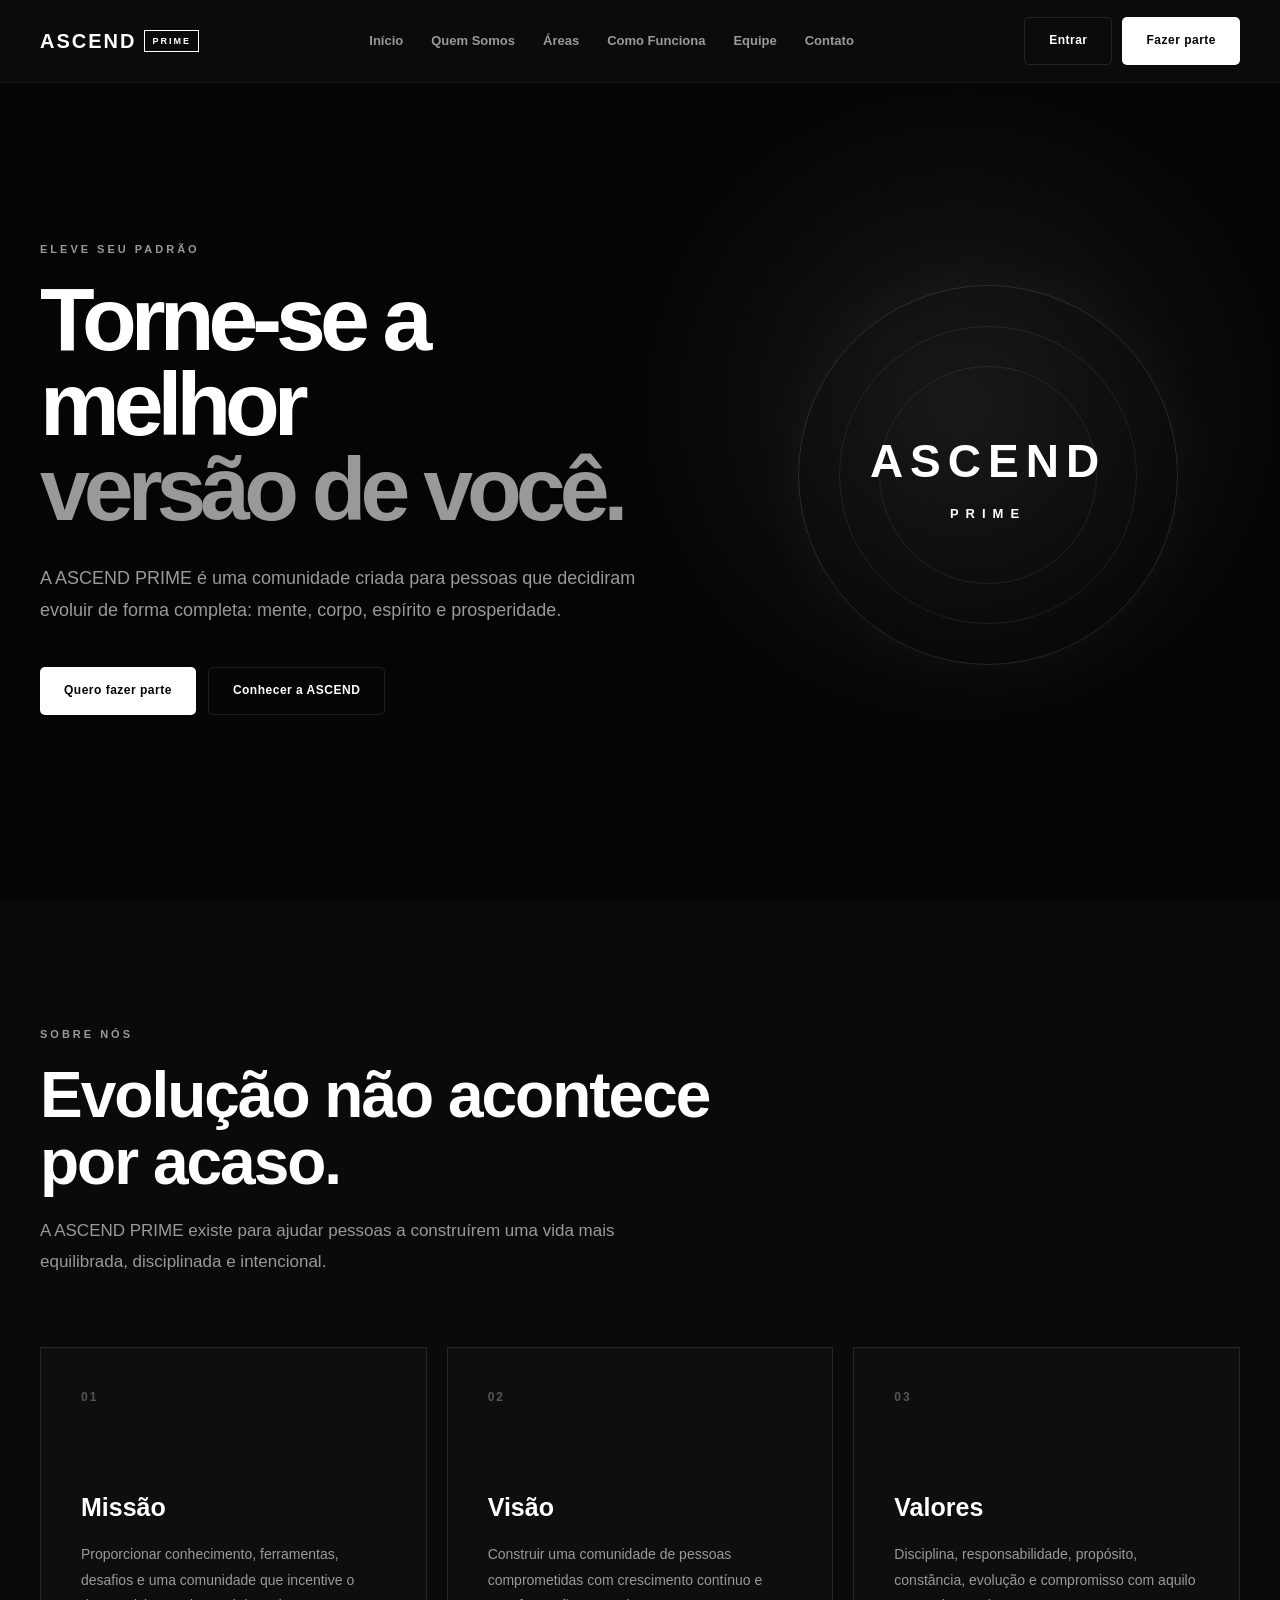
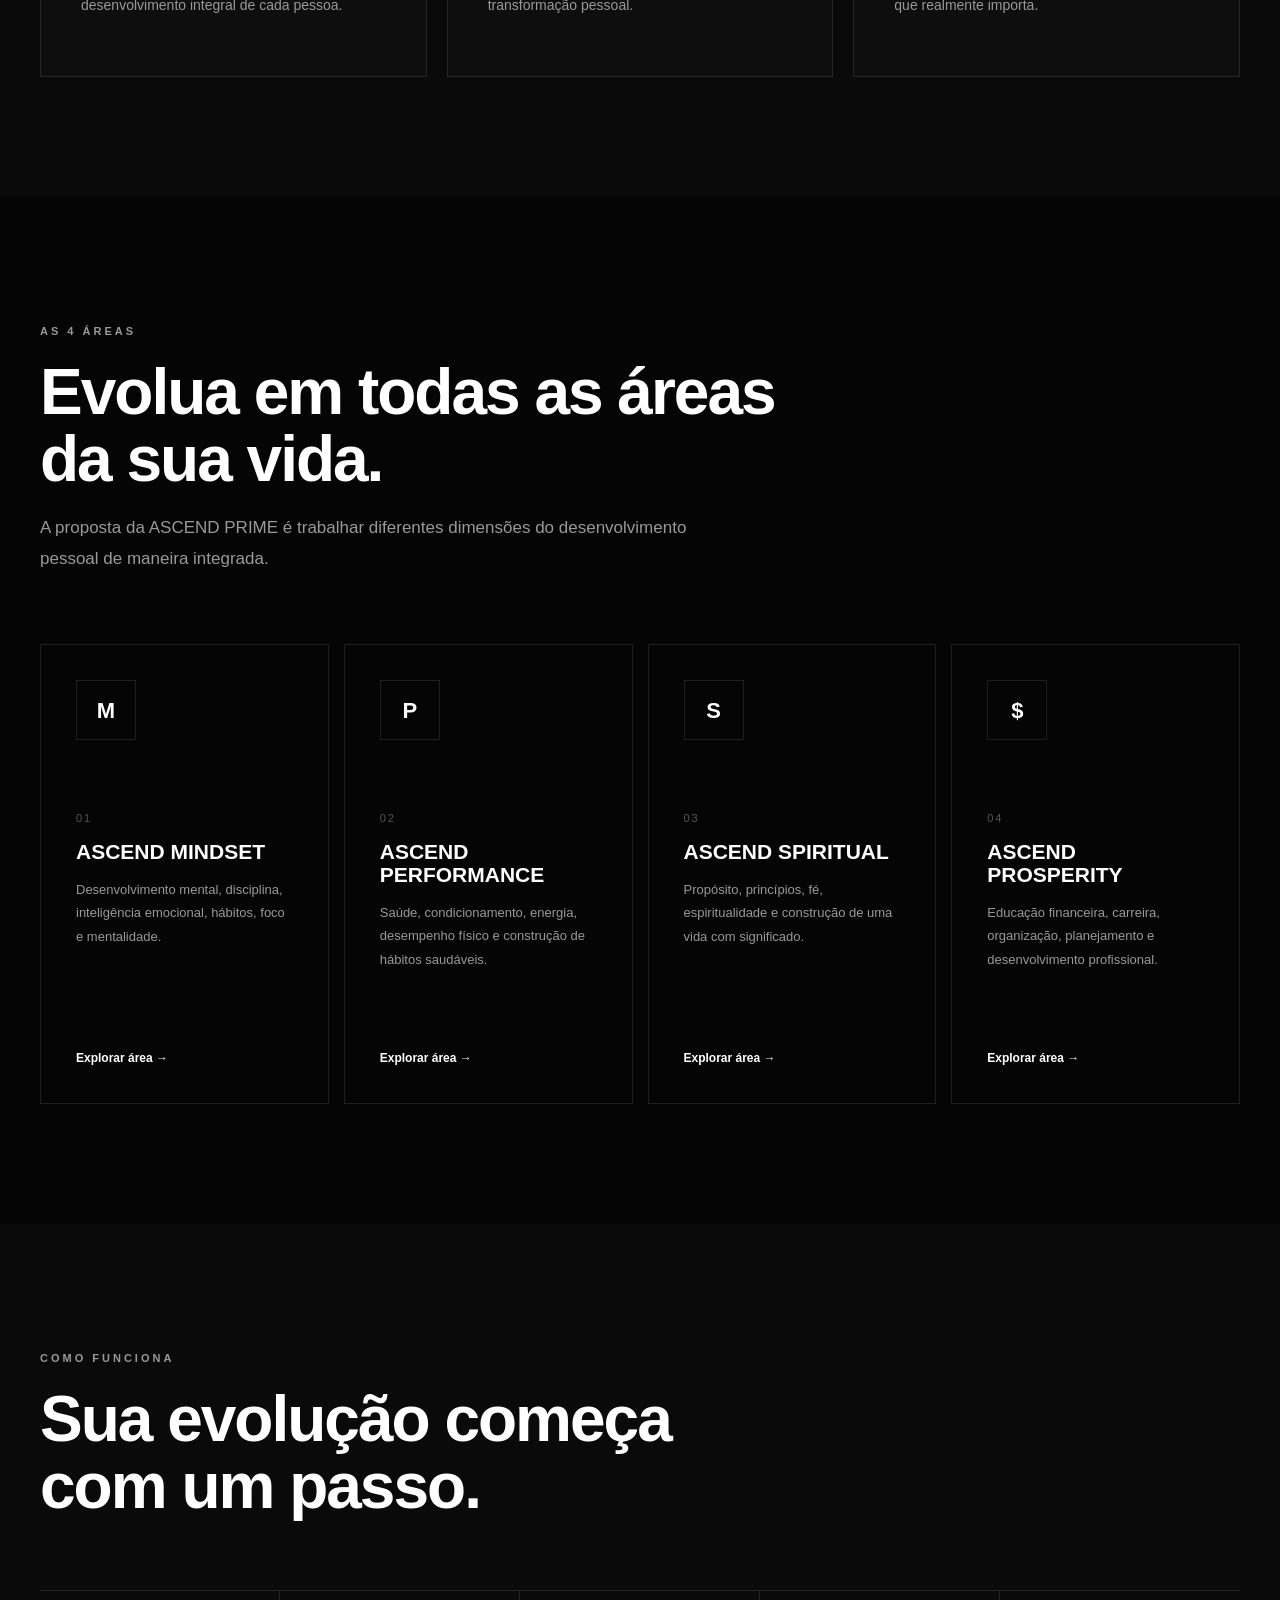
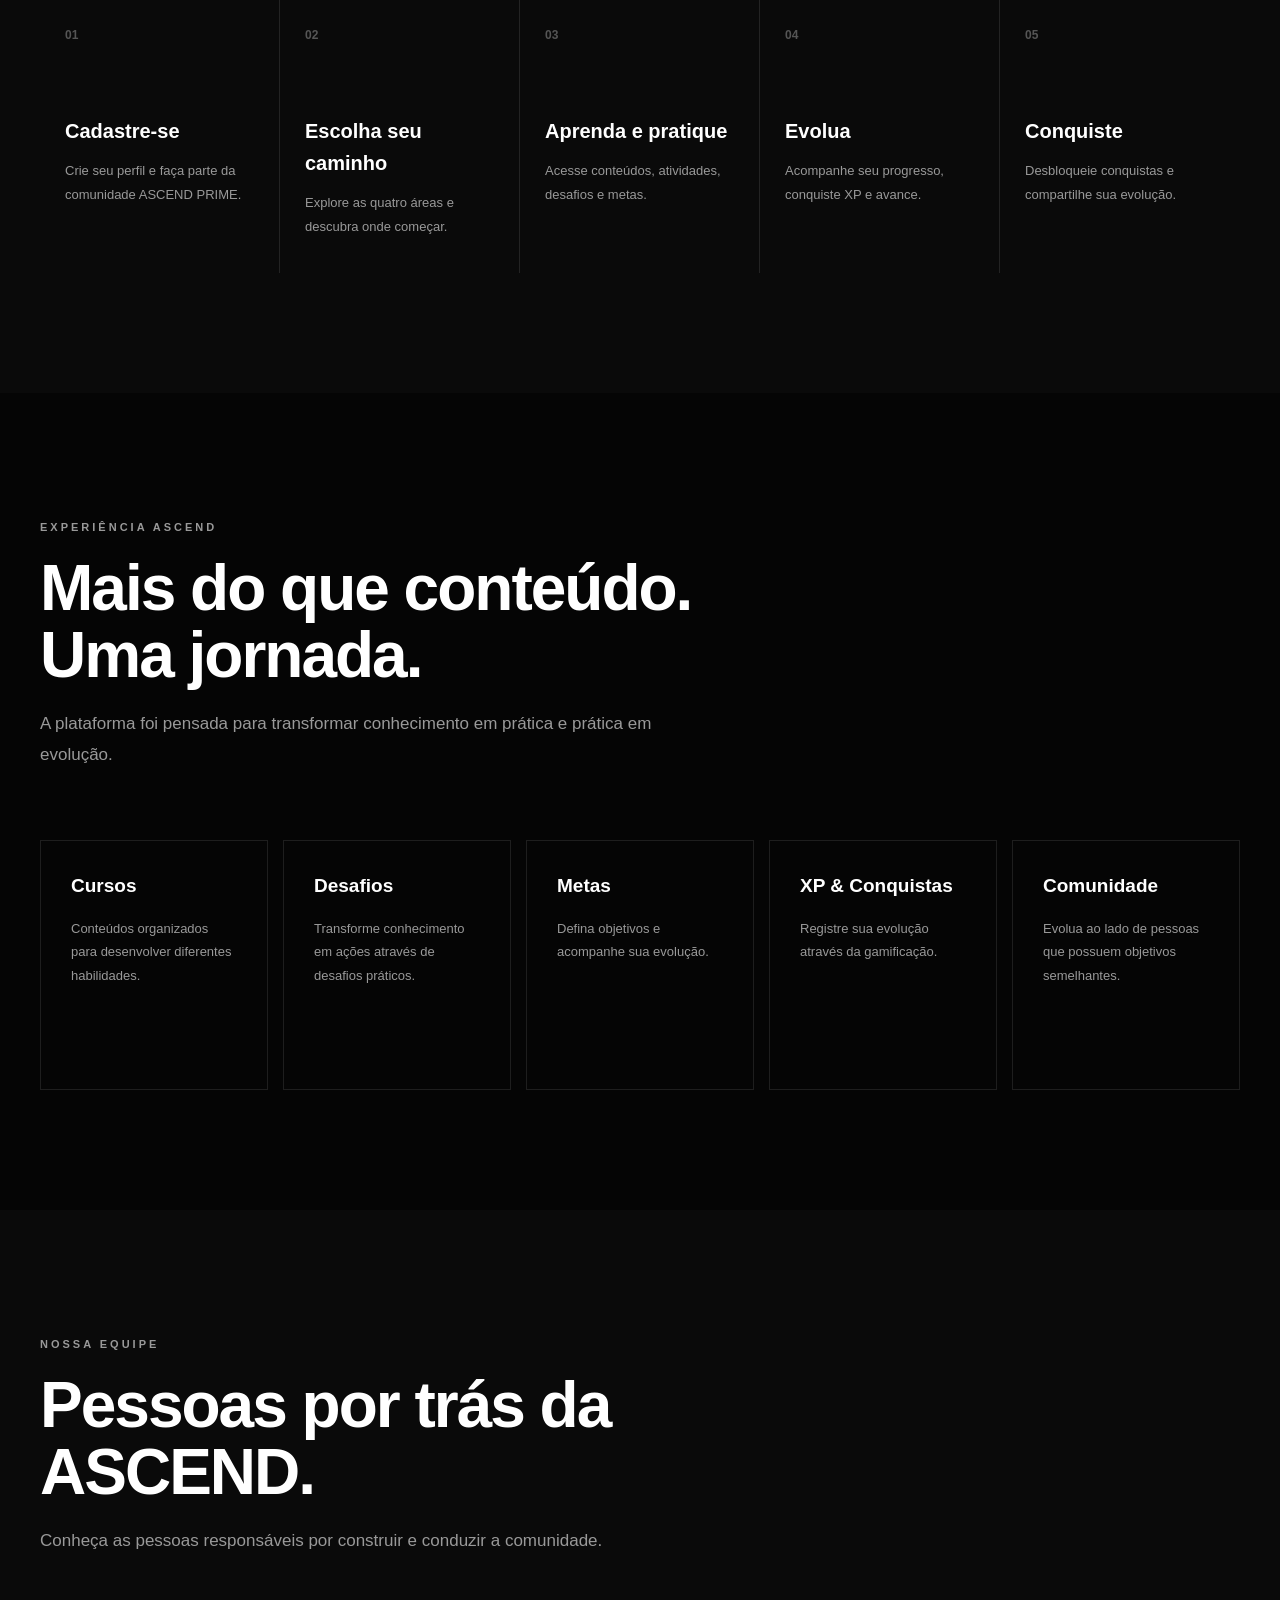
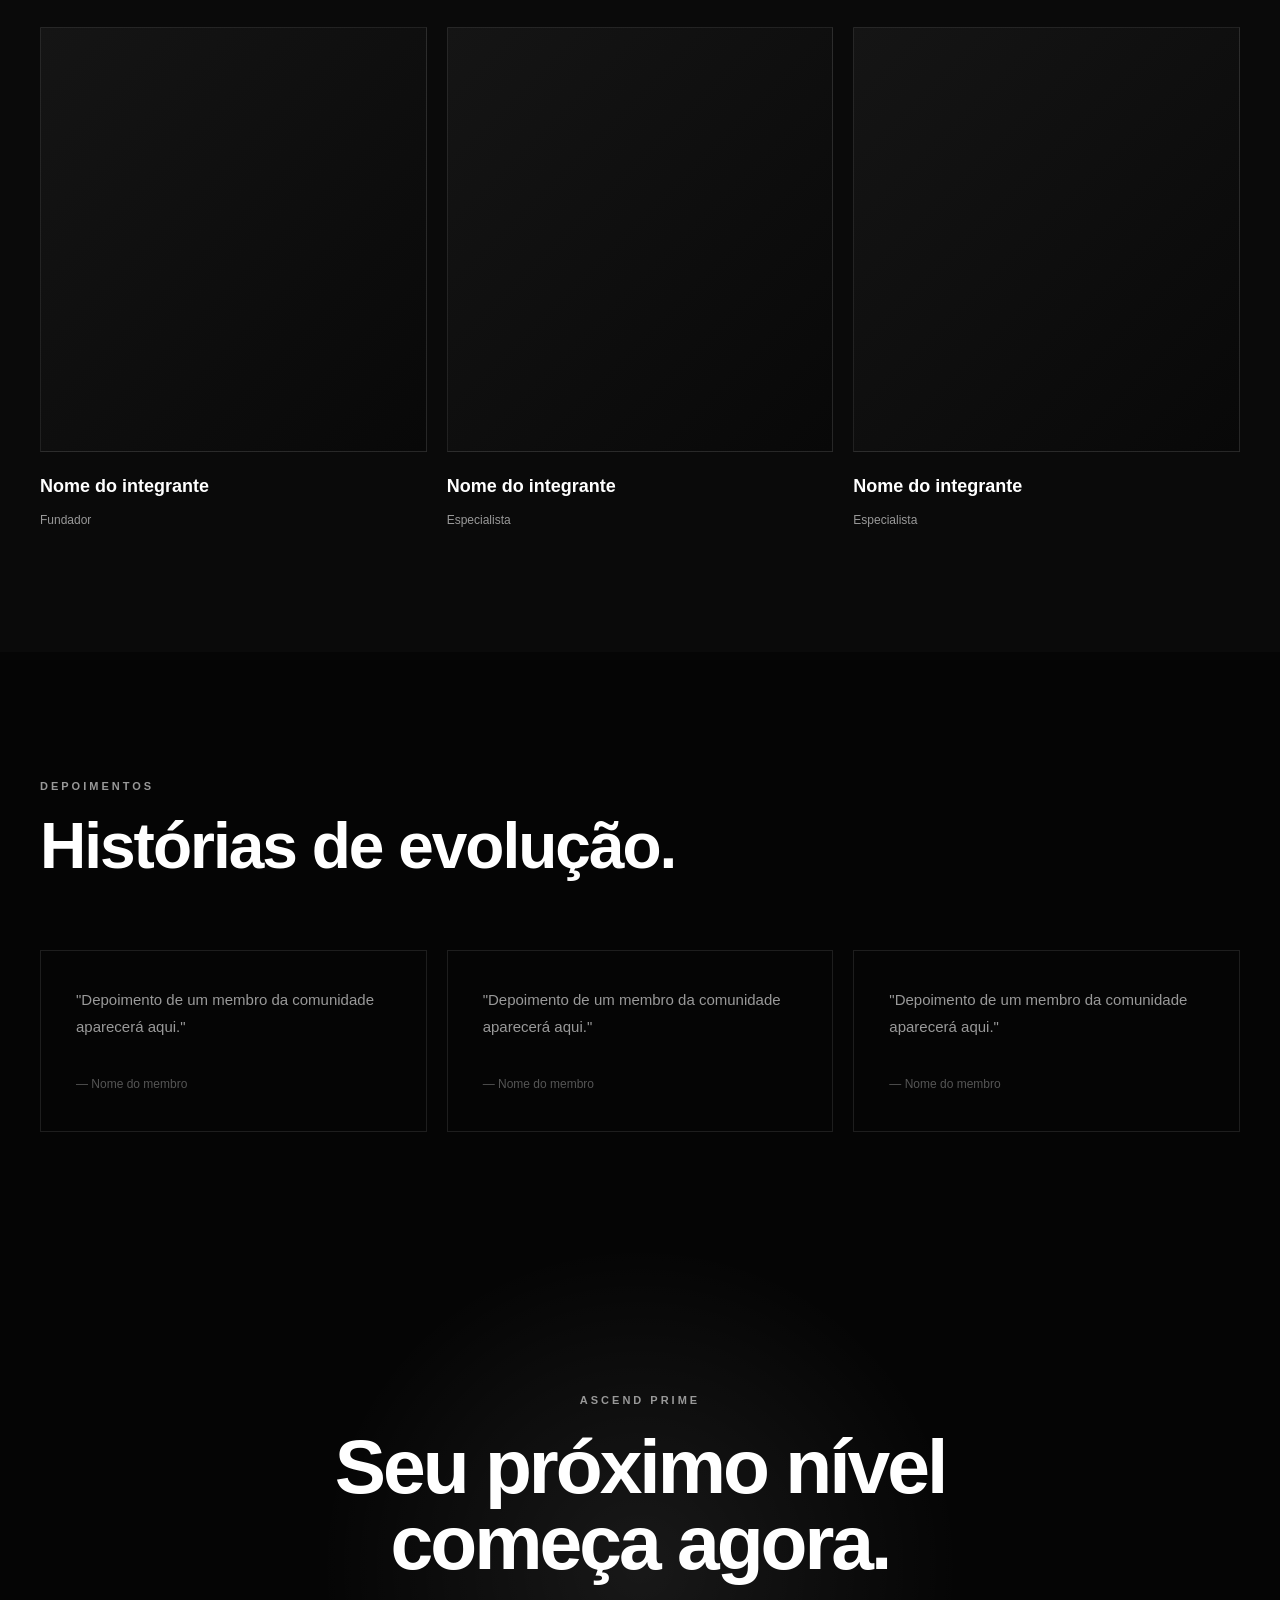
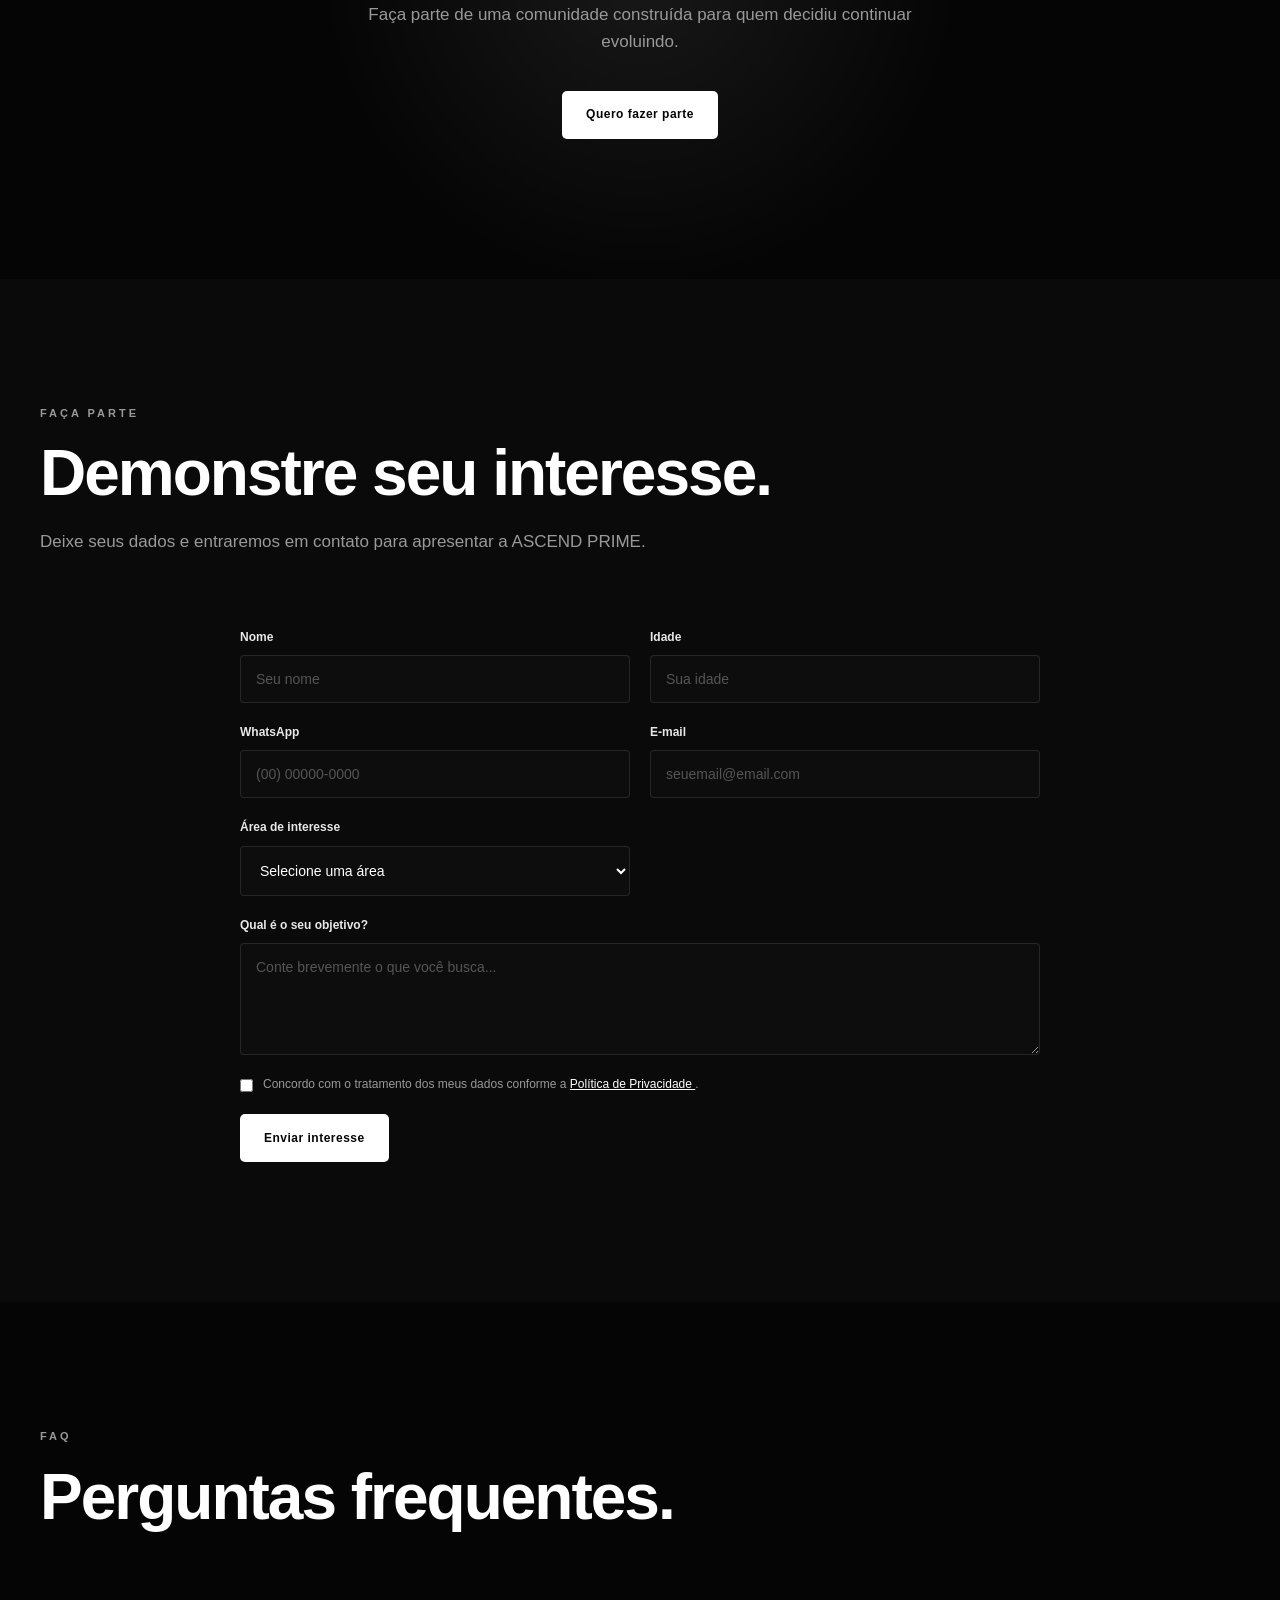
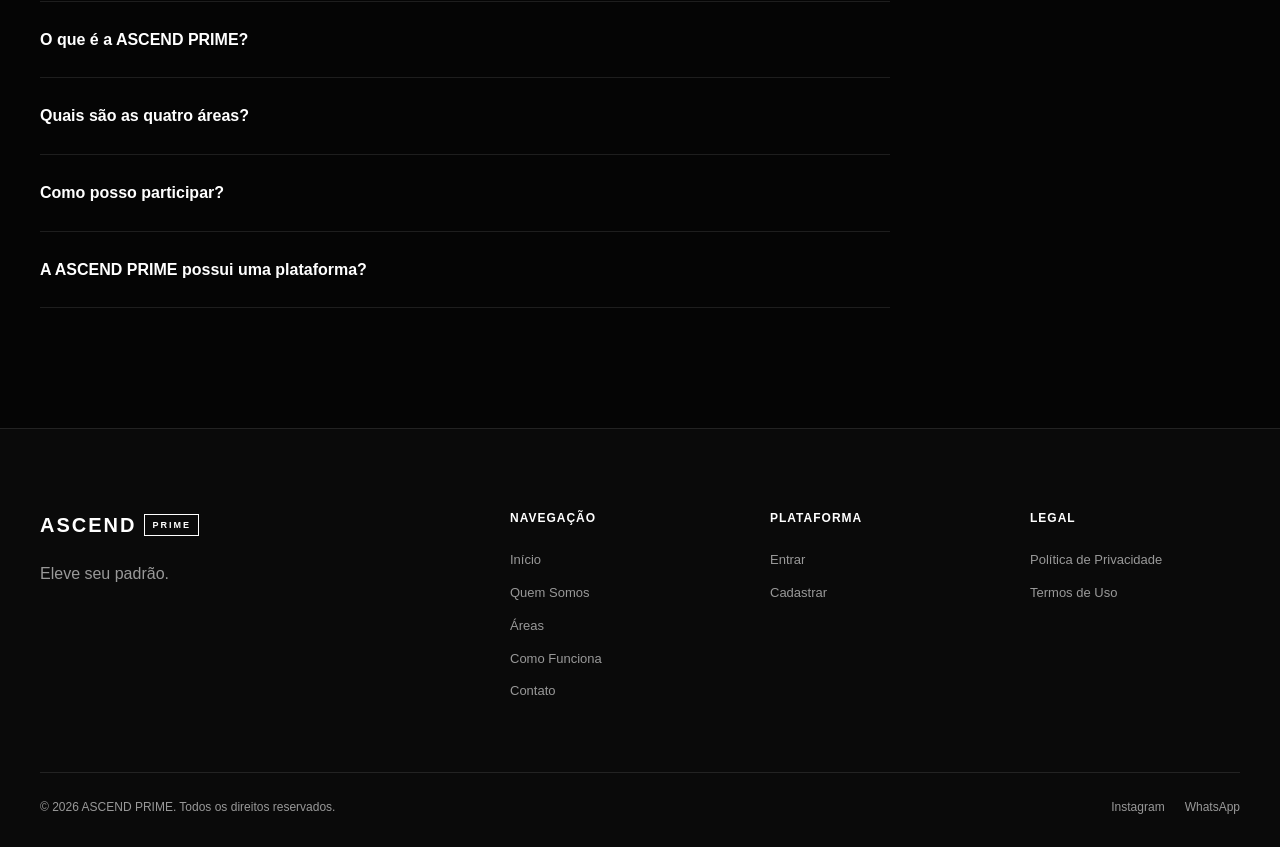
==== commit f9ce940b: "feat: estrutura inicial do site e estilos do Ascend Prime" ====
--- a/index.html
+++ b/index.html
@@ -5,379 +5,1184 @@
     <meta charset="UTF-8">
     <meta name="viewport" content="width=device-width, initial-scale=1.0">
 
-    <title>ASCEND PRIME </title>
+    <title>ASCEND PRIME — Eleve seu padrão</title>
 
     <meta name="description"
-        content="Trading, mentorias, academia e desenvolvimento de alta performance. Bem-vindo à ASCEND PRIME.">
-
-    <link rel="icon" href="assets/logos/favicon.ico">
-<!-- CSS Global -->
-<link rel="stylesheet" href="assets/css/global/variables.css">
-<link rel="stylesheet" href="assets/css/global/reset.css">
-<link rel="stylesheet" href="assets/css/global/utilities.css">
-<link rel="stylesheet" href="assets/css/global/components.css">
-<link rel="stylesheet" href="assets/css/global/animations.css">
-<link rel="stylesheet" href="assets/css/global/responsive.css">
-
-<!-- CSS da Página -->
-<link rel="stylesheet" href="assets/css/pages/index.css">
+        content="ASCEND PRIME — Uma comunidade de desenvolvimento pessoal focada em evolução mental, física, espiritual e financeira.">
+
+    <meta name="keywords"
+        content="Ascend Prime, desenvolvimento pessoal, mindset, performance, espiritualidade, prosperidade">
+
+    <meta name="author" content="ASCEND PRIME">
+
+    <meta name="theme-color" content="#000000">
+
+    <!-- Favicon -->
+    <link rel="icon" href="assets/images/logo/favicon.png">
+
+    <!-- CSS -->
+    <link rel="stylesheet" href="css/global.css">
+    <link rel="stylesheet" href="css/components.css">
+    <link rel="stylesheet" href="css/home.css">
+    <link rel="stylesheet" href="css/responsive.css">
 </head>
 
 <body>
 
-    <!-- ================= NAVBAR ================= -->
-
-    <header class="header">
+    <!-- =====================================================
+         HEADER
+    ====================================================== -->
+
+    <header class="header" id="header">
+
+        <div class="container header-container">
+
+            <a href="index.html" class="logo">
+                <span class="logo-main">ASCEND</span>
+                <span class="logo-sub">PRIME</span>
+            </a>
+
+            <nav class="main-navigation" aria-label="Navegação principal">
+
+                <a href="#inicio">Início</a>
+                <a href="#sobre">Quem Somos</a>
+                <a href="#areas">Áreas</a>
+                <a href="#como-funciona">Como Funciona</a>
+                <a href="#equipe">Equipe</a>
+                <a href="#contato">Contato</a>
+
+            </nav>
+
+            <div class="header-actions">
+
+                <a href="pages/login.html" class="btn btn-outline">
+                    Entrar
+                </a>
+
+                <a href="pages/cadastro.html" class="btn btn-primary">
+                    Fazer parte
+                </a>
+
+            </div>
+
+            <button class="menu-toggle"
+                id="menu-toggle"
+                aria-label="Abrir menu">
+
+                <span></span>
+                <span></span>
+                <span></span>
+
+            </button>
+
+        </div>
+
+    </header>
+
+
+    <main>
+
+        <!-- =====================================================
+             HERO
+        ====================================================== -->
+
+        <section class="hero" id="inicio">
+
+            <div class="container hero-container">
+
+                <div class="hero-content">
+
+                    <span class="section-tag">
+                        ELEVE SEU PADRÃO
+                    </span>
+
+                    <h1>
+                        Torne-se a melhor
+                        <span>versão de você.</span>
+                    </h1>
+
+                    <p>
+                        A ASCEND PRIME é uma comunidade criada para
+                        pessoas que decidiram evoluir de forma completa:
+                        mente, corpo, espírito e prosperidade.
+                    </p>
+
+                    <div class="hero-actions">
+
+                        <a href="#contato" class="btn btn-primary">
+                            Quero fazer parte
+                        </a>
+
+                        <a href="#sobre" class="btn btn-outline">
+                            Conhecer a ASCEND
+                        </a>
+
+                    </div>
+
+                </div>
+
+                <div class="hero-visual">
+
+                    <div class="hero-decoration"></div>
+
+                    <div class="hero-logo">
+                        ASCEND
+                        <span>PRIME</span>
+                    </div>
+
+                </div>
+
+            </div>
+
+        </section>
+
+
+        <!-- =====================================================
+             SOBRE
+        ====================================================== -->
+
+        <section class="about section" id="sobre">
+
+            <div class="container">
+
+                <div class="section-header">
+
+                    <span class="section-tag">
+                        SOBRE NÓS
+                    </span>
+
+                    <h2>
+                        Evolução não acontece por acaso.
+                    </h2>
+
+                    <p>
+                        A ASCEND PRIME existe para ajudar pessoas a
+                        construírem uma vida mais equilibrada,
+                        disciplinada e intencional.
+                    </p>
+
+                </div>
+
+
+                <div class="about-grid">
+
+                    <article class="about-card">
+
+                        <span class="card-number">01</span>
+
+                        <h3>Missão</h3>
+
+                        <p>
+                            Proporcionar conhecimento, ferramentas,
+                            desafios e uma comunidade que incentive
+                            o desenvolvimento integral de cada pessoa.
+                        </p>
+
+                    </article>
+
+
+                    <article class="about-card">
+
+                        <span class="card-number">02</span>
+
+                        <h3>Visão</h3>
+
+                        <p>
+                            Construir uma comunidade de pessoas
+                            comprometidas com crescimento contínuo
+                            e transformação pessoal.
+                        </p>
+
+                    </article>
+
+
+                    <article class="about-card">
+
+                        <span class="card-number">03</span>
+
+                        <h3>Valores</h3>
+
+                        <p>
+                            Disciplina, responsabilidade, propósito,
+                            constância, evolução e compromisso com
+                            aquilo que realmente importa.
+                        </p>
+
+                    </article>
+
+                </div>
+
+            </div>
+
+        </section>
+
+
+        <!-- =====================================================
+             4 ÁREAS
+        ====================================================== -->
+
+        <section class="areas section" id="areas">
+
+            <div class="container">
+
+                <div class="section-header">
+
+                    <span class="section-tag">
+                        AS 4 ÁREAS
+                    </span>
+
+                    <h2>
+                        Evolua em todas as áreas da sua vida.
+                    </h2>
+
+                    <p>
+                        A proposta da ASCEND PRIME é trabalhar
+                        diferentes dimensões do desenvolvimento
+                        pessoal de maneira integrada.
+                    </p>
+
+                </div>
+
+
+                <div class="areas-grid">
+
+                    <!-- MINDSET -->
+
+                    <article class="area-card area-mindset">
+
+                        <div class="area-icon">
+                            M
+                        </div>
+
+                        <span class="area-number">
+                            01
+                        </span>
+
+                        <h3>
+                            ASCEND MINDSET
+                        </h3>
+
+                        <p>
+                            Desenvolvimento mental, disciplina,
+                            inteligência emocional, hábitos,
+                            foco e mentalidade.
+                        </p>
+
+                        <a href="pages/areas/mindset.html">
+                            Explorar área →
+                        </a>
+
+                    </article>
+
+
+                    <!-- PERFORMANCE -->
+
+                    <article class="area-card area-performance">
+
+                        <div class="area-icon">
+                            P
+                        </div>
+
+                        <span class="area-number">
+                            02
+                        </span>
+
+                        <h3>
+                            ASCEND PERFORMANCE
+                        </h3>
+
+                        <p>
+                            Saúde, condicionamento, energia,
+                            desempenho físico e construção
+                            de hábitos saudáveis.
+                        </p>
+
+                        <a href="pages/areas/performance.html">
+                            Explorar área →
+                        </a>
+
+                    </article>
+
+
+                    <!-- SPIRITUAL -->
+
+                    <article class="area-card area-spiritual">
+
+                        <div class="area-icon">
+                            S
+                        </div>
+
+                        <span class="area-number">
+                            03
+                        </span>
+
+                        <h3>
+                            ASCEND SPIRITUAL
+                        </h3>
+
+                        <p>
+                            Propósito, princípios, fé,
+                            espiritualidade e construção
+                            de uma vida com significado.
+                        </p>
+
+                        <a href="pages/areas/spiritual.html">
+                            Explorar área →
+                        </a>
+
+                    </article>
+
+
+                    <!-- PROSPERITY -->
+
+                    <article class="area-card area-prosperity">
+
+                        <div class="area-icon">
+                            $
+                        </div>
+
+                        <span class="area-number">
+                            04
+                        </span>
+
+                        <h3>
+                            ASCEND PROSPERITY
+                        </h3>
+
+                        <p>
+                            Educação financeira, carreira,
+                            organização, planejamento e
+                            desenvolvimento profissional.
+                        </p>
+
+                        <a href="pages/areas/prosperity.html">
+                            Explorar área →
+                        </a>
+
+                    </article>
+
+                </div>
+
+            </div>
+
+        </section>
+
+
+        <!-- =====================================================
+             COMO FUNCIONA
+        ====================================================== -->
+
+        <section class="how-it-works section" id="como-funciona">
+
+            <div class="container">
+
+                <div class="section-header">
+
+                    <span class="section-tag">
+                        COMO FUNCIONA
+                    </span>
+
+                    <h2>
+                        Sua evolução começa com um passo.
+                    </h2>
+
+                </div>
+
+
+                <div class="steps">
+
+                    <article class="step">
+
+                        <span class="step-number">
+                            01
+                        </span>
+
+                        <h3>
+                            Cadastre-se
+                        </h3>
+
+                        <p>
+                            Crie seu perfil e faça parte
+                            da comunidade ASCEND PRIME.
+                        </p>
+
+                    </article>
+
+
+                    <article class="step">
+
+                        <span class="step-number">
+                            02
+                        </span>
+
+                        <h3>
+                            Escolha seu caminho
+                        </h3>
+
+                        <p>
+                            Explore as quatro áreas e
+                            descubra onde começar.
+                        </p>
+
+                    </article>
+
+
+                    <article class="step">
+
+                        <span class="step-number">
+                            03
+                        </span>
+
+                        <h3>
+                            Aprenda e pratique
+                        </h3>
+
+                        <p>
+                            Acesse conteúdos, atividades,
+                            desafios e metas.
+                        </p>
+
+                    </article>
+
+
+                    <article class="step">
+
+                        <span class="step-number">
+                            04
+                        </span>
+
+                        <h3>
+                            Evolua
+                        </h3>
+
+                        <p>
+                            Acompanhe seu progresso,
+                            conquiste XP e avance.
+                        </p>
+
+                    </article>
+
+
+                    <article class="step">
+
+                        <span class="step-number">
+                            05
+                        </span>
+
+                        <h3>
+                            Conquiste
+                        </h3>
+
+                        <p>
+                            Desbloqueie conquistas e
+                            compartilhe sua evolução.
+                        </p>
+
+                    </article>
+
+                </div>
+
+            </div>
+
+        </section>
+
+
+        <!-- =====================================================
+             EXPERIÊNCIA
+        ====================================================== -->
+
+        <section class="experience section">
+
+            <div class="container">
+
+                <div class="section-header">
+
+                    <span class="section-tag">
+                        EXPERIÊNCIA ASCEND
+                    </span>
+
+                    <h2>
+                        Mais do que conteúdo.
+                        Uma jornada.
+                    </h2>
+
+                    <p>
+                        A plataforma foi pensada para transformar
+                        conhecimento em prática e prática em evolução.
+                    </p>
+
+                </div>
+
+
+                <div class="experience-grid">
+
+                    <article class="experience-card">
+                        <h3>Cursos</h3>
+                        <p>
+                            Conteúdos organizados para desenvolver
+                            diferentes habilidades.
+                        </p>
+                    </article>
+
+
+                    <article class="experience-card">
+                        <h3>Desafios</h3>
+                        <p>
+                            Transforme conhecimento em ações
+                            através de desafios práticos.
+                        </p>
+                    </article>
+
+
+                    <article class="experience-card">
+                        <h3>Metas</h3>
+                        <p>
+                            Defina objetivos e acompanhe sua evolução.
+                        </p>
+                    </article>
+
+
+                    <article class="experience-card">
+                        <h3>XP & Conquistas</h3>
+                        <p>
+                            Registre sua evolução através
+                            da gamificação.
+                        </p>
+                    </article>
+
+
+                    <article class="experience-card">
+                        <h3>Comunidade</h3>
+                        <p>
+                            Evolua ao lado de pessoas que
+                            possuem objetivos semelhantes.
+                        </p>
+                    </article>
+
+                </div>
+
+            </div>
+
+        </section>
+
+
+        <!-- =====================================================
+             EQUIPE
+        ====================================================== -->
+
+        <section class="team section" id="equipe">
+
+            <div class="container">
+
+                <div class="section-header">
+
+                    <span class="section-tag">
+                        NOSSA EQUIPE
+                    </span>
+
+                    <h2>
+                        Pessoas por trás da ASCEND.
+                    </h2>
+
+                    <p>
+                        Conheça as pessoas responsáveis por
+                        construir e conduzir a comunidade.
+                    </p>
+
+                </div>
+
+
+                <div class="team-grid">
+
+                    <article class="team-card">
+
+                        <div class="team-photo">
+                            <!-- Foto futuramente -->
+                        </div>
+
+                        <div class="team-info">
+
+                            <h3>
+                                Nome do integrante
+                            </h3>
+
+                            <span>
+                                Fundador
+                            </span>
+
+                        </div>
+
+                    </article>
+
+
+                    <article class="team-card">
+
+                        <div class="team-photo">
+                            <!-- Foto futuramente -->
+                        </div>
+
+                        <div class="team-info">
+
+                            <h3>
+                                Nome do integrante
+                            </h3>
+
+                            <span>
+                                Especialista
+                            </span>
+
+                        </div>
+
+                    </article>
+
+
+                    <article class="team-card">
+
+                        <div class="team-photo">
+                            <!-- Foto futuramente -->
+                        </div>
+
+                        <div class="team-info">
+
+                            <h3>
+                                Nome do integrante
+                            </h3>
+
+                            <span>
+                                Especialista
+                            </span>
+
+                        </div>
+
+                    </article>
+
+                </div>
+
+            </div>
+
+        </section>
+
+
+        <!-- =====================================================
+             DEPOIMENTOS
+        ====================================================== -->
+
+        <section class="testimonials section">
+
+            <div class="container">
+
+                <div class="section-header">
+
+                    <span class="section-tag">
+                        DEPOIMENTOS
+                    </span>
+
+                    <h2>
+                        Histórias de evolução.
+                    </h2>
+
+                </div>
+
+
+                <div class="testimonials-grid">
+
+                    <article class="testimonial-card">
+
+                        <p>
+                            "Depoimento de um membro da
+                            comunidade aparecerá aqui."
+                        </p>
+
+                        <span>
+                            — Nome do membro
+                        </span>
+
+                    </article>
+
+
+                    <article class="testimonial-card">
+
+                        <p>
+                            "Depoimento de um membro da
+                            comunidade aparecerá aqui."
+                        </p>
+
+                        <span>
+                            — Nome do membro
+                        </span>
+
+                    </article>
+
+
+                    <article class="testimonial-card">
+
+                        <p>
+                            "Depoimento de um membro da
+                            comunidade aparecerá aqui."
+                        </p>
+
+                        <span>
+                            — Nome do membro
+                        </span>
+
+                    </article>
+
+                </div>
+
+            </div>
+
+        </section>
+
+
+        <!-- =====================================================
+             CTA
+        ====================================================== -->
+
+        <section class="cta">
+
+            <div class="container cta-container">
+
+                <span class="section-tag">
+                    ASCEND PRIME
+                </span>
+
+                <h2>
+                    Seu próximo nível começa agora.
+                </h2>
+
+                <p>
+                    Faça parte de uma comunidade construída
+                    para quem decidiu continuar evoluindo.
+                </p>
+
+                <a href="pages/cadastro.html" class="btn btn-primary">
+                    Quero fazer parte
+                </a>
+
+            </div>
+
+        </section>
+
+
+        <!-- =====================================================
+             FORMULÁRIO DE INTERESSE
+        ====================================================== -->
+
+        <section class="contact section" id="contato">
+
+            <div class="container">
+
+                <div class="section-header">
+
+                    <span class="section-tag">
+                        FAÇA PARTE
+                    </span>
+
+                    <h2>
+                        Demonstre seu interesse.
+                    </h2>
+
+                    <p>
+                        Deixe seus dados e entraremos em contato
+                        para apresentar a ASCEND PRIME.
+                    </p>
+
+                </div>
+
+
+                <form
+                    class="interest-form"
+                    id="interest-form"
+                    method="POST"
+                    action="/api/interessados"
+                    autocomplete="on"
+                >
+
+                    <div class="form-group">
+
+                        <label for="nome">
+                            Nome
+                        </label>
+
+                        <input
+                            type="text"
+                            id="nome"
+                            name="nome"
+                            placeholder="Seu nome"
+                            required
+                        >
+
+                    </div>
+
+
+                    <div class="form-group">
+
+                        <label for="idade">
+                            Idade
+                        </label>
+
+                        <input
+                            type="number"
+                            id="idade"
+                            name="idade"
+                            placeholder="Sua idade"
+                            min="1"
+                            max="120"
+                            required
+                        >
+
+                    </div>
+
+
+                    <div class="form-group">
+
+                        <label for="whatsapp">
+                            WhatsApp
+                        </label>
+
+                        <input
+                            type="tel"
+                            id="whatsapp"
+                            name="whatsapp"
+                            placeholder="(00) 00000-0000"
+                            required
+                        >
+
+                    </div>
+
+
+                    <div class="form-group">
+
+                        <label for="email">
+                            E-mail
+                        </label>
+
+                        <input
+                            type="email"
+                            id="email"
+                            name="email"
+                            placeholder="seuemail@email.com"
+                            required
+                        >
+
+                    </div>
+
+
+                    <div class="form-group">
+
+                        <label for="area">
+                            Área de interesse
+                        </label>
+
+                        <select
+                            id="area"
+                            name="area_interesse"
+                            required
+                        >
+
+                            <option value="">
+                                Selecione uma área
+                            </option>
+
+                            <option value="mindset">
+                                ASCEND Mindset
+                            </option>
+
+                            <option value="performance">
+                                ASCEND Performance
+                            </option>
+
+                            <option value="spiritual">
+                                ASCEND Spiritual
+                            </option>
+
+                            <option value="prosperity">
+                                ASCEND Prosperity
+                            </option>
+
+                            <option value="todas">
+                                Quero conhecer todas
+                            </option>
+
+                        </select>
+
+                    </div>
+
+
+                    <div class="form-group">
+
+                        <label for="objetivo">
+                            Qual é o seu objetivo?
+                        </label>
+
+                        <textarea
+                            id="objetivo"
+                            name="objetivo"
+                            rows="5"
+                            placeholder="Conte brevemente o que você busca..."
+                            required
+                        ></textarea>
+
+                    </div>
+
+
+                    <div class="form-consent">
+
+                        <input
+                            type="checkbox"
+                            id="lgpd"
+                            name="lgpd"
+                            value="true"
+                            required
+                        >
+
+                        <label for="lgpd">
+
+                            Concordo com o tratamento dos meus
+                            dados conforme a
+                            <a href="pages/politica-privacidade.html">
+                                Política de Privacidade
+                            </a>.
+
+                        </label>
+
+                    </div>
+
+
+                    <button
+                        type="submit"
+                        class="btn btn-primary"
+                    >
+                        Enviar interesse
+                    </button>
+
+                    <div
+                        class="form-message"
+                        id="form-message"
+                        aria-live="polite"
+                    ></div>
+
+                </form>
+
+            </div>
+
+        </section>
+
+
+        <!-- =====================================================
+             FAQ
+        ====================================================== -->
+
+        <section class="faq section">
+
+            <div class="container">
+
+                <div class="section-header">
+
+                    <span class="section-tag">
+                        FAQ
+                    </span>
+
+                    <h2>
+                        Perguntas frequentes.
+                    </h2>
+
+                </div>
+
+
+                <div class="faq-list">
+
+                    <details class="faq-item">
+
+                        <summary>
+                            O que é a ASCEND PRIME?
+                        </summary>
+
+                        <p>
+                            A ASCEND PRIME é uma comunidade de
+                            desenvolvimento pessoal organizada
+                            em quatro áreas de evolução.
+                        </p>
+
+                    </details>
+
+
+                    <details class="faq-item">
+
+                        <summary>
+                            Quais são as quatro áreas?
+                        </summary>
+
+                        <p>
+                            Mindset, Performance, Spiritual
+                            e Prosperity.
+                        </p>
+
+                    </details>
+
+
+                    <details class="faq-item">
+
+                        <summary>
+                            Como posso participar?
+                        </summary>
+
+                        <p>
+                            Você pode demonstrar interesse através
+                            do formulário ou realizar seu cadastro
+                            quando a plataforma estiver disponível.
+                        </p>
+
+                    </details>
+
+
+                    <details class="faq-item">
+
+                        <summary>
+                            A ASCEND PRIME possui uma plataforma?
+                        </summary>
+
+                        <p>
+                            A plataforma está sendo desenvolvida
+                            para reunir conteúdos, desafios,
+                            metas, progresso, gamificação
+                            e comunidade.
+                        </p>
+
+                    </details>
+
+                </div>
+
+            </div>
+
+        </section>
+
+    </main>
+
+
+    <!-- =====================================================
+         FOOTER
+    ====================================================== -->
+
+    <footer class="footer">
 
         <div class="container">
 
-            <a href="index.html" class="logo">
-                ASCEND
-                <span>PRIME</span>
-            </a>
-
-            <nav class="menu">
-
-                <a href="index.html">Início</a>
-                <a href="sobre.html">Sobre</a>
-                <a href="servicos.html">Serviços</a>
-                <a href="contato.html">Contato</a>
-
-            </nav>
+            <div class="footer-grid">
+
+                <div class="footer-brand">
+
+                    <a href="index.html" class="logo">
+                        <span class="logo-main">ASCEND</span>
+                        <span class="logo-sub">PRIME</span>
+                    </a>
+
+                    <p>
+                        Eleve seu padrão.
+                    </p>
+
+                </div>
+
+
+                <div class="footer-column">
+
+                    <h3>
+                        Navegação
+                    </h3>
+
+                    <a href="#inicio">
+                        Início
+                    </a>
+
+                    <a href="#sobre">
+                        Quem Somos
+                    </a>
+
+                    <a href="#areas">
+                        Áreas
+                    </a>
+
+                    <a href="#como-funciona">
+                        Como Funciona
+                    </a>
+
+                    <a href="#contato">
+                        Contato
+                    </a>
+
+                </div>
+
+
+                <div class="footer-column">
+
+                    <h3>
+                        Plataforma
+                    </h3>
+
+                    <a href="pages/login.html">
+                        Entrar
+                    </a>
+
+                    <a href="pages/cadastro.html">
+                        Cadastrar
+                    </a>
+
+                </div>
+
+
+                <div class="footer-column">
+
+                    <h3>
+                        Legal
+                    </h3>
+
+                    <a href="pages/politica-privacidade.html">
+                        Política de Privacidade
+                    </a>
+
+                    <a href="pages/termos.html">
+                        Termos de Uso
+                    </a>
+
+                </div>
+
+            </div>
+
+
+            <div class="footer-bottom">
+
+                <p>
+                    © 2026 ASCEND PRIME. Todos os direitos reservados.
+                </p>
+
+                <div class="footer-social">
+
+                    <a href="#" aria-label="Instagram">
+                        Instagram
+                    </a>
+
+                    <a href="#" aria-label="WhatsApp">
+                        WhatsApp
+                    </a>
+
+                </div>
+
+            </div>
 
         </div>
 
-    </header>
-
-    <!-- ================= HERO ================= -->
-
-    <main>
-
-        <section class="hero">
-
-            <div class="container hero-content">
-
-                <span class="tag">
-                    ALTA PERFORMANCE • LIBERDADE • EVOLUÇÃO
-                </span>
-
-                <h1>
-                    Sua evolução começa
-                    <span>aqui.</span>
-                </h1>
-
-                <p>
-
-                    A Ascend Prime reúne conhecimento, disciplina e estratégia
-                    para desenvolver pessoas através do Trading,
-                    Mentorias e Academia.
-
-                </p>
-
-                <div class="hero-buttons">
-
-                    <a href="servicos.html" class="btn">
-                        Conhecer Serviços
-                    </a>
-
-                    <a href="sobre.html" class="btn-outline">
-                        Nossa História
-                    </a>
-
-                </div>
-
-            </div>
-
-        </section>
-
-        <!-- ================= APRESENTAÇÃO ================= -->
-
-        <section class="section">
-
-            <div class="container">
-
-                <div class="section-title">
-
-                    <span>QUEM SOMOS</span>
-
-                    <h2>
-                        Muito mais que uma empresa.
-                    </h2>
-
-                </div>
-
-                <p class="center">
-
-                    A ASCEND PRIME nasceu para construir pessoas capazes
-                    de alcançar liberdade financeira, desenvolvimento físico
-                    e crescimento pessoal.
-
-                    Nossa missão é criar um ambiente onde conhecimento,
-                    disciplina e execução caminham juntos.
-
-                </p>
-
-            </div>
-
-        </section>
-
-        <!-- ================= PILARES ================= -->
-
-        <section class="section">
-
-            <div class="container">
-
-                <div class="section-title">
-
-                    <span>NOSSOS PILARES</span>
-
-                    <h2>
-                        A base da nossa filosofia.
-                    </h2>
-
-                </div>
-
-                <div class="grid-3">
-
-                    <article class="card">
-
-                        <h3>Trading</h3>
-
-                        <p>
-
-                            Estratégias profissionais para desenvolver
-                            consistência no mercado financeiro.
-
-                        </p>
-
-                    </article>
-
-                    <article class="card">
-
-                        <h3>Performance</h3>
-
-                        <p>
-
-                            Corpo, mente e disciplina trabalhando
-                            para alcançar resultados reais.
-
-                        </p>
-
-                    </article>
-
-                    <article class="card">
-
-                        <h3>Comunidade</h3>
-
-                        <p>
-
-                            Evoluir ao lado de pessoas que compartilham
-                            os mesmos objetivos.
-
-                        </p>
-
-                    </article>
-
-                </div>
-
-            </div>
-
-        </section>
-
-        <!-- ================= SERVIÇOS ================= -->
-
-        <section class="section">
-
-            <div class="container">
-
-                <div class="section-title">
-
-                    <span>EXPLORE</span>
-
-                    <h2>
-
-                        Escolha seu caminho.
-
-                    </h2>
-
-                </div>
-
-                <div class="grid-3">
-
-                    <a href="trading.html" class="card link-card">
-
-                        <h3>Trading</h3>
-
-                        <p>
-
-                            Estratégias, estudos,
-                            gerenciamento e mercado financeiro.
-
-                        </p>
-
-                        <span>
-                            Acessar →
-                        </span>
-
-                    </a>
-
-                    <a href="mentorias.html" class="card link-card">
-
-                        <h3>Mentorias</h3>
-
-                        <p>
-
-                            Acompanhamento personalizado para acelerar
-                            sua evolução.
-
-                        </p>
-
-                        <span>
-                            Acessar →
-                        </span>
-
-                    </a>
-
-                    <a href="academia.html" class="card link-card">
-
-                        <h3>Academia</h3>
-
-                        <p>
-
-                            Treinos, saúde,
-                            rotina e alta performance física.
-
-                        </p>
-
-                        <span>
-                            Acessar →
-                        </span>
-
-                    </a>
-
-                </div>
-
-            </div>
-
-        </section>
-
-        <!-- ================= DIFERENCIAL ================= -->
-
-        <section class="section">
-
-            <div class="container">
-
-                <div class="section-title">
-
-                    <span>POR QUE A ASCEND?</span>
-
-                    <h2>
-
-                        Evolução em todas as áreas.
-
-                    </h2>
-
-                </div>
-
-                <div class="grid-3">
-
-                    <div class="card">
-
-                        <h3>Disciplina</h3>
-
-                        <p>
-                            Resultados duradouros são construídos diariamente.
-                        </p>
-
-                    </div>
-
-                    <div class="card">
-
-                        <h3>Estratégia</h3>
-
-                        <p>
-                            Decisões inteligentes geram crescimento consistente.
-                        </p>
-
-                    </div>
-
-                    <div class="card">
-
-                        <h3>Liberdade</h3>
-
-                        <p>
-                            Financeira, física e mental.
-                        </p>
-
-                    </div>
-
-                </div>
-
-            </div>
-
-        </section>
-
-        <!-- ================= CTA ================= -->
-
-        <section class="cta">
-
-            <div class="container">
-
-                <h2>
-
-                    Está pronto para subir de nível?
-
-                </h2>
-
-                <p>
-
-                    Conheça nossos programas e faça parte
-                    da comunidade ASCEND PRIME.
-
-                </p>
-
-                <a href="servicos.html" class="btn">
-
-                    Começar Agora
-
-                </a>
-
-            </div>
-
-        </section>
-
-    </main>
-
-    <!-- ================= FOOTER ================= -->
-
-    <footer class="footer">
-
-        <div class="container">
-
-            <h3>ASCEND PRIME</h3>
-
-            <p>
-
-                Evolução • Performance • Liberdade
-
-            </p>
-
-            <small>
-
-                © 2026 ASCEND PRIME. Todos os direitos reservados.
-
-            </small>
-
-        </div>
-
     </footer>
 
-<!-- JavaScript Global -->
-<script src="assets/js/global/main.js"></script>
-
-<!-- JavaScript da Página -->
-<script src="assets/js/pages/index.js
+
+    <!-- =====================================================
+         JAVASCRIPT
+    ====================================================== -->
+
+    <script src="js/config.js"></script>
+    <script src="js/navigation.js"></script>
+    <script src="js/forms.js"></script>
+    <script src="js/main.js"></script>
 
 </body>
 
-</html>+</html>
--- a/css/global.css
+++ b/css/global.css
@@ -0,0 +1,213 @@
+/* =========================================================
+   ASCEND PRIME — GLOBAL
+========================================================= */
+
+:root {
+
+    --black: #050505;
+    --black-soft: #0a0a0a;
+    --dark: #101010;
+    --dark-light: #171717;
+
+    --white: #ffffff;
+    --white-soft: #e8e8e8;
+    --gray: #999999;
+    --gray-dark: #555555;
+
+    --accent: #ffffff;
+    --border: rgba(255, 255, 255, 0.10);
+
+    --container: 1200px;
+
+    --radius-small: 8px;
+    --radius-medium: 16px;
+    --radius-large: 24px;
+
+    --transition: 0.3s ease;
+
+    --font-main: Arial, Helvetica, sans-serif;
+
+}
+
+
+/* =========================================================
+   RESET
+========================================================= */
+
+* {
+    margin: 0;
+    padding: 0;
+    box-sizing: border-box;
+}
+
+
+html {
+    scroll-behavior: smooth;
+}
+
+
+body {
+    background: var(--black);
+    color: var(--white);
+    font-family: var(--font-main);
+    line-height: 1.6;
+    overflow-x: hidden;
+}
+
+
+body,
+button,
+input,
+textarea,
+select {
+    font-family: var(--font-main);
+}
+
+
+img {
+    max-width: 100%;
+    display: block;
+}
+
+
+a {
+    color: inherit;
+    text-decoration: none;
+}
+
+
+button,
+input,
+textarea,
+select {
+    border: none;
+    outline: none;
+}
+
+
+button {
+    cursor: pointer;
+}
+
+
+/* =========================================================
+   CONTAINER
+========================================================= */
+
+.container {
+    width: min(
+        calc(100% - 40px),
+        var(--container)
+    );
+
+    margin-inline: auto;
+}
+
+
+/* =========================================================
+   SECTIONS
+========================================================= */
+
+.section {
+    padding: 120px 0;
+}
+
+
+.section-header {
+    max-width: 760px;
+    margin-bottom: 70px;
+}
+
+
+.section-tag {
+    display: inline-block;
+
+    margin-bottom: 18px;
+
+    color: var(--gray);
+
+    font-size: 11px;
+    font-weight: 700;
+
+    letter-spacing: 3px;
+    text-transform: uppercase;
+}
+
+
+.section-header h2 {
+    margin-bottom: 20px;
+
+    font-size: clamp(
+        36px,
+        5vw,
+        64px
+    );
+
+    line-height: 1.05;
+
+    letter-spacing: -2px;
+}
+
+
+.section-header p {
+    max-width: 650px;
+
+    color: var(--gray);
+
+    font-size: 17px;
+    line-height: 1.8;
+}
+
+
+/* =========================================================
+   TEXT
+========================================================= */
+
+h1,
+h2,
+h3,
+h4,
+h5,
+h6 {
+    font-weight: 700;
+}
+
+
+p {
+    color: var(--gray);
+}
+
+
+/* =========================================================
+   SELECTION
+========================================================= */
+
+::selection {
+    background: var(--white);
+    color: var(--black);
+}
+
+
+/* =========================================================
+   SCROLLBAR
+========================================================= */
+
+::-webkit-scrollbar {
+    width: 8px;
+}
+
+
+::-webkit-scrollbar-track {
+    background: var(--black);
+}
+
+
+::-webkit-scrollbar-thumb {
+    background: #333;
+    border-radius: 20px;
+}
+
+
+::-webkit-scrollbar-thumb:hover {
+    background: #555;
+}
--- a/css/components.css
+++ b/css/components.css
@@ -0,0 +1,448 @@
+/* =========================================================
+   ASCEND PRIME — COMPONENTS
+========================================================= */
+
+
+/* =========================================================
+   HEADER
+========================================================= */
+
+.header {
+    position: fixed;
+
+    top: 0;
+    left: 0;
+
+    width: 100%;
+
+    z-index: 1000;
+
+    background: rgba(5, 5, 5, 0.75);
+
+    border-bottom: 1px solid transparent;
+
+    backdrop-filter: blur(18px);
+
+    transition:
+        background var(--transition),
+        border-color var(--transition);
+}
+
+
+.header.scrolled {
+    background: rgba(5, 5, 5, 0.95);
+    border-color: var(--border);
+}
+
+
+.header-container {
+    min-height: 82px;
+
+    display: flex;
+    align-items: center;
+    justify-content: space-between;
+
+    gap: 30px;
+}
+
+
+/* =========================================================
+   LOGO
+========================================================= */
+
+.logo {
+    display: inline-flex;
+
+    align-items: center;
+
+    gap: 8px;
+
+    flex-shrink: 0;
+}
+
+
+.logo-main {
+    font-size: 20px;
+    font-weight: 900;
+
+    letter-spacing: 2px;
+}
+
+
+.logo-sub {
+    padding: 3px 7px;
+
+    border: 1px solid var(--white);
+
+    font-size: 9px;
+    font-weight: 700;
+
+    letter-spacing: 2px;
+}
+
+
+/* =========================================================
+   NAVIGATION
+========================================================= */
+
+.main-navigation {
+    display: flex;
+    align-items: center;
+
+    gap: 28px;
+}
+
+
+.main-navigation a {
+    position: relative;
+
+    color: var(--gray);
+
+    font-size: 13px;
+    font-weight: 600;
+
+    transition: color var(--transition);
+}
+
+
+.main-navigation a::after {
+    content: "";
+
+    position: absolute;
+
+    left: 0;
+    bottom: -7px;
+
+    width: 0;
+    height: 1px;
+
+    background: var(--white);
+
+    transition: width var(--transition);
+}
+
+
+.main-navigation a:hover,
+.main-navigation a.active {
+    color: var(--white);
+}
+
+
+.main-navigation a:hover::after,
+.main-navigation a.active::after {
+    width: 100%;
+}
+
+
+/* =========================================================
+   HEADER ACTIONS
+========================================================= */
+
+.header-actions {
+    display: flex;
+    align-items: center;
+    gap: 10px;
+}
+
+
+/* =========================================================
+   BUTTONS
+========================================================= */
+
+.btn {
+    min-height: 48px;
+
+    display: inline-flex;
+
+    align-items: center;
+    justify-content: center;
+
+    padding: 0 24px;
+
+    border-radius: 5px;
+
+    font-size: 12px;
+    font-weight: 700;
+
+    letter-spacing: 0.5px;
+
+    transition:
+        transform var(--transition),
+        background var(--transition),
+        color var(--transition),
+        border-color var(--transition);
+}
+
+
+.btn:hover {
+    transform: translateY(-2px);
+}
+
+
+.btn-primary {
+    background: var(--white);
+    color: var(--black);
+}
+
+
+.btn-primary:hover {
+    background: var(--white-soft);
+}
+
+
+.btn-outline {
+    border: 1px solid var(--border);
+
+    background: transparent;
+
+    color: var(--white);
+}
+
+
+.btn-outline:hover {
+    border-color: rgba(255, 255, 255, 0.4);
+
+    background: rgba(255, 255, 255, 0.05);
+}
+
+
+/* =========================================================
+   MOBILE MENU
+========================================================= */
+
+.menu-toggle {
+    width: 42px;
+    height: 42px;
+
+    display: none;
+
+    flex-direction: column;
+    justify-content: center;
+
+    gap: 5px;
+
+    background: transparent;
+}
+
+
+.menu-toggle span {
+    width: 22px;
+    height: 1px;
+
+    background: var(--white);
+
+    transition: var(--transition);
+}
+
+
+/* =========================================================
+   PAGE HERO
+========================================================= */
+
+.page-hero {
+    min-height: 620px;
+
+    display: flex;
+    align-items: center;
+
+    padding: 160px 0 100px;
+
+    background:
+        radial-gradient(
+            circle at 70% 40%,
+            rgba(255,255,255,0.07),
+            transparent 35%
+        ),
+        var(--black);
+}
+
+
+.page-hero h1 {
+    max-width: 900px;
+
+    font-size: clamp(
+        48px,
+        8vw,
+        100px
+    );
+
+    line-height: 0.95;
+
+    letter-spacing: -5px;
+}
+
+
+.page-hero h1 span {
+    display: block;
+
+    color: var(--gray);
+}
+
+
+.page-hero p {
+    max-width: 680px;
+
+    margin-top: 30px;
+
+    font-size: 18px;
+    line-height: 1.8;
+}
+
+
+/* =========================================================
+   CTA
+========================================================= */
+
+.cta {
+    padding: 140px 0;
+
+    text-align: center;
+
+    background:
+        radial-gradient(
+            circle at center,
+            rgba(255,255,255,0.08),
+            transparent 45%
+        );
+}
+
+
+.cta-container {
+    display: flex;
+
+    flex-direction: column;
+
+    align-items: center;
+}
+
+
+.cta h2 {
+    max-width: 800px;
+
+    margin-bottom: 20px;
+
+    font-size: clamp(
+        42px,
+        6vw,
+        80px
+    );
+
+    line-height: 1;
+
+    letter-spacing: -3px;
+}
+
+
+.cta p {
+    max-width: 550px;
+
+    margin-bottom: 35px;
+
+    font-size: 17px;
+}
+
+
+/* =========================================================
+   FOOTER
+========================================================= */
+
+.footer {
+    padding: 80px 0 30px;
+
+    border-top: 1px solid var(--border);
+
+    background: var(--black-soft);
+}
+
+
+.footer-grid {
+    display: grid;
+
+    grid-template-columns:
+        2fr
+        1fr
+        1fr
+        1fr;
+
+    gap: 50px;
+
+    padding-bottom: 70px;
+}
+
+
+.footer-brand p {
+    margin-top: 20px;
+}
+
+
+.footer-column {
+    display: flex;
+
+    flex-direction: column;
+
+    gap: 12px;
+}
+
+
+.footer-column h3 {
+    margin-bottom: 10px;
+
+    font-size: 12px;
+
+    letter-spacing: 1px;
+
+    text-transform: uppercase;
+}
+
+
+.footer-column a {
+    width: fit-content;
+
+    color: var(--gray);
+
+    font-size: 13px;
+
+    transition: color var(--transition);
+}
+
+
+.footer-column a:hover {
+    color: var(--white);
+}
+
+
+.footer-bottom {
+    display: flex;
+
+    align-items: center;
+    justify-content: space-between;
+
+    padding-top: 25px;
+
+    border-top: 1px solid var(--border);
+}
+
+
+.footer-bottom p {
+    font-size: 12px;
+}
+
+
+.footer-social {
+    display: flex;
+    gap: 20px;
+}
+
+
+.footer-social a {
+    color: var(--gray);
+
+    font-size: 12px;
+
+    transition: color var(--transition);
+}
+
+
+.footer-social a:hover {
+    color: var(--white);
+}
--- a/css/home.css
+++ b/css/home.css
@@ -0,0 +1,711 @@
+
+/* =========================================================
+   ASCEND PRIME — HOME
+========================================================= */
+
+
+/* =========================================================
+   HERO
+========================================================= */
+
+.hero {
+    min-height: 100vh;
+
+    display: flex;
+    align-items: center;
+
+    padding: 150px 0 100px;
+
+    position: relative;
+
+    overflow: hidden;
+
+    background:
+        radial-gradient(
+            circle at 75% 45%,
+            rgba(255,255,255,0.08),
+            transparent 30%
+        );
+}
+
+
+.hero-container {
+    display: grid;
+
+    grid-template-columns:
+        1.1fr
+        0.9fr;
+
+    align-items: center;
+
+    gap: 80px;
+}
+
+
+.hero-content {
+    position: relative;
+
+    z-index: 2;
+}
+
+
+.hero h1 {
+    max-width: 800px;
+
+    margin-bottom: 30px;
+
+    font-size: clamp(
+        54px,
+        7vw,
+        100px
+    );
+
+    line-height: 0.95;
+
+    letter-spacing: -6px;
+}
+
+
+.hero h1 span {
+    display: block;
+
+    color: var(--gray);
+}
+
+
+.hero p {
+    max-width: 620px;
+
+    margin-bottom: 40px;
+
+    font-size: 18px;
+
+    line-height: 1.8;
+}
+
+
+.hero-actions {
+    display: flex;
+
+    flex-wrap: wrap;
+
+    gap: 12px;
+}
+
+
+/* =========================================================
+   HERO VISUAL
+========================================================= */
+
+.hero-visual {
+    min-height: 520px;
+
+    position: relative;
+
+    display: flex;
+
+    align-items: center;
+    justify-content: center;
+}
+
+
+.hero-decoration {
+    position: absolute;
+
+    width: 380px;
+    height: 380px;
+
+    border: 1px solid rgba(255,255,255,0.12);
+
+    border-radius: 50%;
+
+    box-shadow:
+        0 0 80px rgba(255,255,255,0.04);
+}
+
+
+.hero-decoration::before,
+.hero-decoration::after {
+    content: "";
+
+    position: absolute;
+
+    inset: 40px;
+
+    border: 1px solid rgba(255,255,255,0.08);
+
+    border-radius: 50%;
+}
+
+
+.hero-decoration::after {
+    inset: 80px;
+}
+
+
+.hero-logo {
+    position: relative;
+
+    z-index: 2;
+
+    font-size: 46px;
+    font-weight: 900;
+
+    letter-spacing: 7px;
+
+    text-align: center;
+}
+
+
+.hero-logo span {
+    display: block;
+
+    margin-top: 5px;
+
+    font-size: 13px;
+
+    letter-spacing: 7px;
+}
+
+
+/* =========================================================
+   ABOUT
+========================================================= */
+
+.about {
+    background: var(--black-soft);
+}
+
+
+.about-grid {
+    display: grid;
+
+    grid-template-columns:
+        repeat(3, 1fr);
+
+    gap: 20px;
+}
+
+
+.about-card {
+    min-height: 330px;
+
+    position: relative;
+
+    padding: 40px;
+
+    border: 1px solid var(--border);
+
+    background: rgba(255,255,255,0.015);
+
+    transition:
+        transform var(--transition),
+        border-color var(--transition);
+}
+
+
+.about-card:hover {
+    transform: translateY(-5px);
+
+    border-color: rgba(255,255,255,0.25);
+}
+
+
+.card-number {
+    display: block;
+
+    margin-bottom: 80px;
+
+    color: var(--gray-dark);
+
+    font-size: 12px;
+    font-weight: 700;
+
+    letter-spacing: 2px;
+}
+
+
+.about-card h3 {
+    margin-bottom: 15px;
+
+    font-size: 25px;
+}
+
+
+.about-card p {
+    font-size: 14px;
+
+    line-height: 1.8;
+}
+
+
+/* =========================================================
+   AREAS
+========================================================= */
+
+.areas-grid {
+    display: grid;
+
+    grid-template-columns:
+        repeat(4, 1fr);
+
+    gap: 15px;
+}
+
+
+.area-card {
+    min-height: 460px;
+
+    position: relative;
+
+    display: flex;
+
+    flex-direction: column;
+
+    padding: 35px;
+
+    border: 1px solid var(--border);
+
+    overflow: hidden;
+
+    transition:
+        transform var(--transition),
+        border-color var(--transition);
+}
+
+
+.area-card:hover {
+    transform: translateY(-7px);
+
+    border-color: rgba(255,255,255,0.3);
+}
+
+
+.area-icon {
+    width: 60px;
+    height: 60px;
+
+    display: flex;
+
+    align-items: center;
+    justify-content: center;
+
+    margin-bottom: 70px;
+
+    border: 1px solid var(--border);
+
+    font-size: 22px;
+    font-weight: 900;
+}
+
+
+.area-number {
+    margin-bottom: 12px;
+
+    color: var(--gray-dark);
+
+    font-size: 11px;
+
+    letter-spacing: 2px;
+}
+
+
+.area-card h3 {
+    margin-bottom: 15px;
+
+    font-size: 21px;
+
+    line-height: 1.1;
+}
+
+
+.area-card p {
+    font-size: 13px;
+
+    line-height: 1.8;
+}
+
+
+.area-card a {
+    margin-top: auto;
+
+    padding-top: 30px;
+
+    font-size: 12px;
+    font-weight: 700;
+
+    transition: color var(--transition);
+}
+
+
+.area-card a:hover {
+    color: var(--gray);
+}
+
+
+/* =========================================================
+   HOW IT WORKS
+========================================================= */
+
+.how-it-works {
+    background: var(--black-soft);
+}
+
+
+.steps {
+    display: grid;
+
+    grid-template-columns:
+        repeat(5, 1fr);
+
+    border-top: 1px solid var(--border);
+}
+
+
+.step {
+    min-height: 280px;
+
+    padding: 35px 25px;
+
+    border-right: 1px solid var(--border);
+}
+
+
+.step:last-child {
+    border-right: none;
+}
+
+
+.step-number {
+    display: block;
+
+    margin-bottom: 70px;
+
+    color: var(--gray-dark);
+
+    font-size: 12px;
+    font-weight: 700;
+}
+
+
+.step h3 {
+    margin-bottom: 12px;
+
+    font-size: 20px;
+}
+
+
+.step p {
+    font-size: 13px;
+
+    line-height: 1.8;
+}
+
+
+/* =========================================================
+   EXPERIENCE
+========================================================= */
+
+.experience-grid {
+    display: grid;
+
+    grid-template-columns:
+        repeat(5, 1fr);
+
+    gap: 15px;
+}
+
+
+.experience-card {
+    min-height: 250px;
+
+    padding: 30px;
+
+    border: 1px solid var(--border);
+}
+
+
+.experience-card h3 {
+    margin-bottom: 15px;
+
+    font-size: 19px;
+}
+
+
+.experience-card p {
+    font-size: 13px;
+
+    line-height: 1.8;
+}
+
+
+/* =========================================================
+   TEAM
+========================================================= */
+
+.team {
+    background: var(--black-soft);
+}
+
+
+.team-grid {
+    display: grid;
+
+    grid-template-columns:
+        repeat(3, 1fr);
+
+    gap: 20px;
+}
+
+
+.team-photo {
+    aspect-ratio: 1 / 1.1;
+
+    border: 1px solid var(--border);
+
+    background:
+        linear-gradient(
+            135deg,
+            #151515,
+            #080808
+        );
+}
+
+
+.team-info {
+    padding-top: 20px;
+}
+
+
+.team-info h3 {
+    margin-bottom: 5px;
+
+    font-size: 18px;
+}
+
+
+.team-info span {
+    color: var(--gray);
+
+    font-size: 12px;
+}
+
+
+/* =========================================================
+   TESTIMONIALS
+========================================================= */
+
+.testimonials-grid {
+    display: grid;
+
+    grid-template-columns:
+        repeat(3, 1fr);
+
+    gap: 20px;
+}
+
+
+.testimonial-card {
+    padding: 35px;
+
+    border: 1px solid var(--border);
+}
+
+
+.testimonial-card p {
+    margin-bottom: 30px;
+
+    font-size: 15px;
+
+    line-height: 1.8;
+}
+
+
+.testimonial-card span {
+    color: var(--gray-dark);
+
+    font-size: 12px;
+}
+
+
+/* =========================================================
+   CONTACT / FORM
+========================================================= */
+
+.contact {
+    background: var(--black-soft);
+}
+
+
+.interest-form {
+    max-width: 800px;
+
+    display: grid;
+
+    grid-template-columns:
+        repeat(2, 1fr);
+
+    gap: 20px;
+
+    margin: 0 auto;
+}
+
+
+.form-group {
+    display: flex;
+
+    flex-direction: column;
+
+    gap: 8px;
+}
+
+
+.form-group:nth-child(6) {
+    grid-column: 1 / -1;
+}
+
+
+.form-group label {
+    color: var(--white-soft);
+
+    font-size: 12px;
+    font-weight: 600;
+}
+
+
+.form-group input,
+.form-group select,
+.form-group textarea {
+    width: 100%;
+
+    padding: 15px;
+
+    border: 1px solid var(--border);
+
+    border-radius: 4px;
+
+    background: #0d0d0d;
+
+    color: var(--white);
+
+    font-size: 14px;
+
+    transition:
+        border-color var(--transition);
+}
+
+
+.form-group textarea {
+    resize: vertical;
+}
+
+
+.form-group input:focus,
+.form-group select:focus,
+.form-group textarea:focus {
+    border-color: rgba(255,255,255,0.4);
+}
+
+
+.form-group input::placeholder,
+.form-group textarea::placeholder {
+    color: #555;
+}
+
+
+.form-consent {
+    grid-column: 1 / -1;
+
+    display: flex;
+
+    align-items: flex-start;
+
+    gap: 10px;
+}
+
+
+.form-consent input {
+    margin-top: 4px;
+}
+
+
+.form-consent label {
+    color: var(--gray);
+
+    font-size: 12px;
+
+    line-height: 1.6;
+}
+
+
+.form-consent a {
+    color: var(--white);
+
+    text-decoration: underline;
+}
+
+
+.interest-form > .btn {
+    grid-column: 1 / -1;
+
+    justify-self: start;
+}
+
+
+.form-message {
+    grid-column: 1 / -1;
+
+    font-size: 13px;
+}
+
+
+/* =========================================================
+   FAQ
+========================================================= */
+
+.faq {
+    background: var(--black);
+}
+
+
+.faq-list {
+    max-width: 850px;
+}
+
+
+.faq-item {
+    border-top: 1px solid var(--border);
+}
+
+
+.faq-item:last-child {
+    border-bottom: 1px solid var(--border);
+}
+
+
+.faq-item summary {
+    padding: 25px 0;
+
+    cursor: pointer;
+
+    list-style: none;
+
+    font-size: 16px;
+    font-weight: 700;
+}
+
+
+.faq-item summary::-webkit-details-marker {
+    display: none;
+}
+
+
+.faq-item p {
+    max-width: 700px;
+
+    padding-bottom: 25px;
+
+    font-size: 14px;
+
+    line-height: 1.8;
+}
--- a/css/responsive.css
+++ b/css/responsive.css
@@ -0,0 +1,328 @@
+/* =========================================================
+   ASCEND PRIME — RESPONSIVE
+========================================================= */
+
+
+/* =========================================================
+   TABLET
+========================================================= */
+
+@media (max-width: 1000px) {
+
+    .main-navigation {
+        gap: 16px;
+    }
+
+
+    .main-navigation a {
+        font-size: 12px;
+    }
+
+
+    .hero-container {
+        grid-template-columns: 1fr;
+    }
+
+
+    .hero-visual {
+        min-height: 350px;
+    }
+
+
+    .areas-grid {
+        grid-template-columns:
+            repeat(2, 1fr);
+    }
+
+
+    .steps {
+        grid-template-columns:
+            repeat(2, 1fr);
+    }
+
+
+    .step {
+        border-bottom: 1px solid var(--border);
+    }
+
+
+    .experience-grid {
+        grid-template-columns:
+            repeat(2, 1fr);
+    }
+
+
+    .team-grid,
+    .testimonials-grid {
+        grid-template-columns:
+            repeat(2, 1fr);
+    }
+
+
+    .footer-grid {
+        grid-template-columns:
+            repeat(2, 1fr);
+    }
+
+}
+
+
+/* =========================================================
+   MOBILE
+========================================================= */
+
+@media (max-width: 700px) {
+
+    .container {
+        width: min(
+            calc(100% - 30px),
+            var(--container)
+        );
+    }
+
+
+    .section {
+        padding: 80px 0;
+    }
+
+
+    /* HEADER */
+
+    .header-container {
+        min-height: 70px;
+    }
+
+
+    .main-navigation,
+    .header-actions {
+        display: none;
+    }
+
+
+    .menu-toggle {
+        display: flex;
+    }
+
+
+    .header.menu-open .main-navigation {
+        position: absolute;
+
+        top: 70px;
+        left: 0;
+
+        width: 100%;
+
+        display: flex;
+
+        flex-direction: column;
+
+        align-items: flex-start;
+
+        gap: 0;
+
+        padding: 20px;
+
+        background: rgba(5,5,5,0.98);
+
+        border-bottom: 1px solid var(--border);
+    }
+
+
+    .header.menu-open .main-navigation a {
+        width: 100%;
+
+        padding: 15px 0;
+
+        border-bottom: 1px solid var(--border);
+    }
+
+
+    .header.menu-open .header-actions {
+        position: absolute;
+
+        top: calc(70px + 290px);
+
+        left: 0;
+
+        width: 100%;
+
+        display: flex;
+
+        padding: 20px;
+
+        background: rgba(5,5,5,0.98);
+    }
+
+
+    /* HERO */
+
+    .hero {
+        min-height: auto;
+
+        padding: 140px 0 80px;
+    }
+
+
+    .hero-container {
+        gap: 30px;
+    }
+
+
+    .hero h1 {
+        font-size: clamp(
+            48px,
+            14vw,
+            70px
+        );
+
+        letter-spacing: -4px;
+    }
+
+
+    .hero p {
+        font-size: 15px;
+    }
+
+
+    .hero-visual {
+        min-height: 280px;
+    }
+
+
+    .hero-decoration {
+        width: 260px;
+        height: 260px;
+    }
+
+
+    .hero-logo {
+        font-size: 30px;
+    }
+
+
+    /* SECTION HEADER */
+
+    .section-header {
+        margin-bottom: 45px;
+    }
+
+
+    .section-header h2 {
+        font-size: 40px;
+
+        letter-spacing: -2px;
+    }
+
+
+    /* CARDS */
+
+    .about-grid,
+    .areas-grid,
+    .team-grid,
+    .testimonials-grid {
+        grid-template-columns: 1fr;
+    }
+
+
+    .about-card,
+    .area-card {
+        min-height: auto;
+    }
+
+
+    /* STEPS */
+
+    .steps {
+        grid-template-columns: 1fr;
+    }
+
+
+    .step {
+        min-height: auto;
+
+        border-right: none;
+    }
+
+
+    /* EXPERIENCE */
+
+    .experience-grid {
+        grid-template-columns: 1fr;
+    }
+
+
+    /* FORM */
+
+    .interest-form {
+        grid-template-columns: 1fr;
+    }
+
+
+    .form-group:nth-child(6),
+    .form-consent,
+    .interest-form > .btn,
+    .form-message {
+        grid-column: auto;
+    }
+
+
+    /* CTA */
+
+    .cta {
+        padding: 90px 0;
+    }
+
+
+    .cta h2 {
+        font-size: 46px;
+
+        letter-spacing: -2px;
+    }
+
+
+    /* FOOTER */
+
+    .footer-grid {
+        grid-template-columns: 1fr;
+
+        gap: 40px;
+    }
+
+
+    .footer-bottom {
+        flex-direction: column;
+
+        align-items: flex-start;
+
+        gap: 20px;
+    }
+
+}
+
+
+/* =========================================================
+   SMALL MOBILE
+========================================================= */
+
+@media (max-width: 400px) {
+
+    .hero-actions {
+        flex-direction: column;
+    }
+
+
+    .hero-actions .btn {
+        width: 100%;
+    }
+
+
+    .logo-main {
+        font-size: 17px;
+    }
+
+
+    .section-header h2 {
+        font-size: 34px;
+    }
+
+}
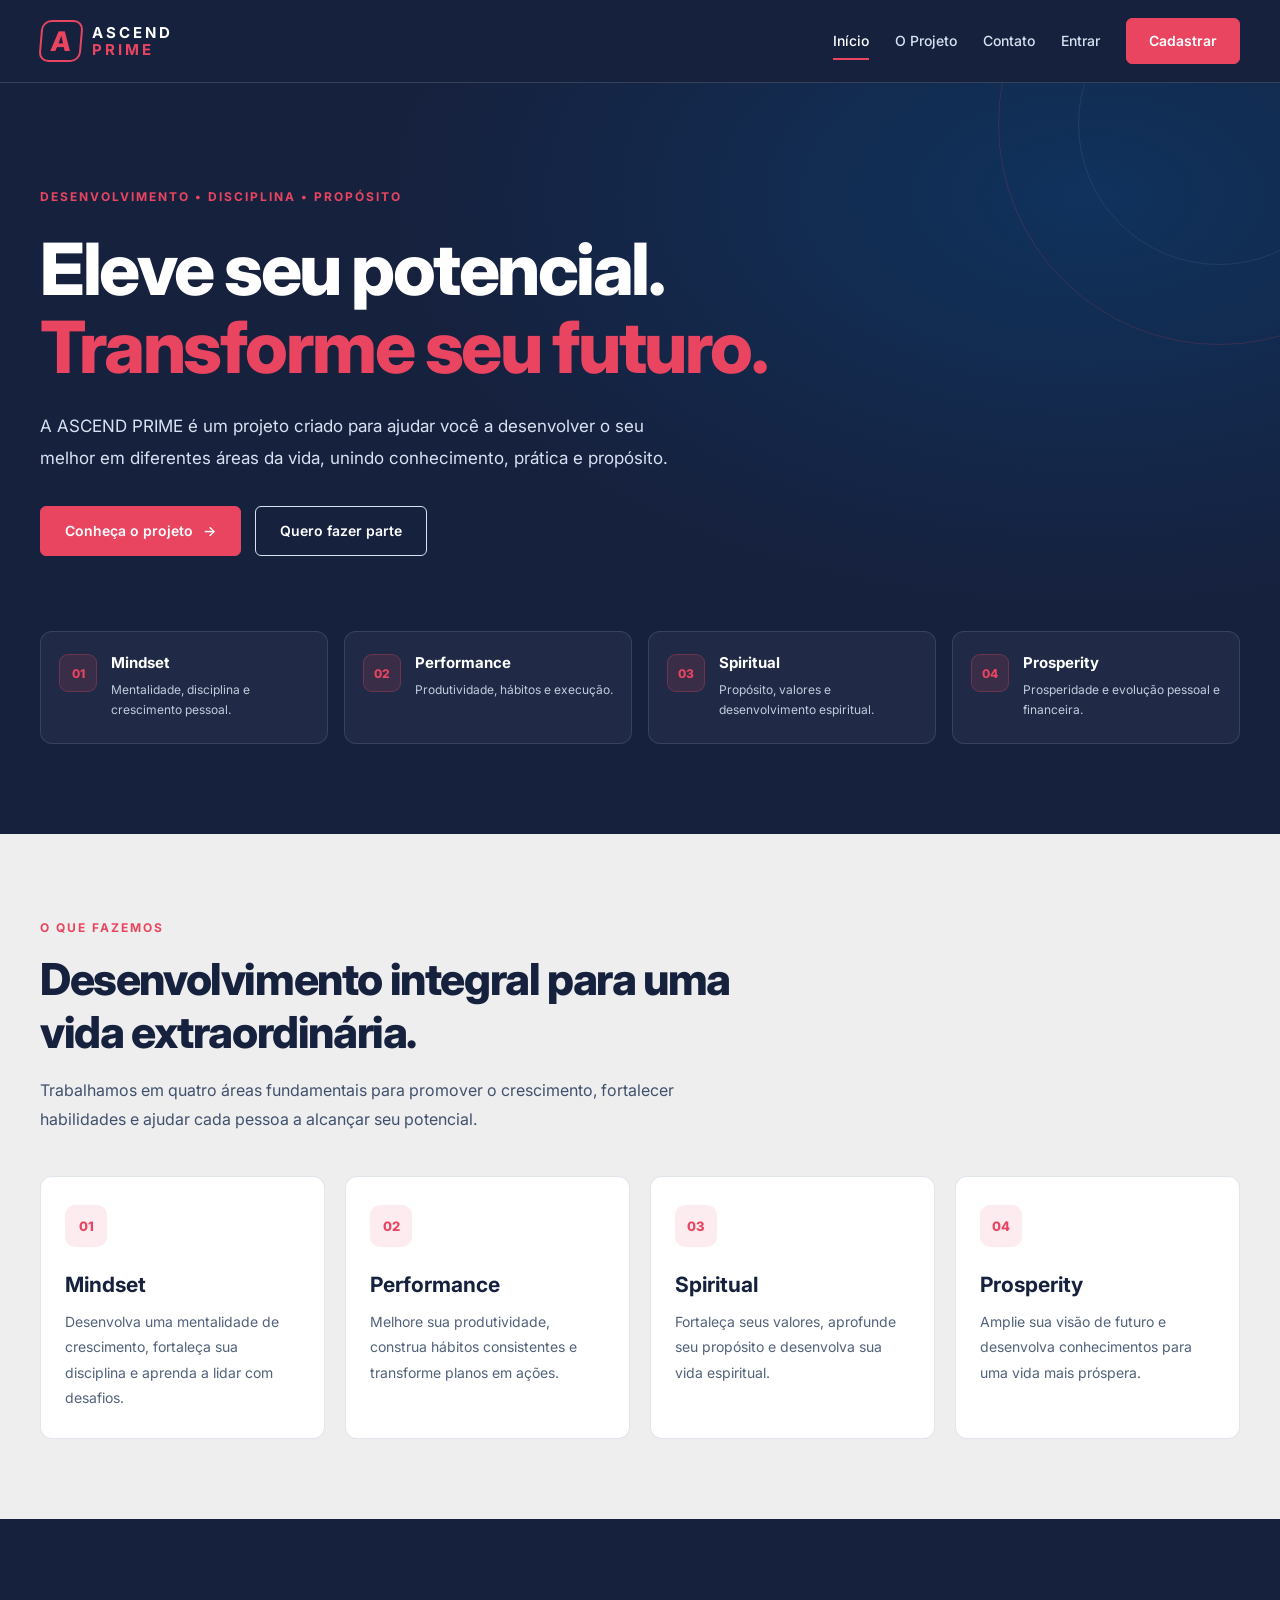
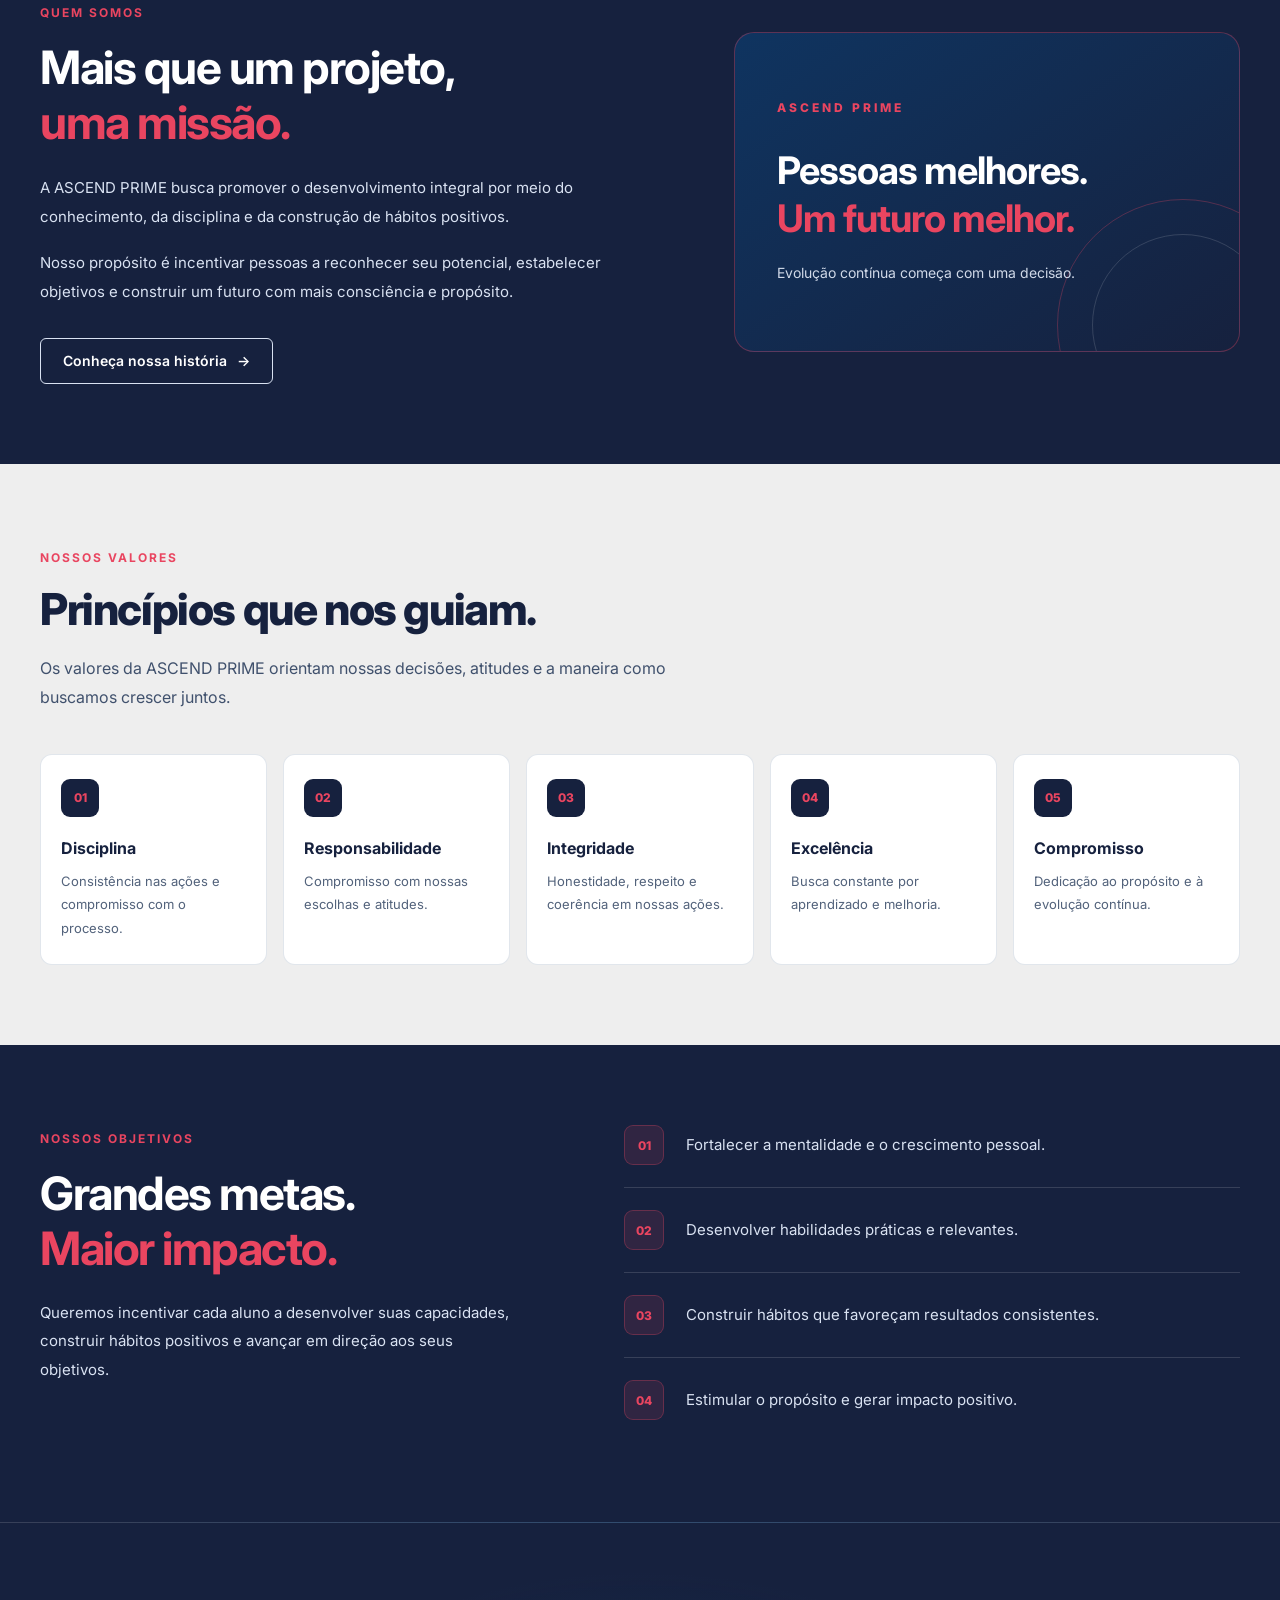
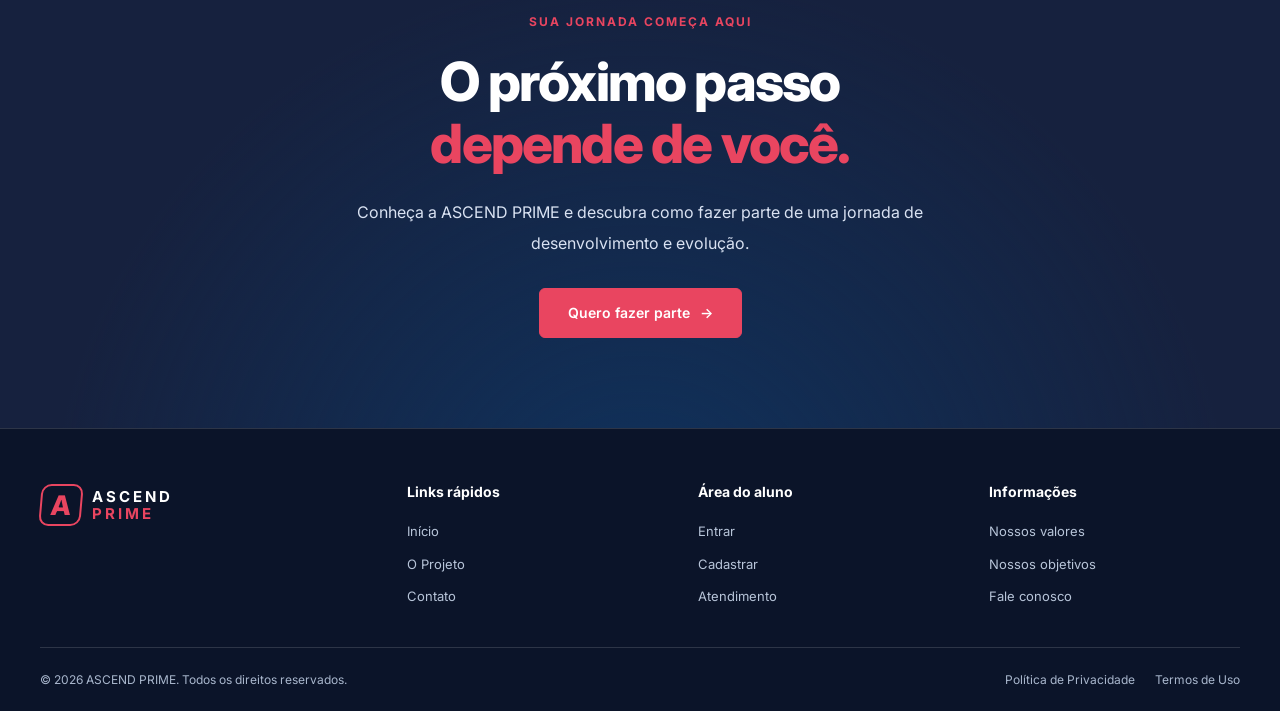
==== commit 1050a62e: "feat: develop ASCEND PRIME institutional pages and student area" ====
--- a/index.html
+++ b/index.html
@@ -1,1170 +1,524 @@
+
 <!DOCTYPE html>
-<html lang="pt-BR">
+<html lang="pt-br">
 
 <head>
     <meta charset="UTF-8">
     <meta name="viewport" content="width=device-width, initial-scale=1.0">
 
-    <title>ASCEND PRIME — Eleve seu padrão</title>
-
-    <meta name="description"
-        content="ASCEND PRIME — Uma comunidade de desenvolvimento pessoal focada em evolução mental, física, espiritual e financeira.">
-
-    <meta name="keywords"
-        content="Ascend Prime, desenvolvimento pessoal, mindset, performance, espiritualidade, prosperidade">
-
-    <meta name="author" content="ASCEND PRIME">
-
-    <meta name="theme-color" content="#000000">
-
-    <!-- Favicon -->
-    <link rel="icon" href="assets/images/logo/favicon.png">
+    <meta
+        name="description"
+        content="ASCEND PRIME: desenvolvasse"
+    >
+
+    <title>ASCEND PRIME | Eleve seu potencial</title>
+
+    <!-- Ícone do site -->
+    <link rel="icon" href="assets/img/logoAscend.png">
+
+    <!-- Fonte -->
+    <link rel="preconnect" href="https://fonts.googleapis.com">
+    <link rel="preconnect" href="https://fonts.gstatic.com" crossorigin>
+
+    <link
+        href="https://fonts.googleapis.com/css2?family=Inter:wght@400;500;600;700;800&display=swap"
+        rel="stylesheet"
+    >
 
     <!-- CSS -->
-    <link rel="stylesheet" href="css/global.css">
-    <link rel="stylesheet" href="css/components.css">
+    <link rel="stylesheet" href="css/style.css">
     <link rel="stylesheet" href="css/home.css">
-    <link rel="stylesheet" href="css/responsive.css">
+
+    <!-- JavaScript -->
+    <script src="js/main.js" defer></script>
 </head>
 
 <body>
 
-    <!-- =====================================================
-         HEADER
-    ====================================================== -->
-
-    <header class="header" id="header">
-
-        <div class="container header-container">
+    <!-- CABEÇALHO -->
+    <header class="header">
+
+        <div class="container header-content">
 
             <a href="index.html" class="logo">
-                <span class="logo-main">ASCEND</span>
-                <span class="logo-sub">PRIME</span>
+                <span class="logo-symbol">A</span>
+
+                <span class="logo-text">
+                    <strong>ASCEND</strong>
+                    <span>PRIME</span>
+                </span>
             </a>
 
-            <nav class="main-navigation" aria-label="Navegação principal">
-
-                <a href="#inicio">Início</a>
-                <a href="#sobre">Quem Somos</a>
-                <a href="#areas">Áreas</a>
-                <a href="#como-funciona">Como Funciona</a>
-                <a href="#equipe">Equipe</a>
-                <a href="#contato">Contato</a>
-
-            </nav>
-
-            <div class="header-actions">
-
-                <a href="pages/login.html" class="btn btn-outline">
-                    Entrar
-                </a>
-
-                <a href="pages/cadastro.html" class="btn btn-primary">
-                    Fazer parte
-                </a>
-
-            </div>
-
-            <button class="menu-toggle"
+            <button
+                class="menu-toggle"
                 id="menu-toggle"
-                aria-label="Abrir menu">
-
+                aria-label="Abrir menu"
+                aria-expanded="false"
+                aria-controls="main-nav"
+            >
                 <span></span>
                 <span></span>
                 <span></span>
-
             </button>
 
+            <nav class="nav" id="main-nav">
+
+                <a href="index.html" class="nav-link active">
+                    Início
+                </a>
+
+                <a href="sobre.html" class="nav-link">
+                    O Projeto
+                </a>
+
+                <a href="contato.html" class="nav-link">
+                    Contato
+                </a>
+
+                <a href="login.html" class="nav-link nav-login">
+                    Entrar
+                </a>
+
+                <a href="login.html#cadastro" class="btn btn-primary nav-register">
+                    Cadastrar
+                </a>
+
+            </nav>
+
         </div>
 
     </header>
 
 
+    <!-- CONTEÚDO PRINCIPAL -->
     <main>
 
-        <!-- =====================================================
-             HERO
-        ====================================================== -->
-
-        <section class="hero" id="inicio">
-
-            <div class="container hero-container">
-
-                <div class="hero-content">
-
-                    <span class="section-tag">
-                        ELEVE SEU PADRÃO
+        <!-- SEÇÃO INICIAL -->
+        <section class="hero">
+
+            <div class="container hero-content">
+
+                <div class="hero-text">
+
+                    <span class="section-label">
+                        DESENVOLVIMENTO • DISCIPLINA • PROPÓSITO
                     </span>
 
                     <h1>
-                        Torne-se a melhor
-                        <span>versão de você.</span>
+                        Eleve seu potencial.
+                        <span>Transforme seu futuro.</span>
                     </h1>
 
                     <p>
-                        A ASCEND PRIME é uma comunidade criada para
-                        pessoas que decidiram evoluir de forma completa:
-                        mente, corpo, espírito e prosperidade.
-                    </p>
-
-                    <div class="hero-actions">
-
-                        <a href="#contato" class="btn btn-primary">
+                        A ASCEND PRIME é um projeto criado para ajudar
+                        você a desenvolver o seu melhor em diferentes
+                        áreas da vida, unindo conhecimento, prática
+                        e propósito.
+                    </p>
+
+                    <div class="hero-buttons">
+
+                        <a href="sobre.html" class="btn btn-primary">
+                            Conheça o projeto
+                            <span aria-hidden="true">→</span>
+                        </a>
+
+                        <a href="contato.html" class="btn btn-outline">
                             Quero fazer parte
                         </a>
 
-                        <a href="#sobre" class="btn btn-outline">
-                            Conhecer a ASCEND
-                        </a>
-
                     </div>
 
                 </div>
 
-                <div class="hero-visual">
-
-                    <div class="hero-decoration"></div>
-
-                    <div class="hero-logo">
-                        ASCEND
+                <div class="hero-pillars">
+
+                    <article class="pillar">
+                        <span class="pillar-icon">01</span>
+
+                        <div>
+                            <h3>Mindset</h3>
+                            <p>
+                                Mentalidade, disciplina e crescimento pessoal.
+                            </p>
+                        </div>
+                    </article>
+
+                    <article class="pillar">
+                        <span class="pillar-icon">02</span>
+
+                        <div>
+                            <h3>Performance</h3>
+                            <p>
+                                Produtividade, hábitos e execução.
+                            </p>
+                        </div>
+                    </article>
+
+                    <article class="pillar">
+                        <span class="pillar-icon">03</span>
+
+                        <div>
+                            <h3>Spiritual</h3>
+                            <p>
+                                Propósito, valores e desenvolvimento espiritual.
+                            </p>
+                        </div>
+                    </article>
+
+                    <article class="pillar">
+                        <span class="pillar-icon">04</span>
+
+                        <div>
+                            <h3>Prosperity</h3>
+                            <p>
+                                Prosperidade e evolução pessoal e financeira.
+                            </p>
+                        </div>
+                    </article>
+
+                </div>
+
+            </div>
+
+        </section>
+
+
+        <!-- O QUE FAZEMOS -->
+        <section class="section section-light" id="o-que-fazemos">
+
+            <div class="container">
+
+                <div class="section-heading">
+
+                    <span class="section-label">
+                        O QUE FAZEMOS
+                    </span>
+
+                    <h2>
+                        Desenvolvimento integral
+                        para uma vida extraordinária.
+                    </h2>
+
+                    <p>
+                        Trabalhamos em quatro áreas fundamentais para
+                        promover o crescimento, fortalecer habilidades
+                        e ajudar cada pessoa a alcançar seu potencial.
+                    </p>
+
+                </div>
+
+                <div class="pillars-grid">
+
+                    <article class="pillar-card">
+                        <span class="card-number">01</span>
+                        <h3>Mindset</h3>
+
+                        <p>
+                            Desenvolva uma mentalidade de crescimento,
+                            fortaleça sua disciplina e aprenda a lidar
+                            com desafios.
+                        </p>
+                    </article>
+
+                    <article class="pillar-card">
+                        <span class="card-number">02</span>
+                        <h3>Performance</h3>
+
+                        <p>
+                            Melhore sua produtividade, construa hábitos
+                            consistentes e transforme planos em ações.
+                        </p>
+                    </article>
+
+                    <article class="pillar-card">
+                        <span class="card-number">03</span>
+                        <h3>Spiritual</h3>
+
+                        <p>
+                            Fortaleça seus valores, aprofunde seu
+                            propósito e desenvolva sua vida espiritual.
+                        </p>
+                    </article>
+
+                    <article class="pillar-card">
+                        <span class="card-number">04</span>
+                        <h3>Prosperity</h3>
+
+                        <p>
+                            Amplie sua visão de futuro e desenvolva
+                            conhecimentos para uma vida mais próspera.
+                        </p>
+                    </article>
+
+                </div>
+
+            </div>
+
+        </section>
+
+
+        <!-- SOBRE A ASCEND PRIME -->
+        <section class="section section-dark" id="sobre">
+
+            <div class="container about-content">
+
+                <div class="about-text">
+
+                    <span class="section-label">
+                        QUEM SOMOS
+                    </span>
+
+                    <h2>
+                        Mais que um projeto,
+                        <span>uma missão.</span>
+                    </h2>
+
+                    <p>
+                        A ASCEND PRIME busca promover o desenvolvimento
+                        integral por meio do conhecimento, da disciplina
+                        e da construção de hábitos positivos.
+                    </p>
+
+                    <p>
+                        Nosso propósito é incentivar pessoas a reconhecer
+                        seu potencial, estabelecer objetivos e construir
+                        um futuro com mais consciência e propósito.
+                    </p>
+
+                    <a href="sobre.html" class="btn btn-outline">
+                        Conheça nossa história
+                        <span aria-hidden="true">→</span>
+                    </a>
+
+                </div>
+
+                <div class="about-highlight">
+
+                    <span class="highlight-mark">ASCEND PRIME</span>
+
+                    <h3>
+                        Pessoas melhores.
+                        <span>Um futuro melhor.</span>
+                    </h3>
+
+                    <p>
+                        Evolução contínua começa com uma decisão.
+                    </p>
+
+                </div>
+
+            </div>
+
+        </section>
+
+
+        <!-- NOSSOS VALORES -->
+        <section class="section section-light" id="valores">
+
+            <div class="container">
+
+                <div class="section-heading">
+
+                    <span class="section-label">
+                        NOSSOS VALORES
+                    </span>
+
+                    <h2>
+                        Princípios que nos guiam.
+                    </h2>
+
+                    <p>
+                        Os valores da ASCEND PRIME orientam nossas
+                        decisões, atitudes e a maneira como buscamos
+                        crescer juntos.
+                    </p>
+
+                </div>
+
+                <div class="values-grid">
+
+                    <article class="value-item">
+                        <span class="value-icon">01</span>
+                        <h3>Disciplina</h3>
+                        <p>Consistência nas ações e compromisso com o processo.</p>
+                    </article>
+
+                    <article class="value-item">
+                        <span class="value-icon">02</span>
+                        <h3>Responsabilidade</h3>
+                        <p>Compromisso com nossas escolhas e atitudes.</p>
+                    </article>
+
+                    <article class="value-item">
+                        <span class="value-icon">03</span>
+                        <h3>Integridade</h3>
+                        <p>Honestidade, respeito e coerência em nossas ações.</p>
+                    </article>
+
+                    <article class="value-item">
+                        <span class="value-icon">04</span>
+                        <h3>Excelência</h3>
+                        <p>Busca constante por aprendizado e melhoria.</p>
+                    </article>
+
+                    <article class="value-item">
+                        <span class="value-icon">05</span>
+                        <h3>Compromisso</h3>
+                        <p>Dedicação ao propósito e à evolução contínua.</p>
+                    </article>
+
+                </div>
+
+            </div>
+
+        </section>
+
+
+        <!-- NOSSOS OBJETIVOS -->
+        <section class="section section-dark" id="objetivos">
+
+            <div class="container objectives-content">
+
+                <div class="objectives-text">
+
+                    <span class="section-label">
+                        NOSSOS OBJETIVOS
+                    </span>
+
+                    <h2>
+                        Grandes metas.
+                        <span>Maior impacto.</span>
+                    </h2>
+
+                    <p>
+                        Queremos incentivar cada aluno a desenvolver
+                        suas capacidades, construir hábitos positivos
+                        e avançar em direção aos seus objetivos.
+                    </p>
+
+                </div>
+
+                <div class="objectives-list">
+
+                    <article class="objective">
+                        <span>01</span>
+                        <p>Fortalecer a mentalidade e o crescimento pessoal.</p>
+                    </article>
+
+                    <article class="objective">
+                        <span>02</span>
+                        <p>Desenvolver habilidades práticas e relevantes.</p>
+                    </article>
+
+                    <article class="objective">
+                        <span>03</span>
+                        <p>Construir hábitos que favoreçam resultados consistentes.</p>
+                    </article>
+
+                    <article class="objective">
+                        <span>04</span>
+                        <p>Estimular o propósito e gerar impacto positivo.</p>
+                    </article>
+
+                </div>
+
+            </div>
+
+        </section>
+
+
+        <!-- CHAMADA PARA PARTICIPAR -->
+        <section class="section section-cta">
+
+            <div class="container cta-content">
+
+                <span class="section-label">
+                    SUA JORNADA COMEÇA AQUI
+                </span>
+
+                <h2>
+                    O próximo passo
+                    <span>depende de você.</span>
+                </h2>
+
+                <p>
+                    Conheça a ASCEND PRIME e descubra como fazer parte
+                    de uma jornada de desenvolvimento e evolução.
+                </p>
+
+                <a href="contato.html" class="btn btn-primary">
+                    Quero fazer parte
+                    <span aria-hidden="true">→</span>
+                </a>
+
+            </div>
+
+        </section>
+
+    </main>
+
+
+    <!-- RODAPÉ -->
+    <footer class="footer">
+
+        <div class="container">
+
+            <div class="footer-content">
+
+                <a href="index.html" class="logo footer-logo">
+
+                    <span class="logo-symbol">A</span>
+
+                    <span class="logo-text">
+                        <strong>ASCEND</strong>
                         <span>PRIME</span>
-                    </div>
-
-                </div>
-
-            </div>
-
-        </section>
-
-
-        <!-- =====================================================
-             SOBRE
-        ====================================================== -->
-
-        <section class="about section" id="sobre">
-
-            <div class="container">
-
-                <div class="section-header">
-
-                    <span class="section-tag">
-                        SOBRE NÓS
                     </span>
 
-                    <h2>
-                        Evolução não acontece por acaso.
-                    </h2>
-
-                    <p>
-                        A ASCEND PRIME existe para ajudar pessoas a
-                        construírem uma vida mais equilibrada,
-                        disciplinada e intencional.
-                    </p>
-
-                </div>
-
-
-                <div class="about-grid">
-
-                    <article class="about-card">
-
-                        <span class="card-number">01</span>
-
-                        <h3>Missão</h3>
-
-                        <p>
-                            Proporcionar conhecimento, ferramentas,
-                            desafios e uma comunidade que incentive
-                            o desenvolvimento integral de cada pessoa.
-                        </p>
-
-                    </article>
-
-
-                    <article class="about-card">
-
-                        <span class="card-number">02</span>
-
-                        <h3>Visão</h3>
-
-                        <p>
-                            Construir uma comunidade de pessoas
-                            comprometidas com crescimento contínuo
-                            e transformação pessoal.
-                        </p>
-
-                    </article>
-
-
-                    <article class="about-card">
-
-                        <span class="card-number">03</span>
-
-                        <h3>Valores</h3>
-
-                        <p>
-                            Disciplina, responsabilidade, propósito,
-                            constância, evolução e compromisso com
-                            aquilo que realmente importa.
-                        </p>
-
-                    </article>
-
-                </div>
-
-            </div>
-
-        </section>
-
-
-        <!-- =====================================================
-             4 ÁREAS
-        ====================================================== -->
-
-        <section class="areas section" id="areas">
-
-            <div class="container">
-
-                <div class="section-header">
-
-                    <span class="section-tag">
-                        AS 4 ÁREAS
-                    </span>
-
-                    <h2>
-                        Evolua em todas as áreas da sua vida.
-                    </h2>
-
-                    <p>
-                        A proposta da ASCEND PRIME é trabalhar
-                        diferentes dimensões do desenvolvimento
-                        pessoal de maneira integrada.
-                    </p>
-
-                </div>
-
-
-                <div class="areas-grid">
-
-                    <!-- MINDSET -->
-
-                    <article class="area-card area-mindset">
-
-                        <div class="area-icon">
-                            M
-                        </div>
-
-                        <span class="area-number">
-                            01
-                        </span>
-
-                        <h3>
-                            ASCEND MINDSET
-                        </h3>
-
-                        <p>
-                            Desenvolvimento mental, disciplina,
-                            inteligência emocional, hábitos,
-                            foco e mentalidade.
-                        </p>
-
-                        <a href="pages/areas/mindset.html">
-                            Explorar área →
-                        </a>
-
-                    </article>
-
-
-                    <!-- PERFORMANCE -->
-
-                    <article class="area-card area-performance">
-
-                        <div class="area-icon">
-                            P
-                        </div>
-
-                        <span class="area-number">
-                            02
-                        </span>
-
-                        <h3>
-                            ASCEND PERFORMANCE
-                        </h3>
-
-                        <p>
-                            Saúde, condicionamento, energia,
-                            desempenho físico e construção
-                            de hábitos saudáveis.
-                        </p>
-
-                        <a href="pages/areas/performance.html">
-                            Explorar área →
-                        </a>
-
-                    </article>
-
-
-                    <!-- SPIRITUAL -->
-
-                    <article class="area-card area-spiritual">
-
-                        <div class="area-icon">
-                            S
-                        </div>
-
-                        <span class="area-number">
-                            03
-                        </span>
-
-                        <h3>
-                            ASCEND SPIRITUAL
-                        </h3>
-
-                        <p>
-                            Propósito, princípios, fé,
-                            espiritualidade e construção
-                            de uma vida com significado.
-                        </p>
-
-                        <a href="pages/areas/spiritual.html">
-                            Explorar área →
-                        </a>
-
-                    </article>
-
-
-                    <!-- PROSPERITY -->
-
-                    <article class="area-card area-prosperity">
-
-                        <div class="area-icon">
-                            $
-                        </div>
-
-                        <span class="area-number">
-                            04
-                        </span>
-
-                        <h3>
-                            ASCEND PROSPERITY
-                        </h3>
-
-                        <p>
-                            Educação financeira, carreira,
-                            organização, planejamento e
-                            desenvolvimento profissional.
-                        </p>
-
-                        <a href="pages/areas/prosperity.html">
-                            Explorar área →
-                        </a>
-
-                    </article>
-
-                </div>
-
-            </div>
-
-        </section>
-
-
-        <!-- =====================================================
-             COMO FUNCIONA
-        ====================================================== -->
-
-        <section class="how-it-works section" id="como-funciona">
-
-            <div class="container">
-
-                <div class="section-header">
-
-                    <span class="section-tag">
-                        COMO FUNCIONA
-                    </span>
-
-                    <h2>
-                        Sua evolução começa com um passo.
-                    </h2>
-
-                </div>
-
-
-                <div class="steps">
-
-                    <article class="step">
-
-                        <span class="step-number">
-                            01
-                        </span>
-
-                        <h3>
-                            Cadastre-se
-                        </h3>
-
-                        <p>
-                            Crie seu perfil e faça parte
-                            da comunidade ASCEND PRIME.
-                        </p>
-
-                    </article>
-
-
-                    <article class="step">
-
-                        <span class="step-number">
-                            02
-                        </span>
-
-                        <h3>
-                            Escolha seu caminho
-                        </h3>
-
-                        <p>
-                            Explore as quatro áreas e
-                            descubra onde começar.
-                        </p>
-
-                    </article>
-
-
-                    <article class="step">
-
-                        <span class="step-number">
-                            03
-                        </span>
-
-                        <h3>
-                            Aprenda e pratique
-                        </h3>
-
-                        <p>
-                            Acesse conteúdos, atividades,
-                            desafios e metas.
-                        </p>
-
-                    </article>
-
-
-                    <article class="step">
-
-                        <span class="step-number">
-                            04
-                        </span>
-
-                        <h3>
-                            Evolua
-                        </h3>
-
-                        <p>
-                            Acompanhe seu progresso,
-                            conquiste XP e avance.
-                        </p>
-
-                    </article>
-
-
-                    <article class="step">
-
-                        <span class="step-number">
-                            05
-                        </span>
-
-                        <h3>
-                            Conquiste
-                        </h3>
-
-                        <p>
-                            Desbloqueie conquistas e
-                            compartilhe sua evolução.
-                        </p>
-
-                    </article>
-
-                </div>
-
-            </div>
-
-        </section>
-
-
-        <!-- =====================================================
-             EXPERIÊNCIA
-        ====================================================== -->
-
-        <section class="experience section">
-
-            <div class="container">
-
-                <div class="section-header">
-
-                    <span class="section-tag">
-                        EXPERIÊNCIA ASCEND
-                    </span>
-
-                    <h2>
-                        Mais do que conteúdo.
-                        Uma jornada.
-                    </h2>
-
-                    <p>
-                        A plataforma foi pensada para transformar
-                        conhecimento em prática e prática em evolução.
-                    </p>
-
-                </div>
-
-
-                <div class="experience-grid">
-
-                    <article class="experience-card">
-                        <h3>Cursos</h3>
-                        <p>
-                            Conteúdos organizados para desenvolver
-                            diferentes habilidades.
-                        </p>
-                    </article>
-
-
-                    <article class="experience-card">
-                        <h3>Desafios</h3>
-                        <p>
-                            Transforme conhecimento em ações
-                            através de desafios práticos.
-                        </p>
-                    </article>
-
-
-                    <article class="experience-card">
-                        <h3>Metas</h3>
-                        <p>
-                            Defina objetivos e acompanhe sua evolução.
-                        </p>
-                    </article>
-
-
-                    <article class="experience-card">
-                        <h3>XP & Conquistas</h3>
-                        <p>
-                            Registre sua evolução através
-                            da gamificação.
-                        </p>
-                    </article>
-
-
-                    <article class="experience-card">
-                        <h3>Comunidade</h3>
-                        <p>
-                            Evolua ao lado de pessoas que
-                            possuem objetivos semelhantes.
-                        </p>
-                    </article>
-
-                </div>
-
-            </div>
-
-        </section>
-
-
-        <!-- =====================================================
-             EQUIPE
-        ====================================================== -->
-
-        <section class="team section" id="equipe">
-
-            <div class="container">
-
-                <div class="section-header">
-
-                    <span class="section-tag">
-                        NOSSA EQUIPE
-                    </span>
-
-                    <h2>
-                        Pessoas por trás da ASCEND.
-                    </h2>
-
-                    <p>
-                        Conheça as pessoas responsáveis por
-                        construir e conduzir a comunidade.
-                    </p>
-
-                </div>
-
-
-                <div class="team-grid">
-
-                    <article class="team-card">
-
-                        <div class="team-photo">
-                            <!-- Foto futuramente -->
-                        </div>
-
-                        <div class="team-info">
-
-                            <h3>
-                                Nome do integrante
-                            </h3>
-
-                            <span>
-                                Fundador
-                            </span>
-
-                        </div>
-
-                    </article>
-
-
-                    <article class="team-card">
-
-                        <div class="team-photo">
-                            <!-- Foto futuramente -->
-                        </div>
-
-                        <div class="team-info">
-
-                            <h3>
-                                Nome do integrante
-                            </h3>
-
-                            <span>
-                                Especialista
-                            </span>
-
-                        </div>
-
-                    </article>
-
-
-                    <article class="team-card">
-
-                        <div class="team-photo">
-                            <!-- Foto futuramente -->
-                        </div>
-
-                        <div class="team-info">
-
-                            <h3>
-                                Nome do integrante
-                            </h3>
-
-                            <span>
-                                Especialista
-                            </span>
-
-                        </div>
-
-                    </article>
-
-                </div>
-
-            </div>
-
-        </section>
-
-
-        <!-- =====================================================
-             DEPOIMENTOS
-        ====================================================== -->
-
-        <section class="testimonials section">
-
-            <div class="container">
-
-                <div class="section-header">
-
-                    <span class="section-tag">
-                        DEPOIMENTOS
-                    </span>
-
-                    <h2>
-                        Histórias de evolução.
-                    </h2>
-
-                </div>
-
-
-                <div class="testimonials-grid">
-
-                    <article class="testimonial-card">
-
-                        <p>
-                            "Depoimento de um membro da
-                            comunidade aparecerá aqui."
-                        </p>
-
-                        <span>
-                            — Nome do membro
-                        </span>
-
-                    </article>
-
-
-                    <article class="testimonial-card">
-
-                        <p>
-                            "Depoimento de um membro da
-                            comunidade aparecerá aqui."
-                        </p>
-
-                        <span>
-                            — Nome do membro
-                        </span>
-
-                    </article>
-
-
-                    <article class="testimonial-card">
-
-                        <p>
-                            "Depoimento de um membro da
-                            comunidade aparecerá aqui."
-                        </p>
-
-                        <span>
-                            — Nome do membro
-                        </span>
-
-                    </article>
-
-                </div>
-
-            </div>
-
-        </section>
-
-
-        <!-- =====================================================
-             CTA
-        ====================================================== -->
-
-        <section class="cta">
-
-            <div class="container cta-container">
-
-                <span class="section-tag">
-                    ASCEND PRIME
-                </span>
-
-                <h2>
-                    Seu próximo nível começa agora.
-                </h2>
+                </a>
+
+                <div class="footer-column">
+
+                    <h3>Links rápidos</h3>
+
+                    <a href="index.html">Início</a>
+                    <a href="sobre.html">O Projeto</a>
+                    <a href="contato.html">Contato</a>
+
+                </div>
+
+                <div class="footer-column">
+
+                    <h3>Área do aluno</h3>
+
+                    <a href="login.html">Entrar</a>
+                    <a href="login.html#cadastro">Cadastrar</a>
+                    <a href="atendimento.html">Atendimento</a>
+
+                </div>
+
+                <div class="footer-column">
+
+                    <h3>Informações</h3>
+
+                    <a href="sobre.html#valores">Nossos valores</a>
+                    <a href="sobre.html#objetivos">Nossos objetivos</a>
+                    <a href="contato.html">Fale conosco</a>
+
+                </div>
+
+            </div>
+
+            <div class="footer-bottom">
 
                 <p>
-                    Faça parte de uma comunidade construída
-                    para quem decidiu continuar evoluindo.
+                    &copy; <span id="current-year">2026</span>
+                    ASCEND PRIME. Todos os direitos reservados.
                 </p>
 
-                <a href="pages/cadastro.html" class="btn btn-primary">
-                    Quero fazer parte
-                </a>
-
-            </div>
-
-        </section>
-
-
-        <!-- =====================================================
-             FORMULÁRIO DE INTERESSE
-        ====================================================== -->
-
-        <section class="contact section" id="contato">
-
-            <div class="container">
-
-                <div class="section-header">
-
-                    <span class="section-tag">
-                        FAÇA PARTE
-                    </span>
-
-                    <h2>
-                        Demonstre seu interesse.
-                    </h2>
-
-                    <p>
-                        Deixe seus dados e entraremos em contato
-                        para apresentar a ASCEND PRIME.
-                    </p>
-
-                </div>
-
-
-                <form
-                    class="interest-form"
-                    id="interest-form"
-                    method="POST"
-                    action="/api/interessados"
-                    autocomplete="on"
-                >
-
-                    <div class="form-group">
-
-                        <label for="nome">
-                            Nome
-                        </label>
-
-                        <input
-                            type="text"
-                            id="nome"
-                            name="nome"
-                            placeholder="Seu nome"
-                            required
-                        >
-
-                    </div>
-
-
-                    <div class="form-group">
-
-                        <label for="idade">
-                            Idade
-                        </label>
-
-                        <input
-                            type="number"
-                            id="idade"
-                            name="idade"
-                            placeholder="Sua idade"
-                            min="1"
-                            max="120"
-                            required
-                        >
-
-                    </div>
-
-
-                    <div class="form-group">
-
-                        <label for="whatsapp">
-                            WhatsApp
-                        </label>
-
-                        <input
-                            type="tel"
-                            id="whatsapp"
-                            name="whatsapp"
-                            placeholder="(00) 00000-0000"
-                            required
-                        >
-
-                    </div>
-
-
-                    <div class="form-group">
-
-                        <label for="email">
-                            E-mail
-                        </label>
-
-                        <input
-                            type="email"
-                            id="email"
-                            name="email"
-                            placeholder="seuemail@email.com"
-                            required
-                        >
-
-                    </div>
-
-
-                    <div class="form-group">
-
-                        <label for="area">
-                            Área de interesse
-                        </label>
-
-                        <select
-                            id="area"
-                            name="area_interesse"
-                            required
-                        >
-
-                            <option value="">
-                                Selecione uma área
-                            </option>
-
-                            <option value="mindset">
-                                ASCEND Mindset
-                            </option>
-
-                            <option value="performance">
-                                ASCEND Performance
-                            </option>
-
-                            <option value="spiritual">
-                                ASCEND Spiritual
-                            </option>
-
-                            <option value="prosperity">
-                                ASCEND Prosperity
-                            </option>
-
-                            <option value="todas">
-                                Quero conhecer todas
-                            </option>
-
-                        </select>
-
-                    </div>
-
-
-                    <div class="form-group">
-
-                        <label for="objetivo">
-                            Qual é o seu objetivo?
-                        </label>
-
-                        <textarea
-                            id="objetivo"
-                            name="objetivo"
-                            rows="5"
-                            placeholder="Conte brevemente o que você busca..."
-                            required
-                        ></textarea>
-
-                    </div>
-
-
-                    <div class="form-consent">
-
-                        <input
-                            type="checkbox"
-                            id="lgpd"
-                            name="lgpd"
-                            value="true"
-                            required
-                        >
-
-                        <label for="lgpd">
-
-                            Concordo com o tratamento dos meus
-                            dados conforme a
-                            <a href="pages/politica-privacidade.html">
-                                Política de Privacidade
-                            </a>.
-
-                        </label>
-
-                    </div>
-
-
-                    <button
-                        type="submit"
-                        class="btn btn-primary"
-                    >
-                        Enviar interesse
-                    </button>
-
-                    <div
-                        class="form-message"
-                        id="form-message"
-                        aria-live="polite"
-                    ></div>
-
-                </form>
-
-            </div>
-
-        </section>
-
-
-        <!-- =====================================================
-             FAQ
-        ====================================================== -->
-
-        <section class="faq section">
-
-            <div class="container">
-
-                <div class="section-header">
-
-                    <span class="section-tag">
-                        FAQ
-                    </span>
-
-                    <h2>
-                        Perguntas frequentes.
-                    </h2>
-
-                </div>
-
-
-                <div class="faq-list">
-
-                    <details class="faq-item">
-
-                        <summary>
-                            O que é a ASCEND PRIME?
-                        </summary>
-
-                        <p>
-                            A ASCEND PRIME é uma comunidade de
-                            desenvolvimento pessoal organizada
-                            em quatro áreas de evolução.
-                        </p>
-
-                    </details>
-
-
-                    <details class="faq-item">
-
-                        <summary>
-                            Quais são as quatro áreas?
-                        </summary>
-
-                        <p>
-                            Mindset, Performance, Spiritual
-                            e Prosperity.
-                        </p>
-
-                    </details>
-
-
-                    <details class="faq-item">
-
-                        <summary>
-                            Como posso participar?
-                        </summary>
-
-                        <p>
-                            Você pode demonstrar interesse através
-                            do formulário ou realizar seu cadastro
-                            quando a plataforma estiver disponível.
-                        </p>
-
-                    </details>
-
-
-                    <details class="faq-item">
-
-                        <summary>
-                            A ASCEND PRIME possui uma plataforma?
-                        </summary>
-
-                        <p>
-                            A plataforma está sendo desenvolvida
-                            para reunir conteúdos, desafios,
-                            metas, progresso, gamificação
-                            e comunidade.
-                        </p>
-
-                    </details>
-
-                </div>
-
-            </div>
-
-        </section>
-
-    </main>
-
-
-    <!-- =====================================================
-         FOOTER
-    ====================================================== -->
-
-    <footer class="footer">
-
-        <div class="container">
-
-            <div class="footer-grid">
-
-                <div class="footer-brand">
-
-                    <a href="index.html" class="logo">
-                        <span class="logo-main">ASCEND</span>
-                        <span class="logo-sub">PRIME</span>
-                    </a>
-
-                    <p>
-                        Eleve seu padrão.
-                    </p>
-
-                </div>
-
-
-                <div class="footer-column">
-
-                    <h3>
-                        Navegação
-                    </h3>
-
-                    <a href="#inicio">
-                        Início
-                    </a>
-
-                    <a href="#sobre">
-                        Quem Somos
-                    </a>
-
-                    <a href="#areas">
-                        Áreas
-                    </a>
-
-                    <a href="#como-funciona">
-                        Como Funciona
-                    </a>
-
-                    <a href="#contato">
-                        Contato
-                    </a>
-
-                </div>
-
-
-                <div class="footer-column">
-
-                    <h3>
-                        Plataforma
-                    </h3>
-
-                    <a href="pages/login.html">
-                        Entrar
-                    </a>
-
-                    <a href="pages/cadastro.html">
-                        Cadastrar
-                    </a>
-
-                </div>
-
-
-                <div class="footer-column">
-
-                    <h3>
-                        Legal
-                    </h3>
-
-                    <a href="pages/politica-privacidade.html">
-                        Política de Privacidade
-                    </a>
-
-                    <a href="pages/termos.html">
-                        Termos de Uso
-                    </a>
-
-                </div>
-
-            </div>
-
-
-            <div class="footer-bottom">
-
-                <p>
-                    © 2026 ASCEND PRIME. Todos os direitos reservados.
-                </p>
-
-                <div class="footer-social">
-
-                    <a href="#" aria-label="Instagram">
-                        Instagram
-                    </a>
-
-                    <a href="#" aria-label="WhatsApp">
-                        WhatsApp
-                    </a>
-
+                <div class="footer-legal">
+                    <a href="privacidade.html">Política de Privacidade</a>
+                    <a href="termos.html">Termos de Uso</a>
                 </div>
 
             </div>
@@ -1173,16 +527,6 @@
 
     </footer>
 
-
-    <!-- =====================================================
-         JAVASCRIPT
-    ====================================================== -->
-
-    <script src="js/config.js"></script>
-    <script src="js/navigation.js"></script>
-    <script src="js/forms.js"></script>
-    <script src="js/main.js"></script>
-
 </body>
 
 </html>
--- a/css/style.css
+++ b/css/style.css
@@ -0,0 +1,1064 @@
+
+/* ==================================================
+   ASCEND PRIME
+   CSS GLOBAL
+================================================== */
+
+
+/* ==================================================
+   1. VARIÁVEIS GLOBAIS
+================================================== */
+
+:root {
+    --color-primary: #16213E;
+    --color-secondary: #E94560;
+    --color-light: #EEEEEE;
+    --color-intermediate: #0F3460;
+
+    --color-white: #FFFFFF;
+    --color-dark: #0B1429;
+    --color-text: #16213E;
+    --color-text-light: #D9E2F2;
+    --color-muted: #64748B;
+
+    --color-border: rgba(15, 52, 96, 0.15);
+    --color-border-dark: rgba(238, 238, 238, 0.15);
+
+    --font-primary: "Inter", Arial, sans-serif;
+
+    --container-width: 1200px;
+    --container-padding: 24px;
+
+    --header-height: 82px;
+
+    --radius-small: 6px;
+    --radius-medium: 12px;
+    --radius-large: 20px;
+
+    --shadow-card: 0 8px 28px rgba(11, 20, 41, 0.08);
+
+    --transition-fast: 0.2s ease;
+    --transition-normal: 0.3s ease;
+}
+
+
+/* ==================================================
+   2. RESET E CONFIGURAÇÕES GERAIS
+================================================== */
+
+* {
+    margin: 0;
+    padding: 0;
+    box-sizing: border-box;
+}
+
+html {
+    scroll-behavior: smooth;
+    scroll-padding-top: calc(var(--header-height) + 20px);
+}
+
+body {
+    min-height: 100vh;
+    font-family: var(--font-primary);
+    background-color: var(--color-light);
+    color: var(--color-text);
+    line-height: 1.6;
+    -webkit-font-smoothing: antialiased;
+}
+
+body,
+button,
+input,
+textarea,
+select {
+    font-family: var(--font-primary);
+}
+
+button,
+input,
+textarea,
+select {
+    font-size: inherit;
+}
+
+button,
+a {
+    -webkit-tap-highlight-color: transparent;
+}
+
+button {
+    cursor: pointer;
+}
+
+a {
+    color: inherit;
+    text-decoration: none;
+}
+
+img,
+picture,
+video,
+svg {
+    display: block;
+    max-width: 100%;
+}
+
+img {
+    height: auto;
+}
+
+ul,
+ol {
+    list-style: none;
+}
+
+h1,
+h2,
+h3,
+h4,
+h5,
+h6 {
+    line-height: 1.2;
+    font-weight: 700;
+}
+
+p {
+    overflow-wrap: break-word;
+}
+
+::selection {
+    background-color: var(--color-secondary);
+    color: var(--color-white);
+}
+
+
+/* ==================================================
+   3. ACESSIBILIDADE
+================================================== */
+
+button:focus-visible,
+a:focus-visible,
+input:focus-visible,
+textarea:focus-visible,
+select:focus-visible {
+    outline: 3px solid var(--color-secondary);
+    outline-offset: 4px;
+}
+
+.skip-link {
+    position: absolute;
+    top: -100px;
+    left: 16px;
+    z-index: 9999;
+    padding: 12px 18px;
+    background-color: var(--color-secondary);
+    color: var(--color-white);
+    border-radius: var(--radius-small);
+}
+
+.skip-link:focus {
+    top: 16px;
+}
+
+@media (prefers-reduced-motion: reduce) {
+    *,
+    *::before,
+    *::after {
+        scroll-behavior: auto !important;
+        animation-duration: 0.01ms !important;
+        animation-iteration-count: 1 !important;
+        transition-duration: 0.01ms !important;
+    }
+}
+
+
+/* ==================================================
+   4. CONTAINER PADRÃO
+================================================== */
+
+.container {
+    width: min(
+        var(--container-width),
+        calc(100% - var(--container-padding) * 2)
+    );
+
+    margin-inline: auto;
+}
+
+.container-fluid {
+    width: 100%;
+    padding-inline: var(--container-padding);
+}
+
+
+/* ==================================================
+   5. CABEÇALHO
+================================================== */
+
+.header {
+    position: relative;
+    z-index: 1000;
+
+    width: 100%;
+    min-height: var(--header-height);
+
+    background-color: var(--color-primary);
+    border-bottom: 1px solid var(--color-border-dark);
+}
+
+.header-content {
+    min-height: var(--header-height);
+
+    display: flex;
+    align-items: center;
+    justify-content: space-between;
+
+    gap: 30px;
+}
+
+
+/* ==================================================
+   6. LOGOTIPO
+================================================== */
+
+.logo {
+    display: inline-flex;
+    align-items: center;
+    gap: 10px;
+
+    flex-shrink: 0;
+}
+
+.logo-symbol {
+    display: flex;
+    align-items: center;
+    justify-content: center;
+
+    width: 42px;
+    height: 42px;
+
+    color: var(--color-secondary);
+    border: 2px solid var(--color-secondary);
+    border-radius: 10px;
+
+    font-size: 27px;
+    font-weight: 800;
+    line-height: 1;
+
+    transform: skew(-5deg);
+}
+
+.logo-text {
+    display: flex;
+    flex-direction: column;
+
+    font-size: 15px;
+    line-height: 1.15;
+    letter-spacing: 3px;
+}
+
+.logo-text strong {
+    color: var(--color-white);
+    font-weight: 700;
+}
+
+.logo-text span {
+    color: var(--color-secondary);
+    font-weight: 700;
+}
+
+
+/* ==================================================
+   7. MENU DE NAVEGAÇÃO
+================================================== */
+
+.nav {
+    display: flex;
+    align-items: center;
+    justify-content: flex-end;
+
+    gap: 26px;
+}
+
+.nav-link {
+    position: relative;
+
+    display: inline-flex;
+    align-items: center;
+
+    min-height: 44px;
+
+    color: var(--color-text-light);
+    font-size: 14px;
+    font-weight: 500;
+
+    transition: color var(--transition-fast);
+}
+
+.nav-link:hover,
+.nav-link.active {
+    color: var(--color-white);
+}
+
+.nav-link::after {
+    content: "";
+
+    position: absolute;
+    left: 0;
+    bottom: 3px;
+
+    width: 0;
+    height: 2px;
+
+    background-color: var(--color-secondary);
+
+    transition: width var(--transition-fast);
+}
+
+.nav-link:hover::after,
+.nav-link.active::after {
+    width: 100%;
+}
+
+
+/* ==================================================
+   8. BOTÃO DO MENU MÓVEL
+================================================== */
+
+.menu-toggle {
+    display: none;
+
+    width: 44px;
+    height: 44px;
+
+    flex-direction: column;
+    align-items: center;
+    justify-content: center;
+
+    gap: 5px;
+
+    background: transparent;
+    border: 1px solid var(--color-border-dark);
+    border-radius: var(--radius-small);
+}
+
+.menu-toggle span {
+    display: block;
+
+    width: 20px;
+    height: 2px;
+
+    background-color: var(--color-white);
+    border-radius: 2px;
+
+    transition:
+        transform var(--transition-fast),
+        opacity var(--transition-fast);
+}
+
+.menu-toggle[aria-expanded="true"] span:first-child {
+    transform: translateY(7px) rotate(45deg);
+}
+
+.menu-toggle[aria-expanded="true"] span:nth-child(2) {
+    opacity: 0;
+}
+
+.menu-toggle[aria-expanded="true"] span:last-child {
+    transform: translateY(-7px) rotate(-45deg);
+}
+
+
+/* ==================================================
+   9. BOTÕES GERAIS
+================================================== */
+
+.btn {
+    display: inline-flex;
+    align-items: center;
+    justify-content: center;
+
+    gap: 10px;
+
+    min-height: 46px;
+    padding: 12px 22px;
+
+    border: 1px solid transparent;
+    border-radius: var(--radius-small);
+
+    font-size: 14px;
+    font-weight: 600;
+    line-height: 1.3;
+    text-align: center;
+
+    cursor: pointer;
+
+    transition:
+        background-color var(--transition-fast),
+        color var(--transition-fast),
+        border-color var(--transition-fast),
+        transform var(--transition-fast);
+}
+
+.btn:hover {
+    transform: translateY(-2px);
+}
+
+.btn:active {
+    transform: translateY(0);
+}
+
+
+/* Botão principal */
+
+.btn-primary {
+    background-color: var(--color-secondary);
+    color: var(--color-white);
+    border-color: var(--color-secondary);
+}
+
+.btn-primary:hover {
+    background-color: #D93652;
+    border-color: #D93652;
+}
+
+
+/* Botão com contorno */
+
+.btn-outline {
+    background-color: transparent;
+    color: var(--color-white);
+    border-color: var(--color-text-light);
+}
+
+.btn-outline:hover {
+    background-color: var(--color-white);
+    color: var(--color-primary);
+    border-color: var(--color-white);
+}
+
+
+/* Botão para áreas claras */
+
+.btn-outline-dark {
+    background-color: transparent;
+    color: var(--color-primary);
+    border-color: var(--color-secondary);
+}
+
+.btn-outline-dark:hover {
+    background-color: var(--color-secondary);
+    color: var(--color-white);
+}
+
+
+/* Botão desabilitado */
+
+.btn:disabled,
+.btn[aria-disabled="true"] {
+    opacity: 0.55;
+    cursor: not-allowed;
+    transform: none;
+}
+
+
+/* ==================================================
+   10. SEÇÕES GERAIS
+================================================== */
+
+.section {
+    padding-block: 80px;
+}
+
+.section-light {
+    background-color: var(--color-light);
+    color: var(--color-primary);
+}
+
+.section-dark {
+    background-color: var(--color-primary);
+    color: var(--color-white);
+}
+
+.section-blue {
+    background-color: var(--color-intermediate);
+    color: var(--color-white);
+}
+
+
+/* ==================================================
+   11. TÍTULOS E TEXTOS DE SEÇÃO
+================================================== */
+
+.section-label {
+    display: inline-block;
+
+    margin-bottom: 14px;
+
+    color: var(--color-secondary);
+
+    font-size: 12px;
+    font-weight: 700;
+    letter-spacing: 2px;
+    line-height: 1.5;
+    text-transform: uppercase;
+}
+
+.section-heading {
+    max-width: 720px;
+    margin-bottom: 38px;
+}
+
+.section-heading h2 {
+    margin-bottom: 18px;
+
+    color: var(--color-primary);
+
+    font-size: clamp(28px, 4vw, 42px);
+    font-weight: 800;
+    letter-spacing: -1.2px;
+}
+
+.section-heading p {
+    max-width: 650px;
+
+    color: #40516D;
+
+    font-size: 16px;
+    line-height: 1.8;
+}
+
+.section-dark .section-heading h2 {
+    color: var(--color-white);
+}
+
+.section-dark .section-heading p {
+    color: var(--color-text-light);
+}
+
+
+/* ==================================================
+   12. CARDS GERAIS
+================================================== */
+
+.card {
+    padding: 26px;
+
+    background-color: var(--color-white);
+    border: 1px solid var(--color-border);
+    border-radius: var(--radius-medium);
+
+    box-shadow: var(--shadow-card);
+
+    transition:
+        transform var(--transition-normal),
+        box-shadow var(--transition-normal),
+        border-color var(--transition-normal);
+}
+
+.card:hover {
+    transform: translateY(-4px);
+    border-color: rgba(233, 69, 96, 0.45);
+    box-shadow: 0 14px 34px rgba(11, 20, 41, 0.12);
+}
+
+.card h3 {
+    margin-bottom: 12px;
+
+    color: var(--color-primary);
+
+    font-size: 20px;
+}
+
+.card p {
+    color: #52627B;
+    font-size: 14px;
+    line-height: 1.8;
+}
+
+
+/* ==================================================
+   13. FORMULÁRIOS GERAIS
+================================================== */
+
+.form-group {
+    display: flex;
+    flex-direction: column;
+    gap: 8px;
+
+    margin-bottom: 20px;
+}
+
+.form-label,
+label {
+    color: var(--color-primary);
+
+    font-size: 14px;
+    font-weight: 600;
+}
+
+.form-control,
+input:not([type="checkbox"]):not([type="radio"]),
+textarea,
+select {
+    width: 100%;
+    min-height: 46px;
+
+    padding: 12px 14px;
+
+    color: var(--color-primary);
+    background-color: var(--color-white);
+
+    border: 1px solid #CBD5E1;
+    border-radius: var(--radius-small);
+
+    outline: none;
+
+    transition:
+        border-color var(--transition-fast),
+        box-shadow var(--transition-fast);
+}
+
+textarea {
+    min-height: 130px;
+    resize: vertical;
+}
+
+.form-control:focus,
+input:focus,
+textarea:focus,
+select:focus {
+    border-color: var(--color-secondary);
+    box-shadow: 0 0 0 3px rgba(233, 69, 96, 0.12);
+}
+
+input::placeholder,
+textarea::placeholder {
+    color: #94A3B8;
+}
+
+input[type="checkbox"],
+input[type="radio"] {
+    accent-color: var(--color-secondary);
+}
+
+.form-error {
+    color: #C62845;
+    font-size: 13px;
+}
+
+.form-success {
+    padding: 14px 16px;
+
+    color: #166534;
+    background-color: #DCFCE7;
+
+    border: 1px solid #86EFAC;
+    border-radius: var(--radius-small);
+}
+
+
+/* ==================================================
+   14. LINKS GERAIS
+================================================== */
+
+.text-link {
+    display: inline-flex;
+    align-items: center;
+    gap: 8px;
+
+    color: var(--color-secondary);
+    font-weight: 600;
+
+    transition: color var(--transition-fast);
+}
+
+.text-link:hover {
+    color: #C92F49;
+}
+
+
+/* ==================================================
+   15. RODAPÉ
+================================================== */
+
+.footer {
+    padding-top: 55px;
+
+    background-color: var(--color-dark);
+    color: var(--color-text-light);
+
+    border-top: 1px solid var(--color-border-dark);
+}
+
+.footer-content {
+    display: grid;
+
+    grid-template-columns: 1.3fr 1fr 1fr 1fr;
+
+    gap: 40px;
+
+    padding-bottom: 40px;
+}
+
+.footer-logo {
+    align-self: start;
+}
+
+.footer-column {
+    display: flex;
+    flex-direction: column;
+    align-items: flex-start;
+
+    gap: 12px;
+}
+
+.footer-column h3 {
+    margin-bottom: 8px;
+
+    color: var(--color-white);
+
+    font-size: 14px;
+    font-weight: 700;
+}
+
+.footer-column a {
+    color: #B8C5D9;
+
+    font-size: 13px;
+
+    transition: color var(--transition-fast);
+}
+
+.footer-column a:hover {
+    color: var(--color-secondary);
+}
+
+.footer-bottom {
+    display: flex;
+    align-items: center;
+    justify-content: space-between;
+
+    gap: 20px;
+    flex-wrap: wrap;
+
+    padding-block: 22px;
+
+    border-top: 1px solid var(--color-border-dark);
+}
+
+.footer-bottom p {
+    color: #A9B7CD;
+    font-size: 12px;
+}
+
+.footer-legal {
+    display: flex;
+    align-items: center;
+    gap: 20px;
+}
+
+.footer-legal a {
+    color: #A9B7CD;
+    font-size: 12px;
+
+    transition: color var(--transition-fast);
+}
+
+.footer-legal a:hover {
+    color: var(--color-white);
+}
+
+
+/* ==================================================
+   16. UTILITÁRIOS
+================================================== */
+
+.text-center {
+    text-align: center;
+}
+
+.text-left {
+    text-align: left;
+}
+
+.text-right {
+    text-align: right;
+}
+
+.text-light {
+    color: var(--color-light);
+}
+
+.text-muted {
+    color: var(--color-muted);
+}
+
+.text-accent {
+    color: var(--color-secondary);
+}
+
+.bg-primary {
+    background-color: var(--color-primary);
+}
+
+.bg-secondary {
+    background-color: var(--color-secondary);
+}
+
+.bg-intermediate {
+    background-color: var(--color-intermediate);
+}
+
+.bg-light {
+    background-color: var(--color-light);
+}
+
+.mt-1 {
+    margin-top: 8px;
+}
+
+.mt-2 {
+    margin-top: 16px;
+}
+
+.mt-3 {
+    margin-top: 24px;
+}
+
+.mt-4 {
+    margin-top: 32px;
+}
+
+.mb-1 {
+    margin-bottom: 8px;
+}
+
+.mb-2 {
+    margin-bottom: 16px;
+}
+
+.mb-3 {
+    margin-bottom: 24px;
+}
+
+.mb-4 {
+    margin-bottom: 32px;
+}
+
+.hidden {
+    display: none !important;
+}
+
+.w-full {
+    width: 100%;
+}
+
+
+/* ==================================================
+   17. RESPONSIVIDADE — TABLETS
+================================================== */
+
+@media (max-width: 1024px) {
+
+    :root {
+        --container-padding: 22px;
+        --header-height: 76px;
+    }
+
+    .nav {
+        gap: 18px;
+    }
+
+    .nav-link {
+        font-size: 13px;
+    }
+
+    .footer-content {
+        grid-template-columns: repeat(2, minmax(0, 1fr));
+        gap: 35px;
+    }
+
+}
+
+
+/* ==================================================
+   18. RESPONSIVIDADE — CELULARES
+================================================== */
+
+@media (max-width: 768px) {
+
+    :root {
+        --container-padding: 18px;
+        --header-height: 72px;
+    }
+
+    .header-content {
+        gap: 15px;
+    }
+
+    .logo-symbol {
+        width: 38px;
+        height: 38px;
+        font-size: 24px;
+    }
+
+    .logo-text {
+        font-size: 13px;
+        letter-spacing: 2px;
+    }
+
+    /* Exibe o botão do menu */
+
+    .menu-toggle {
+        display: flex;
+        flex-shrink: 0;
+    }
+
+    /* Menu móvel */
+
+    .nav {
+        position: absolute;
+        top: 100%;
+        left: 0;
+
+        display: none;
+        flex-direction: column;
+        align-items: stretch;
+
+        width: 100%;
+        max-height: calc(100vh - var(--header-height));
+        overflow-y: auto;
+
+        padding: 20px var(--container-padding) 26px;
+
+        background-color: var(--color-primary);
+        border-top: 1px solid var(--color-border-dark);
+        border-bottom: 1px solid var(--color-border-dark);
+
+        gap: 6px;
+    }
+
+    .nav.is-open {
+        display: flex;
+    }
+
+    .nav-link {
+        display: flex;
+        align-items: center;
+
+        width: 100%;
+        min-height: 46px;
+
+        font-size: 15px;
+    }
+
+    .nav-link::after {
+        display: none;
+    }
+
+    .nav-login {
+        margin-top: 6px;
+    }
+
+    .nav-register {
+        width: 100%;
+        margin-top: 6px;
+    }
+
+    /* Seções */
+
+    .section {
+        padding-block: 56px;
+    }
+
+    .section-heading {
+        margin-bottom: 28px;
+    }
+
+    .section-heading h2 {
+        font-size: clamp(26px, 7vw, 36px);
+    }
+
+    .section-heading p {
+        font-size: 15px;
+    }
+
+    /* Rodapé */
+
+    .footer {
+        padding-top: 42px;
+    }
+
+    .footer-content {
+        grid-template-columns: 1fr 1fr;
+        gap: 30px 22px;
+    }
+
+    .footer-logo {
+        grid-column: 1 / -1;
+    }
+
+    .footer-bottom {
+        align-items: flex-start;
+        flex-direction: column;
+    }
+
+    .footer-legal {
+        flex-wrap: wrap;
+        gap: 12px 18px;
+    }
+
+}
+
+
+/* ==================================================
+   19. RESPONSIVIDADE — CELULARES PEQUENOS
+================================================== */
+
+@media (max-width: 420px) {
+
+    :root {
+        --container-padding: 16px;
+    }
+
+    .logo {
+        gap: 8px;
+    }
+
+    .logo-symbol {
+        width: 34px;
+        height: 34px;
+        font-size: 22px;
+    }
+
+    .logo-text {
+        font-size: 12px;
+        letter-spacing: 1.5px;
+    }
+
+    .section {
+        padding-block: 46px;
+    }
+
+    .btn {
+        max-width: 100%;
+        padding: 12px 16px;
+        font-size: 13px;
+    }
+
+    .footer-content {
+        grid-template-columns: 1fr;
+        gap: 28px;
+    }
+
+    .footer-logo {
+        grid-column: auto;
+    }
+
+    .footer-legal {
+        flex-direction: column;
+        align-items: flex-start;
+    }
+
+}
--- a/css/home.css
+++ b/css/home.css
@@ -1,711 +1,939 @@
 
-/* =========================================================
-   ASCEND PRIME — HOME
-========================================================= */
-
-
-/* =========================================================
-   HERO
-========================================================= */
+/* ==================================================
+   ASCEND PRIME
+   ESTILOS DA PÁGINA INICIAL
+   Arquivo: css/home.css
+================================================== */
+
+
+/* ==================================================
+   1. BANNER PRINCIPAL — HERO
+================================================== */
 
 .hero {
-    min-height: 100vh;
-
-    display: flex;
-    align-items: center;
-
-    padding: 150px 0 100px;
-
     position: relative;
-
     overflow: hidden;
+
+    padding-block: 100px 90px;
 
     background:
         radial-gradient(
-            circle at 75% 45%,
-            rgba(255,255,255,0.08),
-            transparent 30%
-        );
-}
-
-
-.hero-container {
-    display: grid;
-
-    grid-template-columns:
-        1.1fr
-        0.9fr;
-
-    align-items: center;
-
-    gap: 80px;
-}
-
+            ellipse at 85% 15%,
+            rgba(15, 52, 96, 0.9),
+            transparent 45%
+        ),
+        var(--color-primary);
+
+    color: var(--color-white);
+}
+
+.hero::before {
+    content: "";
+
+    position: absolute;
+    top: -180px;
+    right: -160px;
+
+    width: 440px;
+    height: 440px;
+
+    border: 1px solid rgba(233, 69, 96, 0.18);
+    border-radius: 50%;
+
+    pointer-events: none;
+}
+
+.hero::after {
+    content: "";
+
+    position: absolute;
+    top: -100px;
+    right: -80px;
+
+    width: 280px;
+    height: 280px;
+
+    border: 1px solid rgba(238, 238, 238, 0.08);
+    border-radius: 50%;
+
+    pointer-events: none;
+}
 
 .hero-content {
     position: relative;
-
-    z-index: 2;
-}
-
-
-.hero h1 {
+    z-index: 1;
+}
+
+.hero-text {
+    max-width: 850px;
+}
+
+.hero-text .section-label {
+    margin-bottom: 24px;
+}
+
+.hero-text h1 {
     max-width: 800px;
 
-    margin-bottom: 30px;
-
-    font-size: clamp(
-        54px,
-        7vw,
-        100px
-    );
-
-    line-height: 0.95;
-
-    letter-spacing: -6px;
-}
-
-
-.hero h1 span {
+    margin-bottom: 24px;
+
+    color: var(--color-white);
+
+    font-size: clamp(42px, 6vw, 72px);
+    font-weight: 800;
+    letter-spacing: -2.5px;
+    line-height: 1.08;
+}
+
+.hero-text h1 span {
     display: block;
-
-    color: var(--gray);
-}
-
-
-.hero p {
-    max-width: 620px;
-
-    margin-bottom: 40px;
-
-    font-size: 18px;
-
-    line-height: 1.8;
-}
-
-
-.hero-actions {
-    display: flex;
-
+    color: var(--color-secondary);
+}
+
+.hero-text > p {
+    max-width: 640px;
+
+    margin-bottom: 32px;
+
+    color: var(--color-text-light);
+
+    font-size: 17px;
+    line-height: 1.9;
+}
+
+.hero-buttons {
+    display: flex;
+    align-items: center;
     flex-wrap: wrap;
 
-    gap: 12px;
-}
-
-
-/* =========================================================
-   HERO VISUAL
-========================================================= */
-
-.hero-visual {
-    min-height: 520px;
-
-    position: relative;
-
-    display: flex;
-
+    gap: 14px;
+}
+
+.hero-buttons .btn {
+    min-height: 50px;
+    padding-inline: 24px;
+}
+
+
+/* ==================================================
+   2. QUATRO PILARES — HERO
+================================================== */
+
+.hero-pillars {
+    display: grid;
+
+    grid-template-columns: repeat(4, minmax(0, 1fr));
+
+    gap: 16px;
+
+    margin-top: 75px;
+}
+
+.pillar {
+    display: flex;
+    align-items: flex-start;
+
+    gap: 14px;
+
+    min-width: 0;
+    padding: 22px 18px;
+
+    background-color: rgba(238, 238, 238, 0.045);
+
+    border: 1px solid rgba(238, 238, 238, 0.12);
+    border-radius: var(--radius-medium);
+
+    transition:
+        background-color var(--transition-normal),
+        border-color var(--transition-normal),
+        transform var(--transition-normal);
+}
+
+.pillar:hover {
+    background-color: rgba(15, 52, 96, 0.6);
+
+    border-color: rgba(233, 69, 96, 0.65);
+
+    transform: translateY(-4px);
+}
+
+.pillar-icon {
+    display: flex;
     align-items: center;
     justify-content: center;
-}
-
-
-.hero-decoration {
+
+    flex-shrink: 0;
+
+    width: 38px;
+    height: 38px;
+
+    background-color: rgba(233, 69, 96, 0.13);
+
+    border: 1px solid rgba(233, 69, 96, 0.3);
+    border-radius: 9px;
+
+    color: var(--color-secondary);
+
+    font-size: 12px;
+    font-weight: 800;
+}
+
+.pillar h3 {
+    margin-bottom: 8px;
+
+    color: var(--color-white);
+
+    font-size: 15px;
+}
+
+.pillar p {
+    color: #C1CCDD;
+
+    font-size: 12px;
+    line-height: 1.7;
+}
+
+
+/* ==================================================
+   3. TÍTULOS DAS SEÇÕES
+================================================== */
+
+.section-heading {
+    max-width: 760px;
+    margin-bottom: 42px;
+}
+
+.section-heading .section-label {
+    margin-bottom: 16px;
+}
+
+.section-heading h2 {
+    max-width: 700px;
+
+    font-size: clamp(30px, 4vw, 44px);
+    letter-spacing: -1.4px;
+    line-height: 1.2;
+}
+
+.section-heading p {
+    margin-top: 18px;
+}
+
+
+/* ==================================================
+   4. GRID DOS QUATRO PILARES
+================================================== */
+
+.pillars-grid {
+    display: grid;
+
+    grid-template-columns: repeat(4, minmax(0, 1fr));
+
+    gap: 20px;
+}
+
+.pillar-card {
+    position: relative;
+    overflow: hidden;
+
+    display: flex;
+    flex-direction: column;
+
+    min-height: 250px;
+    padding: 28px 24px;
+
+    background-color: var(--color-white);
+
+    border: 1px solid rgba(15, 52, 96, 0.12);
+    border-radius: var(--radius-medium);
+
+    transition:
+        transform var(--transition-normal),
+        border-color var(--transition-normal),
+        box-shadow var(--transition-normal);
+}
+
+.pillar-card::before {
+    content: "";
+
     position: absolute;
-
-    width: 380px;
-    height: 380px;
-
-    border: 1px solid rgba(255,255,255,0.12);
-
-    border-radius: 50%;
-
-    box-shadow:
-        0 0 80px rgba(255,255,255,0.04);
-}
-
-
-.hero-decoration::before,
-.hero-decoration::after {
-    content: "";
-
-    position: absolute;
-
-    inset: 40px;
-
-    border: 1px solid rgba(255,255,255,0.08);
-
-    border-radius: 50%;
-}
-
-
-.hero-decoration::after {
-    inset: 80px;
-}
-
-
-.hero-logo {
-    position: relative;
-
-    z-index: 2;
-
-    font-size: 46px;
-    font-weight: 900;
-
-    letter-spacing: 7px;
-
-    text-align: center;
-}
-
-
-.hero-logo span {
-    display: block;
-
-    margin-top: 5px;
-
-    font-size: 13px;
-
-    letter-spacing: 7px;
-}
-
-
-/* =========================================================
-   ABOUT
-========================================================= */
-
-.about {
-    background: var(--black-soft);
-}
-
-
-.about-grid {
-    display: grid;
-
-    grid-template-columns:
-        repeat(3, 1fr);
-
-    gap: 20px;
-}
-
-
-.about-card {
-    min-height: 330px;
-
-    position: relative;
-
-    padding: 40px;
-
-    border: 1px solid var(--border);
-
-    background: rgba(255,255,255,0.015);
-
-    transition:
-        transform var(--transition),
-        border-color var(--transition);
-}
-
-
-.about-card:hover {
-    transform: translateY(-5px);
-
-    border-color: rgba(255,255,255,0.25);
-}
-
+    top: 0;
+    left: 0;
+
+    width: 100%;
+    height: 4px;
+
+    background-color: var(--color-secondary);
+
+    transform: scaleX(0);
+    transform-origin: left;
+
+    transition: transform var(--transition-normal);
+}
+
+.pillar-card:hover {
+    transform: translateY(-6px);
+
+    border-color: rgba(233, 69, 96, 0.4);
+
+    box-shadow: var(--shadow-card);
+}
+
+.pillar-card:hover::before {
+    transform: scaleX(1);
+}
 
 .card-number {
-    display: block;
-
-    margin-bottom: 80px;
-
-    color: var(--gray-dark);
-
-    font-size: 12px;
-    font-weight: 700;
-
-    letter-spacing: 2px;
-}
-
-
-.about-card h3 {
-    margin-bottom: 15px;
-
-    font-size: 25px;
-}
-
-
-.about-card p {
-    font-size: 14px;
-
-    line-height: 1.8;
-}
-
-
-/* =========================================================
-   AREAS
-========================================================= */
-
-.areas-grid {
-    display: grid;
-
-    grid-template-columns:
-        repeat(4, 1fr);
-
-    gap: 15px;
-}
-
-
-.area-card {
-    min-height: 460px;
-
-    position: relative;
-
-    display: flex;
-
-    flex-direction: column;
-
-    padding: 35px;
-
-    border: 1px solid var(--border);
-
-    overflow: hidden;
-
-    transition:
-        transform var(--transition),
-        border-color var(--transition);
-}
-
-
-.area-card:hover {
-    transform: translateY(-7px);
-
-    border-color: rgba(255,255,255,0.3);
-}
-
-
-.area-icon {
-    width: 60px;
-    height: 60px;
-
-    display: flex;
-
+    display: flex;
     align-items: center;
     justify-content: center;
 
-    margin-bottom: 70px;
-
-    border: 1px solid var(--border);
-
-    font-size: 22px;
-    font-weight: 900;
-}
-
-
-.area-number {
+    width: 42px;
+    height: 42px;
+
+    margin-bottom: 25px;
+
+    background-color: rgba(233, 69, 96, 0.1);
+
+    border-radius: 10px;
+
+    color: var(--color-secondary);
+
+    font-size: 13px;
+    font-weight: 800;
+}
+
+.pillar-card h3 {
     margin-bottom: 12px;
 
-    color: var(--gray-dark);
-
-    font-size: 11px;
-
-    letter-spacing: 2px;
-}
-
-
-.area-card h3 {
-    margin-bottom: 15px;
+    color: var(--color-primary);
 
     font-size: 21px;
-
-    line-height: 1.1;
-}
-
-
-.area-card p {
-    font-size: 13px;
-
+}
+
+.pillar-card p {
+    color: #52627B;
+
+    font-size: 14px;
     line-height: 1.8;
 }
 
 
-.area-card a {
-    margin-top: auto;
-
-    padding-top: 30px;
-
-    font-size: 12px;
-    font-weight: 700;
-
-    transition: color var(--transition);
-}
-
-
-.area-card a:hover {
-    color: var(--gray);
-}
-
-
-/* =========================================================
-   HOW IT WORKS
-========================================================= */
-
-.how-it-works {
-    background: var(--black-soft);
-}
-
-
-.steps {
+/* ==================================================
+   5. SEÇÃO QUEM SOMOS
+================================================== */
+
+.about-content {
     display: grid;
 
-    grid-template-columns:
-        repeat(5, 1fr);
-
-    border-top: 1px solid var(--border);
-}
-
-
-.step {
-    min-height: 280px;
-
-    padding: 35px 25px;
-
-    border-right: 1px solid var(--border);
-}
-
-
-.step:last-child {
-    border-right: none;
-}
-
-
-.step-number {
+    grid-template-columns: 1.1fr 0.9fr;
+
+    align-items: center;
+
+    gap: 75px;
+}
+
+.about-text {
+    max-width: 600px;
+}
+
+.about-text .section-label {
+    margin-bottom: 18px;
+}
+
+.about-text h2 {
+    margin-bottom: 24px;
+
+    color: var(--color-white);
+
+    font-size: clamp(32px, 4vw, 46px);
+    letter-spacing: -1.5px;
+    line-height: 1.2;
+}
+
+.about-text h2 span {
     display: block;
-
-    margin-bottom: 70px;
-
-    color: var(--gray-dark);
-
-    font-size: 12px;
-    font-weight: 700;
-}
-
-
-.step h3 {
-    margin-bottom: 12px;
-
-    font-size: 20px;
-}
-
-
-.step p {
-    font-size: 13px;
-
-    line-height: 1.8;
-}
-
-
-/* =========================================================
-   EXPERIENCE
-========================================================= */
-
-.experience-grid {
-    display: grid;
-
-    grid-template-columns:
-        repeat(5, 1fr);
-
-    gap: 15px;
-}
-
-
-.experience-card {
-    min-height: 250px;
-
-    padding: 30px;
-
-    border: 1px solid var(--border);
-}
-
-
-.experience-card h3 {
-    margin-bottom: 15px;
-
-    font-size: 19px;
-}
-
-
-.experience-card p {
-    font-size: 13px;
-
-    line-height: 1.8;
-}
-
-
-/* =========================================================
-   TEAM
-========================================================= */
-
-.team {
-    background: var(--black-soft);
-}
-
-
-.team-grid {
-    display: grid;
-
-    grid-template-columns:
-        repeat(3, 1fr);
-
-    gap: 20px;
-}
-
-
-.team-photo {
-    aspect-ratio: 1 / 1.1;
-
-    border: 1px solid var(--border);
+    color: var(--color-secondary);
+}
+
+.about-text p {
+    margin-bottom: 18px;
+
+    color: var(--color-text-light);
+
+    font-size: 15px;
+    line-height: 1.9;
+}
+
+.about-text .btn {
+    margin-top: 14px;
+}
+
+
+/* Destaque visual */
+
+.about-highlight {
+    position: relative;
+    overflow: hidden;
+
+    display: flex;
+    flex-direction: column;
+    justify-content: center;
+
+    min-height: 320px;
+    padding: 42px;
 
     background:
         linear-gradient(
-            135deg,
-            #151515,
-            #080808
+            145deg,
+            var(--color-intermediate),
+            var(--color-primary)
         );
-}
-
-
-.team-info {
-    padding-top: 20px;
-}
-
-
-.team-info h3 {
-    margin-bottom: 5px;
-
-    font-size: 18px;
-}
-
-
-.team-info span {
-    color: var(--gray);
+
+    border: 1px solid rgba(233, 69, 96, 0.35);
+    border-radius: var(--radius-large);
+}
+
+.about-highlight::before {
+    content: "";
+
+    position: absolute;
+    right: -70px;
+    bottom: -100px;
+
+    width: 250px;
+    height: 250px;
+
+    border: 1px solid rgba(233, 69, 96, 0.3);
+    border-radius: 50%;
+}
+
+.about-highlight::after {
+    content: "";
+
+    position: absolute;
+    right: -35px;
+    bottom: -65px;
+
+    width: 180px;
+    height: 180px;
+
+    border: 1px solid rgba(238, 238, 238, 0.15);
+    border-radius: 50%;
+}
+
+.highlight-mark {
+    position: relative;
+    z-index: 1;
+
+    margin-bottom: 30px;
+
+    color: var(--color-secondary);
 
     font-size: 12px;
-}
-
-
-/* =========================================================
-   TESTIMONIALS
-========================================================= */
-
-.testimonials-grid {
+    font-weight: 800;
+    letter-spacing: 3px;
+}
+
+.about-highlight h3 {
+    position: relative;
+    z-index: 1;
+
+    margin-bottom: 18px;
+
+    color: var(--color-white);
+
+    font-size: clamp(28px, 3vw, 38px);
+    line-height: 1.25;
+    letter-spacing: -1px;
+}
+
+.about-highlight h3 span {
+    display: block;
+    color: var(--color-secondary);
+}
+
+.about-highlight p {
+    position: relative;
+    z-index: 1;
+
+    color: #D0D9E8;
+
+    font-size: 14px;
+    line-height: 1.8;
+}
+
+
+/* ==================================================
+   6. SEÇÃO NOSSOS VALORES
+================================================== */
+
+.values-grid {
     display: grid;
 
-    grid-template-columns:
-        repeat(3, 1fr);
-
-    gap: 20px;
-}
-
-
-.testimonial-card {
-    padding: 35px;
-
-    border: 1px solid var(--border);
-}
-
-
-.testimonial-card p {
+    grid-template-columns: repeat(5, minmax(0, 1fr));
+
+    gap: 16px;
+}
+
+.value-item {
+    padding: 24px 20px;
+
+    background-color: var(--color-white);
+
+    border: 1px solid rgba(15, 52, 96, 0.12);
+    border-radius: var(--radius-medium);
+
+    transition:
+        transform var(--transition-normal),
+        border-color var(--transition-normal);
+}
+
+.value-item:hover {
+    transform: translateY(-4px);
+
+    border-color: var(--color-secondary);
+}
+
+.value-icon {
+    display: flex;
+    align-items: center;
+    justify-content: center;
+
+    width: 38px;
+    height: 38px;
+
+    margin-bottom: 22px;
+
+    background-color: var(--color-primary);
+
+    border-radius: 9px;
+
+    color: var(--color-secondary);
+
+    font-size: 12px;
+    font-weight: 800;
+}
+
+.value-item h3 {
+    margin-bottom: 12px;
+
+    color: var(--color-primary);
+
+    font-size: 16px;
+}
+
+.value-item p {
+    color: #52627B;
+
+    font-size: 13px;
+    line-height: 1.8;
+}
+
+
+/* ==================================================
+   7. SEÇÃO NOSSOS OBJETIVOS
+================================================== */
+
+.objectives-content {
+    display: grid;
+
+    grid-template-columns: 0.9fr 1.1fr;
+
+    align-items: start;
+
+    gap: 80px;
+}
+
+.objectives-text {
+    max-width: 470px;
+}
+
+.objectives-text .section-label {
+    margin-bottom: 18px;
+}
+
+.objectives-text h2 {
+    margin-bottom: 22px;
+
+    color: var(--color-white);
+
+    font-size: clamp(32px, 4vw, 46px);
+    letter-spacing: -1.5px;
+    line-height: 1.2;
+}
+
+.objectives-text h2 span {
+    display: block;
+    color: var(--color-secondary);
+}
+
+.objectives-text p {
+    color: var(--color-text-light);
+
+    font-size: 15px;
+    line-height: 1.9;
+}
+
+
+/* Lista de objetivos */
+
+.objectives-list {
+    display: flex;
+    flex-direction: column;
+}
+
+.objective {
+    display: flex;
+    align-items: flex-start;
+
+    gap: 22px;
+
+    padding: 22px 0;
+
+    border-bottom: 1px solid var(--color-border-dark);
+}
+
+.objective:first-child {
+    padding-top: 0;
+}
+
+.objective:last-child {
+    border-bottom: none;
+}
+
+.objective > span {
+    display: flex;
+    align-items: center;
+    justify-content: center;
+
+    flex-shrink: 0;
+
+    width: 40px;
+    height: 40px;
+
+    background-color: rgba(233, 69, 96, 0.12);
+
+    border: 1px solid rgba(233, 69, 96, 0.3);
+    border-radius: 9px;
+
+    color: var(--color-secondary);
+
+    font-size: 12px;
+    font-weight: 800;
+}
+
+.objective p {
+    padding-top: 7px;
+
+    color: var(--color-text-light);
+
+    font-size: 15px;
+    line-height: 1.7;
+}
+
+
+/* ==================================================
+   8. CHAMADA FINAL — CTA
+================================================== */
+
+.section-cta {
+    position: relative;
+    overflow: hidden;
+
+    padding-block: 90px;
+
+    background:
+        radial-gradient(
+            ellipse at 50% 120%,
+            rgba(15, 52, 96, 0.9),
+            transparent 65%
+        ),
+        var(--color-primary);
+
+    border-top: 1px solid var(--color-border-dark);
+
+    text-align: center;
+}
+
+.cta-content {
+    position: relative;
+    z-index: 1;
+
+    display: flex;
+    flex-direction: column;
+    align-items: center;
+}
+
+.cta-content .section-label {
+    margin-bottom: 20px;
+}
+
+.cta-content h2 {
+    max-width: 750px;
+
+    margin-bottom: 22px;
+
+    color: var(--color-white);
+
+    font-size: clamp(34px, 5vw, 54px);
+    font-weight: 800;
+    letter-spacing: -1.8px;
+    line-height: 1.15;
+}
+
+.cta-content h2 span {
+    display: block;
+    color: var(--color-secondary);
+}
+
+.cta-content > p {
+    max-width: 600px;
+
     margin-bottom: 30px;
 
-    font-size: 15px;
-
-    line-height: 1.8;
-}
-
-
-.testimonial-card span {
-    color: var(--gray-dark);
-
-    font-size: 12px;
-}
-
-
-/* =========================================================
-   CONTACT / FORM
-========================================================= */
-
-.contact {
-    background: var(--black-soft);
-}
-
-
-.interest-form {
-    max-width: 800px;
-
-    display: grid;
-
-    grid-template-columns:
-        repeat(2, 1fr);
-
-    gap: 20px;
-
-    margin: 0 auto;
-}
-
-
-.form-group {
-    display: flex;
-
-    flex-direction: column;
-
-    gap: 8px;
-}
-
-
-.form-group:nth-child(6) {
-    grid-column: 1 / -1;
-}
-
-
-.form-group label {
-    color: var(--white-soft);
-
-    font-size: 12px;
-    font-weight: 600;
-}
-
-
-.form-group input,
-.form-group select,
-.form-group textarea {
-    width: 100%;
-
-    padding: 15px;
-
-    border: 1px solid var(--border);
-
-    border-radius: 4px;
-
-    background: #0d0d0d;
-
-    color: var(--white);
-
-    font-size: 14px;
-
-    transition:
-        border-color var(--transition);
-}
-
-
-.form-group textarea {
-    resize: vertical;
-}
-
-
-.form-group input:focus,
-.form-group select:focus,
-.form-group textarea:focus {
-    border-color: rgba(255,255,255,0.4);
-}
-
-
-.form-group input::placeholder,
-.form-group textarea::placeholder {
-    color: #555;
-}
-
-
-.form-consent {
-    grid-column: 1 / -1;
-
-    display: flex;
-
-    align-items: flex-start;
-
-    gap: 10px;
-}
-
-
-.form-consent input {
-    margin-top: 4px;
-}
-
-
-.form-consent label {
-    color: var(--gray);
-
-    font-size: 12px;
-
-    line-height: 1.6;
-}
-
-
-.form-consent a {
-    color: var(--white);
-
-    text-decoration: underline;
-}
-
-
-.interest-form > .btn {
-    grid-column: 1 / -1;
-
-    justify-self: start;
-}
-
-
-.form-message {
-    grid-column: 1 / -1;
-
-    font-size: 13px;
-}
-
-
-/* =========================================================
-   FAQ
-========================================================= */
-
-.faq {
-    background: var(--black);
-}
-
-
-.faq-list {
-    max-width: 850px;
-}
-
-
-.faq-item {
-    border-top: 1px solid var(--border);
-}
-
-
-.faq-item:last-child {
-    border-bottom: 1px solid var(--border);
-}
-
-
-.faq-item summary {
-    padding: 25px 0;
-
-    cursor: pointer;
-
-    list-style: none;
+    color: var(--color-text-light);
 
     font-size: 16px;
-    font-weight: 700;
-}
-
-
-.faq-item summary::-webkit-details-marker {
-    display: none;
-}
-
-
-.faq-item p {
-    max-width: 700px;
-
-    padding-bottom: 25px;
-
-    font-size: 14px;
-
-    line-height: 1.8;
-}
+    line-height: 1.9;
+}
+
+.cta-content .btn {
+    min-height: 50px;
+    padding-inline: 28px;
+}
+
+
+/* ==================================================
+   9. ANIMAÇÕES SUAVES
+================================================== */
+
+@keyframes fade-in-up {
+    from {
+        opacity: 0;
+        transform: translateY(15px);
+    }
+
+    to {
+        opacity: 1;
+        transform: translateY(0);
+    }
+}
+
+.hero-text {
+    animation: fade-in-up 0.6s ease both;
+}
+
+.hero-pillars {
+    animation: fade-in-up 0.7s ease 0.1s both;
+}
+
+
+/* ==================================================
+   10. RESPONSIVIDADE — TABLETS
+================================================== */
+
+@media (max-width: 1024px) {
+
+    .hero {
+        padding-block: 80px 70px;
+    }
+
+    .hero-pillars {
+        grid-template-columns: repeat(2, minmax(0, 1fr));
+
+        margin-top: 55px;
+    }
+
+    .pillars-grid {
+        grid-template-columns: repeat(2, minmax(0, 1fr));
+    }
+
+    .about-content {
+        gap: 40px;
+    }
+
+    .about-highlight {
+        padding: 32px;
+    }
+
+    .values-grid {
+        grid-template-columns: repeat(3, minmax(0, 1fr));
+    }
+
+    .objectives-content {
+        gap: 45px;
+    }
+
+}
+
+
+/* ==================================================
+   11. RESPONSIVIDADE — CELULARES
+================================================== */
+
+@media (max-width: 768px) {
+
+    .hero {
+        padding-block: 65px 55px;
+    }
+
+    .hero-text h1 {
+        font-size: clamp(38px, 9vw, 56px);
+        letter-spacing: -1.8px;
+    }
+
+    .hero-text > p {
+        font-size: 15px;
+        line-height: 1.8;
+    }
+
+    .hero-buttons {
+        align-items: stretch;
+        flex-direction: column;
+
+        width: 100%;
+        max-width: 350px;
+    }
+
+    .hero-buttons .btn {
+        width: 100%;
+    }
+
+    .hero-pillars {
+        gap: 12px;
+        margin-top: 42px;
+    }
+
+    .pillar {
+        flex-direction: column;
+        gap: 12px;
+
+        padding: 18px 15px;
+    }
+
+    .pillar h3 {
+        font-size: 14px;
+    }
+
+    .pillar p {
+        font-size: 12px;
+    }
+
+    .pillars-grid {
+        gap: 14px;
+    }
+
+    .pillar-card {
+        min-height: 230px;
+        padding: 22px 18px;
+    }
+
+    .pillar-card h3 {
+        font-size: 18px;
+    }
+
+    .pillar-card p {
+        font-size: 13px;
+    }
+
+    .about-content {
+        grid-template-columns: 1fr;
+        gap: 35px;
+    }
+
+    .about-highlight {
+        min-height: 270px;
+    }
+
+    .values-grid {
+        grid-template-columns: repeat(2, minmax(0, 1fr));
+        gap: 12px;
+    }
+
+    .value-item {
+        padding: 20px 16px;
+    }
+
+    .value-item h3 {
+        font-size: 15px;
+    }
+
+    .value-item p {
+        font-size: 12px;
+    }
+
+    .objectives-content {
+        grid-template-columns: 1fr;
+        gap: 35px;
+    }
+
+    .objective {
+        gap: 16px;
+    }
+
+    .objective p {
+        font-size: 14px;
+    }
+
+    .section-cta {
+        padding-block: 65px;
+    }
+
+    .cta-content > p {
+        font-size: 14px;
+    }
+
+}
+
+
+/* ==================================================
+   12. RESPONSIVIDADE — CELULARES PEQUENOS
+================================================== */
+
+@media (max-width: 420px) {
+
+    .hero-text h1 {
+        font-size: 36px;
+    }
+
+    .hero-text .section-label {
+        font-size: 10px;
+        letter-spacing: 1.4px;
+    }
+
+    .hero-pillars {
+        grid-template-columns: 1fr;
+    }
+
+    .pillar {
+        flex-direction: row;
+        align-items: center;
+    }
+
+    .pillars-grid {
+        grid-template-columns: 1fr;
+    }
+
+    .pillar-card {
+        min-height: auto;
+    }
+
+    .values-grid {
+        grid-template-columns: 1fr;
+    }
+
+    .about-highlight {
+        min-height: 250px;
+        padding: 26px;
+    }
+
+    .about-highlight h3 {
+        font-size: 28px;
+    }
+
+    .cta-content h2 {
+        font-size: 34px;
+    }
+
+}
